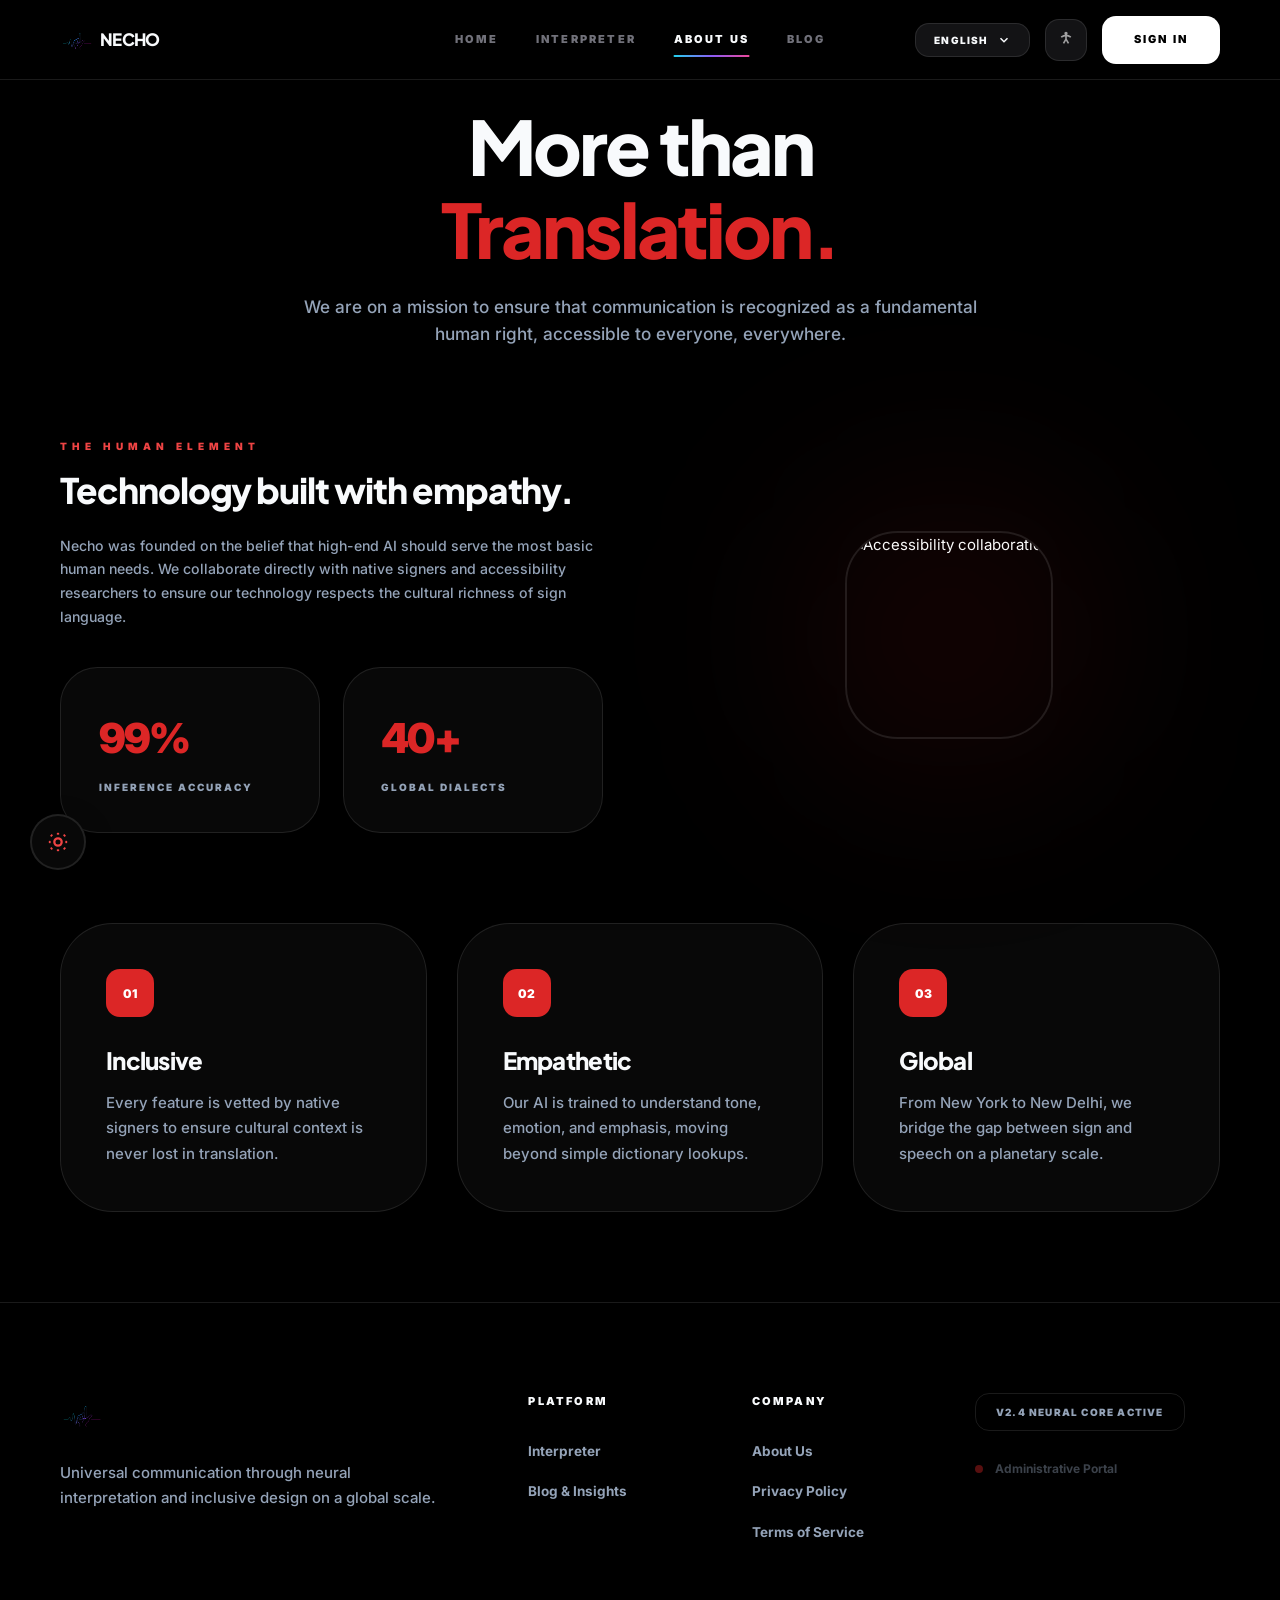
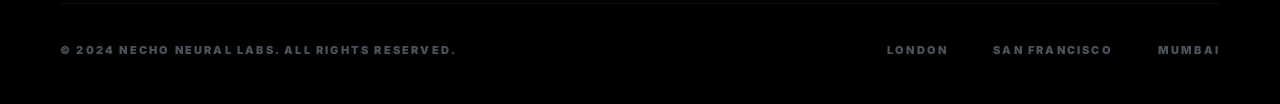
==== about.html @ 5aa34203 "Initial commit" ====
<!DOCTYPE html>
<html lang="en">
<head>
  <meta charset="UTF-8"/>
  <meta name="viewport" content="width=device-width,initial-scale=1.0"/>
  <title>About Us — Necho</title>
  <meta name="description" content="Necho is on a mission to ensure communication is a fundamental human right, accessible to everyone, everywhere."/>
  <link rel="stylesheet" href="style.css"/>
  <link rel="stylesheet" href="about.css"/>
</head>
<body data-page="about">

<!-- ===== NAV ===== -->
<nav id="nav">
  <div class="nav-inner">
    <a class="nav-logo" href="index.html"><img class="nav-logo-img" src="logo.svg" alt="Necho"/><span class="logo-name">NECHO</span></a>
    <div class="nav-links">
      <a class="nav-link"        data-page="home"        href="index.html">HOME</a>
      <a class="nav-link"        data-page="interpreter" href="interpreter.html">INTERPRETER</a>
      <a class="nav-link active" data-page="about"       href="about.html">ABOUT US</a>
      <a class="nav-link"        data-page="blog"        href="blog.html">BLOG</a>
    </div>
    <div class="nav-actions">
      <div class="lang-wrap">
        <div class="lang-btn"><span id="lang-label">ENGLISH</span><svg width="14" height="14" fill="none" stroke="currentColor" stroke-width="2.5" viewBox="0 0 24 24"><polyline points="6 9 12 15 18 9"/></svg></div>
        <select id="lang-select" class="lang-select" onchange="changeLanguage(this.value)"><option value="en">English</option><option value="hi">Hindi</option><option value="ta">Tamil</option><option value="te">Telugu</option><option value="kn">Kannada</option><option value="ml">Malayalam</option><option value="mr">Marathi</option><option value="gu">Gujarati</option></select>
      </div>
      <div class="acc-wrap">
        <button class="acc-toggle" onclick="toggleAccPanel()"><svg width="20" height="20" fill="none" stroke="currentColor" stroke-width="2" viewBox="0 0 24 24"><circle cx="12" cy="4" r="1"/><path d="M6.2 8.5a10 10 0 0 1 11.6 0M12 6v5m0 0l-3 5m3-5l3 5"/></svg></button>
        <div id="acc-panel" class="acc-panel">
          <div class="acc-panel-head"><span class="acc-panel-title">Inclusive Settings</span><button class="acc-x" onclick="toggleAccPanel()"><svg width="16" height="16" fill="none" stroke="currentColor" stroke-width="2" viewBox="0 0 24 24"><line x1="18" y1="6" x2="6" y2="18"/><line x1="6" y1="6" x2="18" y2="18"/></svg></button></div>
          <button id="acc-gray"     class="acc-opt" onclick="toggleAcc('gray')">Grayscale<div class="acc-dot"></div></button>
          <button id="acc-contrast" class="acc-opt" onclick="toggleAcc('contrast')">High Contrast<div class="acc-dot"></div></button>
          <button id="acc-motion"   class="acc-opt" onclick="toggleAcc('motion')">Reduced Motion<div class="acc-dot"></div></button>
          <button id="acc-lineh"    class="acc-opt" onclick="toggleAcc('lineh')">Relaxed Spacing<div class="acc-dot"></div></button>
          <button id="acc-wordsp"   class="acc-opt" onclick="toggleAcc('wordsp')">Word Spacing<div class="acc-dot"></div></button>
        </div>
      </div>
      <a id="nav-signin"  class="nav-auth" href="signin.html">SIGN IN</a>
      <button id="nav-signout" class="nav-auth" onclick="logout()" style="display:none">SIGN OUT</button>
      <button class="hamburger" onclick="toggleMob()"><svg width="24" height="24" fill="none" stroke="currentColor" stroke-width="2" viewBox="0 0 24 24"><line x1="3" y1="12" x2="21" y2="12"/><line x1="3" y1="6" x2="21" y2="6"/><line x1="3" y1="18" x2="21" y2="18"/></svg></button>
    </div>
  </div>
</nav>
<div id="mob-menu">
  <button class="mob-close" onclick="toggleMob()"><svg width="32" height="32" fill="none" stroke="white" stroke-width="2" viewBox="0 0 24 24"><line x1="18" y1="6" x2="6" y2="18"/><line x1="6" y1="6" x2="18" y2="18"/></svg></button>
  <a class="mob-link"        data-page="home"        href="index.html">HOME</a>
  <a class="mob-link"        data-page="interpreter" href="interpreter.html">INTERPRETER</a>
  <a class="mob-link active" data-page="about"       href="about.html">ABOUT US</a>
  <a class="mob-link"        data-page="blog"        href="blog.html">BLOG</a>
  <a id="mob-signin"  class="mob-auth" href="signin.html">SIGN IN</a>
  <button id="mob-signout" class="mob-auth" onclick="logout()" style="display:none">SIGN OUT</button>
</div>

<!-- ===== CONTENT ===== -->
<main class="about-main">

  <div class="about-hero fade-up">
    <h1>More than<br><span>Translation.</span></h1>
    <p>We are on a mission to ensure that communication is recognized as a fundamental human right, accessible to everyone, everywhere.</p>
  </div>

  <div class="about-split">
    <div class="about-split-text fade-up">
      <div class="section-label">The Human Element</div>
      <h2 class="about-h2">Technology built with empathy.</h2>
      <p class="about-p">Necho was founded on the belief that high-end AI should serve the most basic human needs. We collaborate directly with native signers and accessibility researchers to ensure our technology respects the cultural richness of sign language.</p>
      <div class="about-stats">
        <div class="about-stat"><div class="stat-num">99%</div><div class="stat-lbl">Inference Accuracy</div></div>
        <div class="about-stat"><div class="stat-num">40+</div><div class="stat-lbl">Global Dialects</div></div>
      </div>
    </div>
    <div class="about-img-wrap">
      <div class="about-img-glow"></div>
      <div class="about-img-inner">
        <img src="https://images.unsplash.com/photo-1576091160399-112ba8d25d1d?q=80&w=1470&auto=format&fit=crop" alt="Accessibility collaboration"/>
      </div>
    </div>
  </div>

  <div class="about-cards">
    <div class="about-card"><div class="card-num">01</div><h3 class="card-h">Inclusive</h3><p class="card-p">Every feature is vetted by native signers to ensure cultural context is never lost in translation.</p></div>
    <div class="about-card"><div class="card-num">02</div><h3 class="card-h">Empathetic</h3><p class="card-p">Our AI is trained to understand tone, emotion, and emphasis, moving beyond simple dictionary lookups.</p></div>
    <div class="about-card"><div class="card-num">03</div><h3 class="card-h">Global</h3><p class="card-p">From New York to New Delhi, we bridge the gap between sign and speech on a planetary scale.</p></div>
  </div>

</main>

<!-- ===== FOOTER ===== -->
<footer>
  <div class="footer-grid">
    <div><img src="logo.svg" alt="Necho" class="footer-logo-img"/><p class="footer-desc">Universal communication through neural interpretation and inclusive design on a global scale.</p></div>
    <div><div class="footer-col-h">Platform</div><div class="footer-lnks"><a class="footer-lnk" href="interpreter.html">Interpreter</a><a class="footer-lnk" href="blog.html">Blog & Insights</a></div></div>
    <div><div class="footer-col-h">Company</div><div class="footer-lnks"><a class="footer-lnk" href="about.html">About Us</a><a class="footer-lnk" href="privacy.html">Privacy Policy</a><a class="footer-lnk" href="terms.html">Terms of Service</a></div></div>
    <div style="display:flex;flex-direction:column;align-items:flex-start;gap:1rem;"><span class="footer-ver">v2.4 Neural Core Active</span><button id="footer-admin-btn" class="footer-admin" onclick="activateAdmin()"><div class="footer-admin-dot pulse"></div>Administrative Portal</button></div>
  </div>
  <div class="footer-bottom"><p>© 2024 NECHO NEURAL LABS. ALL RIGHTS RESERVED.</p><div class="footer-cities"><span>LONDON</span><span>SAN FRANCISCO</span><span>MUMBAI</span></div></div>
</footer>

<button id="theme-btn" onclick="toggleTheme()">
  <svg id="icon-sun" width="22" height="22" fill="none" stroke="currentColor" stroke-width="2.5" viewBox="0 0 24 24"><circle cx="12" cy="12" r="4"/><line x1="12" y1="2" x2="12" y2="4"/><line x1="12" y1="20" x2="12" y2="22"/><line x1="4.22" y1="4.22" x2="5.64" y2="5.64"/><line x1="18.36" y1="18.36" x2="19.78" y2="19.78"/><line x1="2" y1="12" x2="4" y2="12"/><line x1="20" y1="12" x2="22" y2="12"/><line x1="4.22" y1="19.78" x2="5.64" y2="18.36"/><line x1="18.36" y1="5.64" x2="19.78" y2="4.22"/></svg>
  <svg id="icon-moon" style="display:none" width="22" height="22" fill="none" stroke="currentColor" stroke-width="2.5" viewBox="0 0 24 24"><path d="M20.354 15.354A9 9 0 018.646 3.646 9.003 9.003 0 0012 21a9.003 9.003 0 008.354-5.646z"/></svg>
</button>
<script src="nav.js"></script>
</body>
</html>
---- style.css ----
/* ============================================================
   NECHO — Global Stylesheet
   ============================================================ */

@import url('https://fonts.googleapis.com/css2?family=Plus+Jakarta+Sans:wght@400;500;600;700;800;900&family=Inter:wght@400;500;600;700;800;900&display=swap');

/* ── Hide Google Translate toolbar (we use our own selector) ── */
.goog-te-banner-frame,
.goog-te-balloon-frame,
.goog-tooltip,
.goog-tooltip-card,
#goog-gt-tt,
.goog-te-menu-frame { display: none !important; }
.skiptranslate       { display: none !important; }
body                 { top: 0 !important; }

/* ===== CSS VARIABLES ===== */
:root {
  --bg:        #000000;
  --text:      #f8fafc;
  --surface:   #080808;
  --border:    rgba(255,255,255,0.1);
  --accent:    #e11d48;
  --muted:     #94a3b8;
  --inv-bg:    #ffffff;
  --inv-text:  #000000;
  --nav-bg:    #000000;
  --font-size: 15px;
}
html.light {
  --bg:       #ffffff;
  --text:     #0f172a;
  --surface:  #f8f9fa;
  --border:   rgba(0,0,0,0.1);
  --accent:   #be123c;
  --muted:    #64748b;
  --inv-bg:   #0f172a;
  --inv-text: #ffffff;
  --nav-bg:   #ffffff;
}
html.ts-lg  { --font-size: 18px; }
html.ts-xl  { --font-size: 20px; }
html { font-size: var(--font-size); }

/* ===== RESET ===== */
*, *::before, *::after { box-sizing: border-box; margin: 0; padding: 0; }
html { scroll-behavior: smooth; }
body {
  font-family: 'Inter', sans-serif;
  background-color: var(--bg);
  color: var(--text);
  -webkit-font-smoothing: antialiased;
  overflow-x: hidden;
  line-height: 1.6;
  transition: background-color 0.4s, color 0.4s;
}
h1,h2,h3,h4 { font-family: 'Plus Jakarta Sans', sans-serif; line-height: 1.15; }
button { cursor: pointer; background: none; border: none; font-family: inherit; }
input, textarea, select { font-family: inherit; }
img { display: block; max-width: 100%; }
a { text-decoration: none; color: inherit; }

/* ===== SCROLLBAR ===== */
::-webkit-scrollbar { width: 5px; }
::-webkit-scrollbar-thumb { background: var(--border); border-radius: 10px; }

/* ===== THEMED HELPERS ===== */
.t-bg      { background-color: var(--bg) !important; }
.t-surface { background-color: var(--surface) !important; }
.t-text    { color: var(--text) !important; }
.t-muted   { color: var(--muted) !important; }
.t-border  { border-color: var(--border) !important; }
.t-inv     { background-color: var(--inv-bg) !important; color: var(--inv-text) !important; }

/* ===== WAVES ===== */
.waves {
  position: absolute; bottom: -5px; left: 0;
  width: 100%; height: 160px;
  overflow: hidden; pointer-events: none; z-index: 1;
}
.wave {
  position: absolute; bottom: 0; left: 0;
  width: 4800px; height: 100%;
  background-repeat: repeat-x;
  background-position: 0 bottom;
  background-size: 1600px 100%;
  will-change: transform;
}
.wave-1 {
  background-image: url("data:image/svg+xml,%3Csvg xmlns='http://www.w3.org/2000/svg' viewBox='0 0 1600 200' preserveAspectRatio='none'%3E%3Cpath d='M0,100 C200,20 600,20 800,100 C1000,180 1400,180 1600,100 L1600,200 L0,200 Z' fill='%23e11d48' opacity='0.4'/%3E%3C/svg%3E");
  animation: waveScroll 30s linear infinite;
}
.wave-2 {
  background-image: url("data:image/svg+xml,%3Csvg xmlns='http://www.w3.org/2000/svg' viewBox='0 0 1600 200' preserveAspectRatio='none'%3E%3Cpath d='M0,100 C200,180 600,180 800,100 C1000,20 1400,20 1600,100 L1600,200 L0,200 Z' fill='%23e11d48' opacity='0.2'/%3E%3C/svg%3E");
  animation: waveScroll 45s linear infinite reverse;
  bottom: 4px;
}
@keyframes waveScroll {
  from { transform: translate3d(0,0,0); }
  to   { transform: translate3d(-1600px,0,0); }
}

/* ===== ANIMATIONS ===== */
.fade-up  { animation: fadeUp 0.8s cubic-bezier(0.16,1,0.3,1) both; }
.fade-in  { animation: fadeIn 0.3s ease both; }
@keyframes fadeUp  { from { opacity:0; transform:translateY(30px); } to { opacity:1; transform:translateY(0); } }
@keyframes fadeIn  { from { opacity:0; } to { opacity:1; } }
@keyframes pulse   { 0%,100%{opacity:1} 50%{opacity:0.4} }
@keyframes ping    { 0%{transform:scale(1);opacity:1} 75%,100%{transform:scale(2);opacity:0} }
.pulse { animation: pulse 1.5s infinite; }
.ping  { animation: ping  1.2s cubic-bezier(0,0,0.2,1) infinite; }

.reveal {
  opacity: 0.08; transform: scale(0.95);
  transition: opacity 1.2s cubic-bezier(0.16,1,0.3,1), transform 1.2s cubic-bezier(0.16,1,0.3,1);
}
.reveal.in-view { opacity: 1; transform: scale(1); }

/* ===== ACCESSIBILITY ===== */
html.a-gray     { filter: grayscale(100%); }
html.a-contrast { filter: contrast(150%); }
html.a-motion * { animation: none !important; transition: none !important; }
html.a-lineh  p, html.a-lineh  span, html.a-lineh  div { line-height: 2 !important; }
html.a-wordsp p, html.a-wordsp span, html.a-wordsp div { word-spacing: 0.2rem !important; }

/* ============================================================
   NAVBAR
   ============================================================ */
#nav {
  position: fixed; top:0; left:0; right:0; z-index: 100;
  height: 80px; padding: 0 4rem;
  background: var(--nav-bg);
  border-bottom: 1px solid var(--border);
  display: flex; align-items: center;
  transition: background 0.4s;
}
@media (max-width:1024px) { #nav { padding: 0 1.5rem; } }

.nav-inner {
  width:100%; display:flex;
  justify-content:space-between; align-items:center;
  position: relative;
}
.nav-logo {
  display:flex; align-items:center; gap:6px;
  cursor:pointer; z-index:10; text-decoration:none;
  transition: transform 0.3s;
}
.nav-logo:hover { transform: scale(1.03); }
.nav-logo-img {
  height: 34px;
  width: auto;
  display: block;
}
.logo-name {
  font-family:'Plus Jakarta Sans',sans-serif;
  font-weight:900; font-size:17px; letter-spacing:-0.04em; color:var(--text);
}
.nav-links {
  display:flex; align-items:center; gap:2.5rem;
  position:absolute; left:50%; transform:translateX(-50%);
}
@media (max-width:1024px) { .nav-links { display:none; } }
.nav-link {
  font-size:11px; font-weight:900; text-transform:uppercase; letter-spacing:0.2em;
  color:#71717a; transition:color 0.2s; position:relative; padding:8px 0;
  text-decoration:none;
}
.nav-link:hover { color:var(--text); }
.nav-link.active { color:var(--text); }
.nav-link.active::after {
  content:''; position:absolute; bottom:-1px; left:0; width:100%; height:2px;
  background:linear-gradient(to right,#22d3ee,#8b5cf6,#ec4899); border-radius:9999px;
}
.nav-actions { display:flex; align-items:center; gap:1rem; z-index:10; }

/* Language */
.lang-wrap { position:relative; display:none; }
@media (min-width:640px) { .lang-wrap { display:block; } }
.lang-btn {
  display:flex; align-items:center; gap:8px;
  padding:8px 18px; border:1px solid var(--border); border-radius:14px;
  background:rgba(39,39,42,0.5); color:var(--text);
  font-size:10px; font-weight:900; text-transform:uppercase; letter-spacing:0.12em;
  cursor:pointer; transition:background 0.2s; white-space:nowrap;
}
.lang-btn:hover { background:rgba(39,39,42,1); }
html.light .lang-btn { background:rgba(240,240,240,0.7); }
html.light .lang-btn:hover { background:rgba(220,220,220,1); }
.lang-select {
  position:absolute; inset:0; opacity:0; cursor:pointer; width:100%;
}

/* Accessibility button */
.acc-wrap { position:relative; }
.acc-toggle {
  padding:10px; border:1px solid var(--border); border-radius:14px;
  background:rgba(39,39,42,0.5); color:rgba(255,255,255,0.6);
  transition:all 0.2s; line-height:0;
}
.acc-toggle:hover { background:rgba(39,39,42,1); color:var(--text); }
html.light .acc-toggle { color:rgba(0,0,0,0.5); background:rgba(240,240,240,0.7); }
html.light .acc-toggle:hover { background:rgba(220,220,220,1); }

.acc-panel {
  position:absolute; right:0; top:calc(100% + 16px); width:320px;
  background:var(--surface); border:1px solid var(--border); border-radius:24px;
  box-shadow:0 25px 60px rgba(0,0,0,0.5); padding:24px; z-index:110;
  display:none; animation:fadeIn 0.2s ease;
}
.acc-panel.open { display:block; }
.acc-panel-head {
  display:flex; justify-content:space-between; align-items:center;
  padding-bottom:16px; border-bottom:1px solid var(--border); margin-bottom:16px;
}
.acc-panel-title { font-size:10px; font-weight:900; text-transform:uppercase; letter-spacing:0.12em; color:var(--text); }
.acc-x { color:var(--muted); line-height:0; }
.acc-x:hover { color:var(--text); }
.acc-opt {
  width:100%; display:flex; justify-content:space-between; align-items:center;
  padding:12px; border-radius:12px; border:1px solid var(--border); margin-bottom:8px;
  font-size:10px; font-weight:900; text-transform:uppercase; letter-spacing:0.12em;
  color:var(--muted); transition:all 0.2s;
}
.acc-opt:hover { border-color:var(--text); }
.acc-opt.on { border-color:#e11d48; color:var(--text); background:rgba(225,29,72,0.04); }
.acc-dot { width:16px; height:16px; border-radius:50%; border:1px solid var(--border); flex-shrink:0; transition:all 0.2s; }
.acc-opt.on .acc-dot { background:#e11d48; border-color:#e11d48; }

/* Sign in/out */
.nav-auth {
  display:none; align-items:center; justify-content:center;
  background:white; color:black;
  padding:0 32px; height:48px; border-radius:14px;
  font-size:11px; font-weight:900; text-transform:uppercase; letter-spacing:0.2em;
  transition:background 0.2s;
}
@media (min-width:640px) { .nav-auth { display:flex; } }
.nav-auth:hover { background:#e5e5e5; }

/* Hamburger */
.hamburger {
  display:flex; padding:10px;
  border:1px solid var(--border); border-radius:14px;
  background:rgba(39,39,42,0.5); color:var(--muted); line-height:0;
}
@media (min-width:1024px) { .hamburger { display:none; } }

/* ===== MOBILE MENU ===== */
#mob-menu {
  display:none; position:fixed; inset:0; z-index:200;
  background:#000; flex-direction:column;
  align-items:center; justify-content:center; padding:2rem;
}
#mob-menu.open { display:flex; }
.mob-close { position:absolute; top:2rem; right:2rem; color:#fff; line-height:0; }
.mob-link {
  font-size:1.35rem; font-weight:900; text-transform:uppercase; letter-spacing:0.2em;
  color:#71717a; margin:1.2rem 0; transition:color 0.2s;
}
.mob-link:hover, .mob-link.active { color:#fff; }
.mob-auth {
  width:100%; max-width:300px; margin-top:2.5rem;
  background:white; color:black; padding:1.25rem;
  border-radius:14px; font-size:12px; font-weight:900;
  text-transform:uppercase; letter-spacing:0.2em;
}

/* ===== THEME TOGGLE BUTTON ===== */
#theme-btn {
  position:fixed; bottom:2rem; left:2rem; z-index:150;
  width:56px; height:56px; border-radius:50%;
  background:var(--surface); border:2px solid var(--border);
  box-shadow:0 10px 30px rgba(0,0,0,0.3); backdrop-filter:blur(12px);
  display:flex; align-items:center; justify-content:center;
  transition:transform 0.2s; color:#ef4444; line-height:0;
}
#theme-btn:hover { transform: scale(1.1); }
#theme-btn:active { transform: scale(0.92); }

/* ============================================================
   FOOTER
   ============================================================ */
footer {
  background:var(--nav-bg); border-top:1px solid var(--border);
  padding:6rem 4rem 3rem;
}
@media (max-width:768px) { footer { padding:4rem 1.5rem 2rem; } }
.footer-grid {
  display:grid; grid-template-columns:5fr 2fr 2fr 3fr; gap:4rem;
  max-width:90rem; margin:0 auto 4rem;
}
@media (max-width:900px) { .footer-grid { grid-template-columns:1fr 1fr; } }
@media (max-width:640px) { .footer-grid { grid-template-columns:1fr; } }
.footer-brand { font-size:2.25rem; font-weight:900; letter-spacing:-0.04em; color:#dc2626; margin-bottom:1.5rem; }
.footer-logo-img { height:44px; width:auto; margin-bottom:1.5rem; display:block; }
.footer-desc  { color:var(--muted); font-size:1rem; font-weight:500; line-height:1.7; max-width:380px; }
.footer-col-h { font-size:11px; font-weight:900; text-transform:uppercase; letter-spacing:0.2em; color:var(--text); margin-bottom:2rem; }
.footer-lnks  { display:flex; flex-direction:column; gap:1.25rem; }
.footer-lnk   { font-size:0.9rem; font-weight:700; color:var(--muted); transition:color 0.2s; text-decoration:none; }
.footer-lnk:hover { color:#ef4444; }
.footer-ver   {
  display:inline-flex; padding:10px 20px;
  border:1px solid var(--border); border-radius:14px;
  font-size:10px; font-weight:900; text-transform:uppercase; letter-spacing:0.12em; color:var(--muted);
  margin-bottom:1rem;
}
.footer-admin {
  font-size:12px; font-weight:700; color:var(--muted); opacity:0.4;
  transition:opacity 0.2s; display:flex; align-items:center; gap:12px;
}
.footer-admin:hover { opacity:1; }
.footer-admin-dot { width:8px; height:8px; background:#dc2626; border-radius:50%; }
.footer-bottom {
  display:flex; flex-direction:column; gap:2rem; align-items:center;
  padding-top:2.5rem; border-top:1px solid var(--border);
  font-size:11px; font-weight:900; text-transform:uppercase;
  letter-spacing:0.2em; color:var(--muted); opacity:0.5;
  max-width:90rem; margin:0 auto;
}
@media (min-width:768px) { .footer-bottom { flex-direction:row; justify-content:space-between; } }
.footer-cities { display:flex; gap:3rem; }

/* ============================================================
   FORM ELEMENTS (shared across pages)
   ============================================================ */
.form-label {
  display:block; font-size:10px; font-weight:900;
  text-transform:uppercase; letter-spacing:0.12em; color:var(--muted); margin-bottom:8px;
}
.form-line {
  width:100%; background:transparent;
  border:none; border-bottom:2px solid var(--border);
  padding:12px 4px; color:var(--text);
  font-size:1.125rem; font-weight:700;
  outline:none; transition:border-color 0.2s;
}
.form-line:focus { border-color:#e11d48; }
.form-box {
  width:100%; background:var(--surface);
  border:1px solid var(--border); border-radius:12px;
  padding:12px 16px; color:var(--text);
  font-size:1rem; font-weight:700; outline:none;
  transition:border-color 0.2s;
}
.form-box:focus { border-color:#e11d48; }
.btn-red {
  display:inline-flex; align-items:center; justify-content:center;
  background:#dc2626; color:#fff; border-radius:16px;
  font-weight:900; text-transform:uppercase; letter-spacing:0.08em;
  transition:all 0.2s; box-shadow:0 10px 30px rgba(0,0,0,0.3);
}
.btn-red:hover { background:#b91c1c; transform:scale(1.03); }
.btn-red:active { transform:scale(0.97); }
.btn-inv {
  display:inline-flex; align-items:center; justify-content:center;
  background:var(--inv-bg); color:var(--inv-text); border-radius:16px;
  font-weight:900; text-transform:uppercase; letter-spacing:0.05em;
  transition:all 0.2s; box-shadow:0 10px 30px rgba(0,0,0,0.3);
}
.btn-inv:hover { opacity:0.9; }
.btn-inv:active { transform:scale(0.97); }
---- about.css ----
/* ============================================================
   NECHO — About Page Styles (about.css)
   ============================================================ */

.section-label {
  font-size: 10px; font-weight: 900; text-transform: uppercase;
  letter-spacing: 0.5em; color: #ef4444; margin-bottom: 1rem;
}

.about-main {
  padding: 7rem 4rem 6rem;
  min-height: 100vh;
  background: var(--bg);
}
@media (max-width: 768px) { .about-main { padding: 6rem 1.5rem 4rem; } }

/* ── Hero ── */
.about-hero {
  text-align: center; margin-bottom: 6rem;
}
.about-hero h1 {
  font-size: clamp(2.75rem, 6.5vw, 5rem);
  font-weight: 800; letter-spacing: -0.04em;
  color: var(--text); line-height: 1.1; margin-bottom: 1.5rem;
}
.about-hero h1 span { color: #dc2626; }
.about-hero p {
  font-size: clamp(1rem, 1.35vw, 1.35rem);
  color: var(--muted); max-width: 48rem; margin: 0 auto;
  font-weight: 500; line-height: 1.6;
}

/* ── Split Section ── */
.about-split {
  display: grid; grid-template-columns: 1fr;
  gap: 5rem; align-items: center;
  max-width: 90rem; margin: 0 auto 6rem;
}
@media (min-width: 1024px) { .about-split { grid-template-columns: 1fr 1fr; } }

.about-h2 {
  font-size: clamp(1.75rem, 2.75vw, 2.75rem);
  font-weight: 800; letter-spacing: -0.03em;
  color: var(--text); line-height: 1.2; margin-bottom: 1.5rem;
}
.about-p {
  font-size: clamp(0.9rem, 1.1vw, 1.125rem);
  color: var(--muted); font-weight: 500; line-height: 1.7;
}
.about-stats {
  display: grid; grid-template-columns: 1fr 1fr;
  gap: 1.5rem; margin-top: 2.5rem;
}
.about-stat {
  padding: 2.5rem; background: var(--surface);
  border-radius: 2.5rem; border: 1px solid var(--border);
}
@media (max-width: 480px) { .about-stat { padding: 1.5rem; border-radius: 1.5rem; } }
.stat-num {
  font-size: 2.75rem; font-weight: 900;
  color: #dc2626; letter-spacing: -0.04em; margin-bottom: 0.5rem;
}
@media (max-width: 480px) { .stat-num { font-size: 2rem; } }
.stat-lbl {
  font-size: 10px; font-weight: 900;
  text-transform: uppercase; letter-spacing: 0.2em; color: var(--muted);
}

/* ── Image ── */
.about-img-wrap {
  position: relative;
  max-width: 560px; margin: 0 auto;
}
.about-img-glow {
  position: absolute; inset: -40px;
  background: rgba(220,38,38,0.1);
  filter: blur(100px); border-radius: 50%;
}
.about-img-inner {
  position: relative; border-radius: 3.5rem;
  border: 2px solid var(--border); overflow: hidden;
  aspect-ratio: 1;
}
@media (max-width: 768px) { .about-img-inner { border-radius: 2rem; } }
.about-img-inner img {
  width: 100%; height: 100%; object-fit: cover;
  filter: grayscale(1); transition: filter 0.7s;
}
.about-img-inner img:hover { filter: grayscale(0); }

/* ── Cards ── */
.about-cards {
  display: grid; grid-template-columns: 1fr;
  gap: 2rem;
  max-width: 90rem; margin: 0 auto;
}
@media (min-width: 768px) { .about-cards { grid-template-columns: repeat(3, 1fr); } }

.about-card {
  padding: 3rem; background: var(--surface);
  border-radius: 3.5rem; border: 1px solid var(--border);
  transition: transform 0.3s;
  box-shadow: 0 4px 24px rgba(0,0,0,0.2);
}
@media (max-width: 768px) { .about-card { padding: 2rem; border-radius: 2rem; } }
.about-card:hover { transform: translateY(-4px); }

.card-num {
  width: 48px; height: 48px;
  background: #dc2626; color: white; border-radius: 14px;
  display: flex; align-items: center; justify-content: center;
  font-weight: 900; font-size: 12px; margin-bottom: 2rem;
}
.card-h {
  font-size: 1.6rem; font-weight: 800;
  color: var(--text); letter-spacing: -0.03em; margin-bottom: 1rem;
}
.card-p { color: var(--muted); font-weight: 500; line-height: 1.7; }
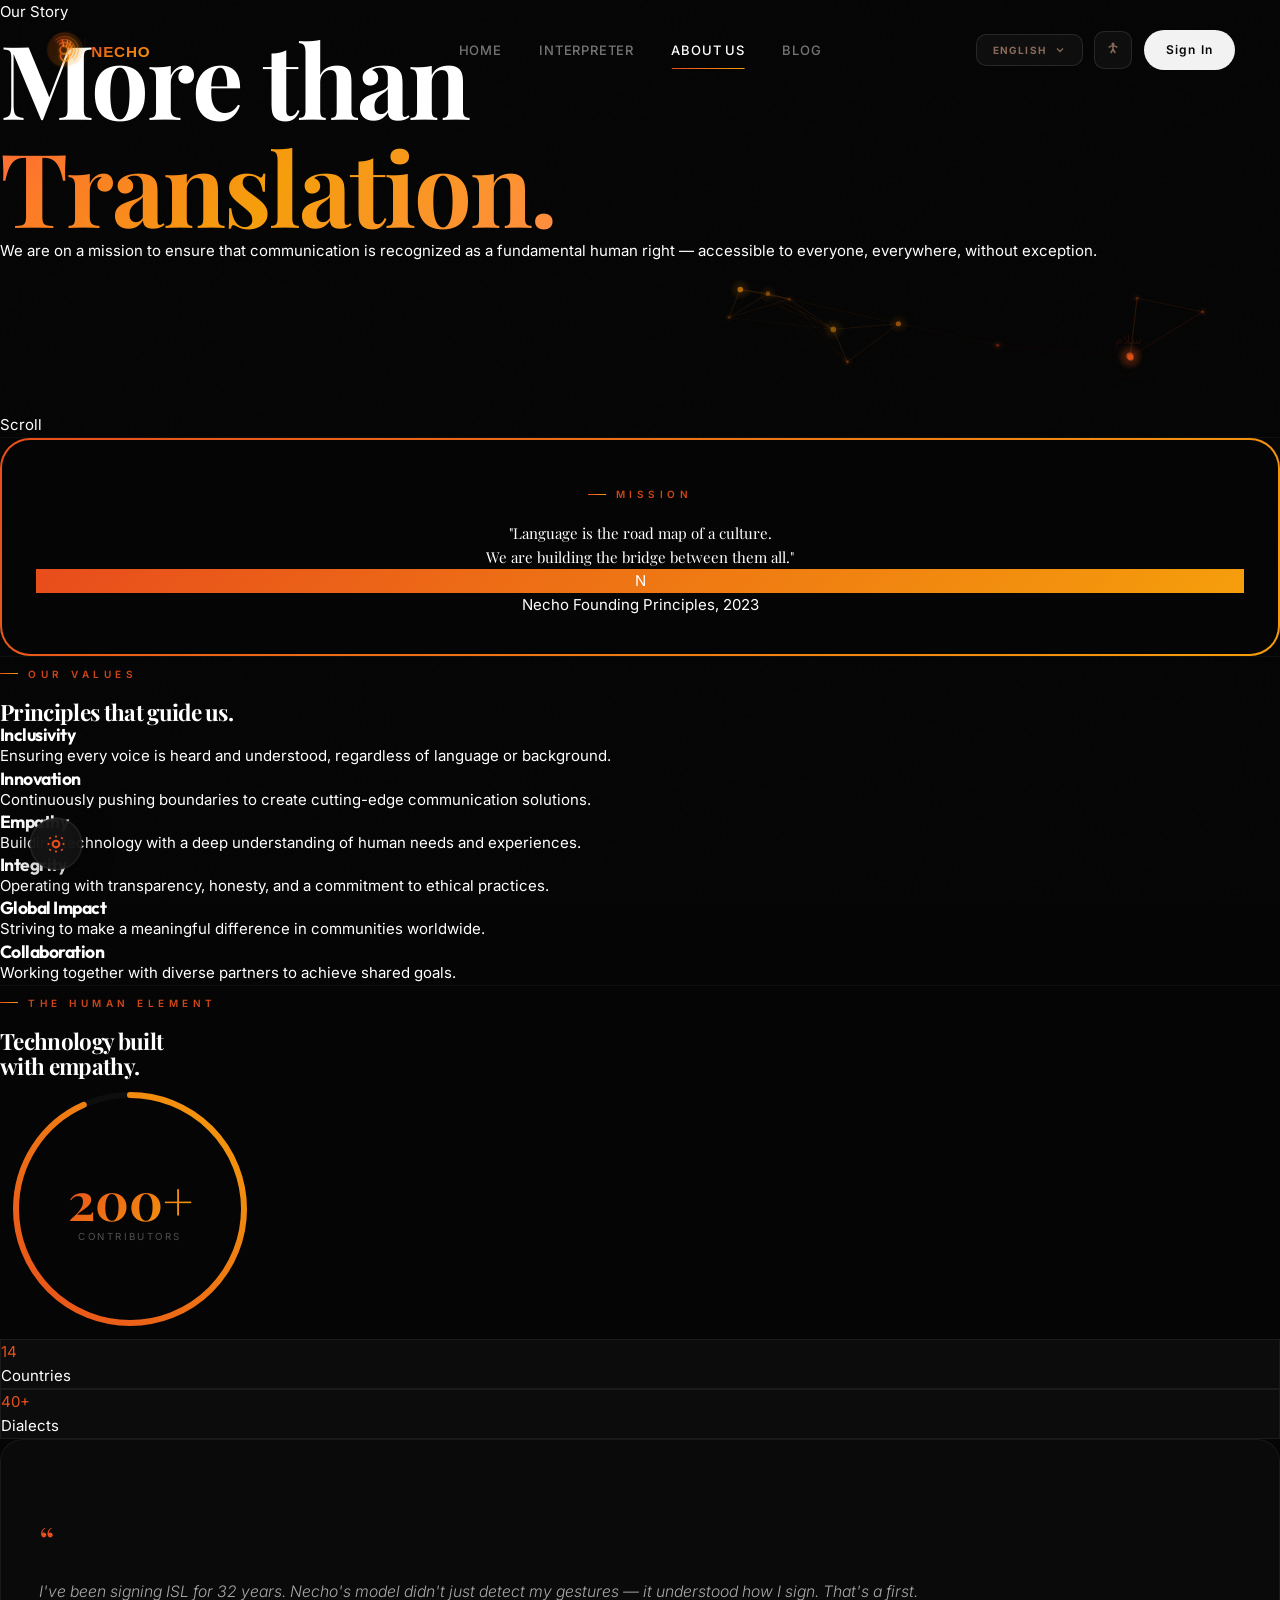
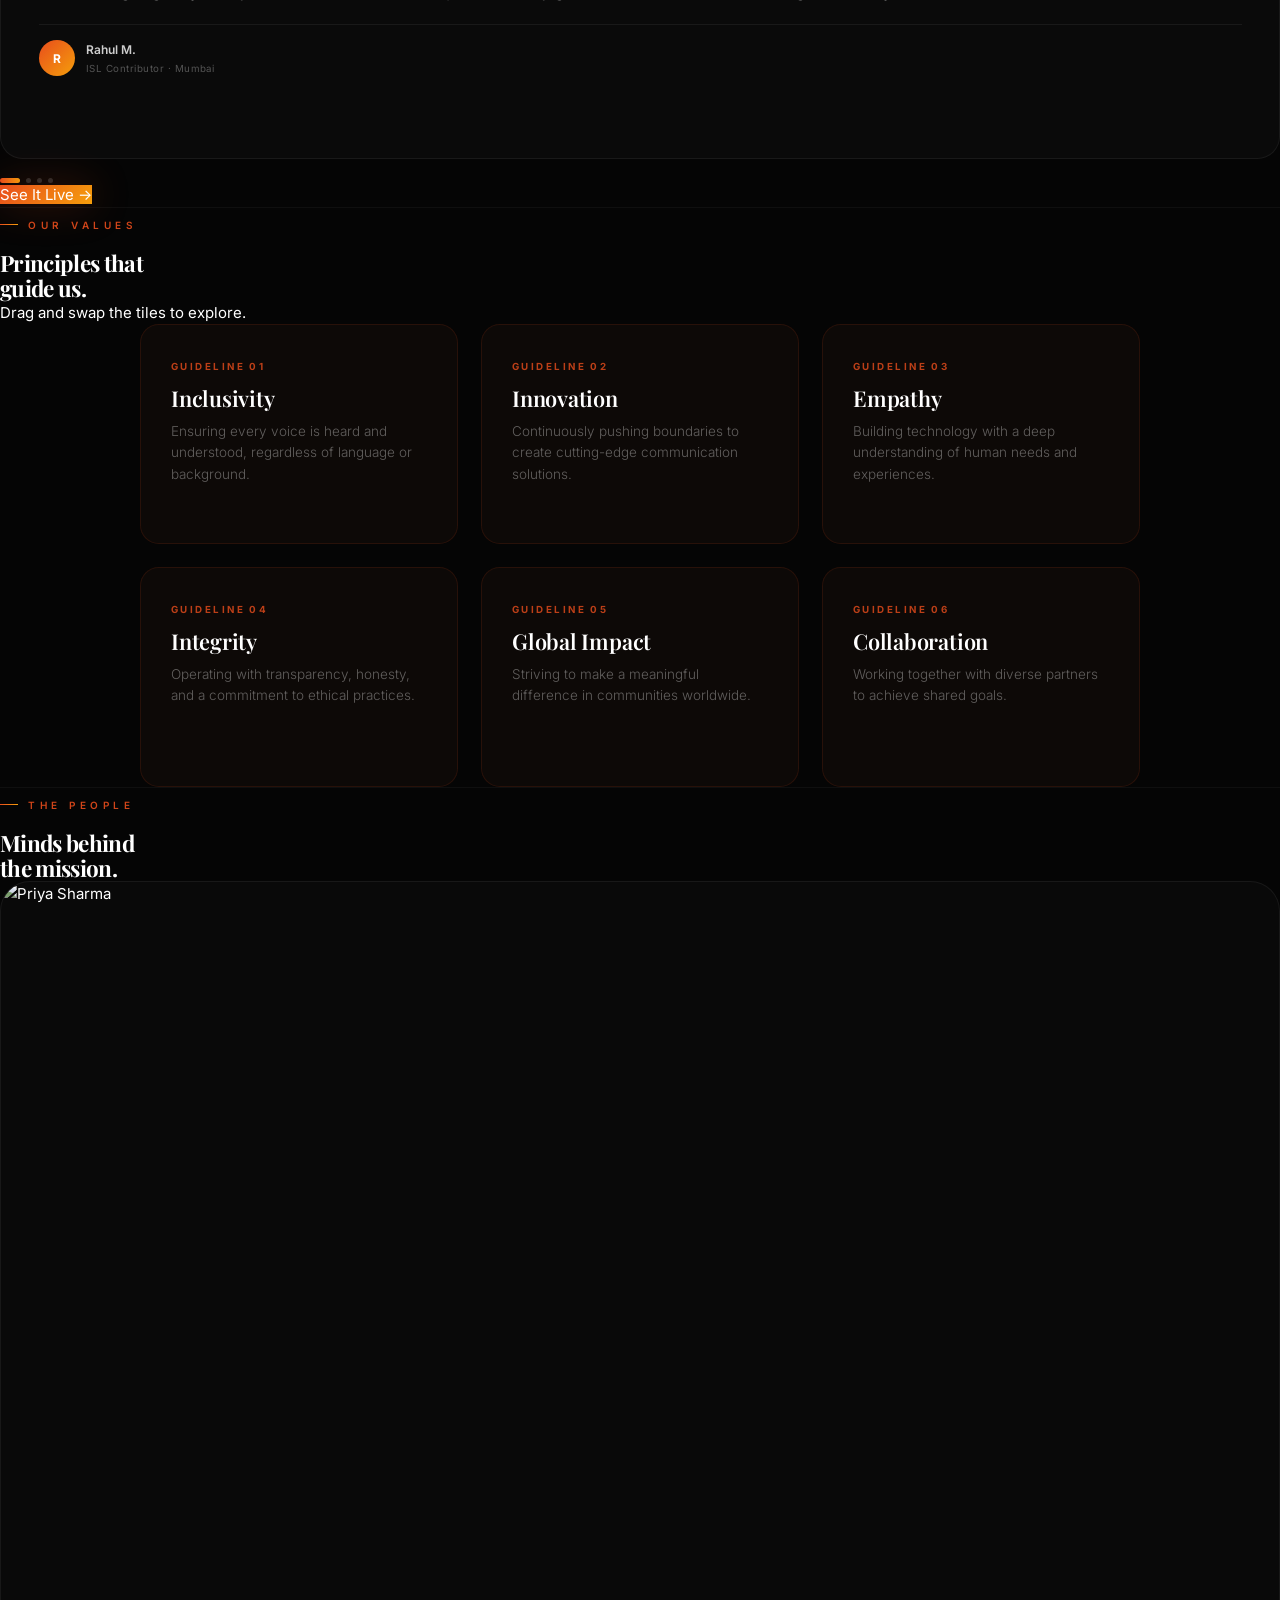
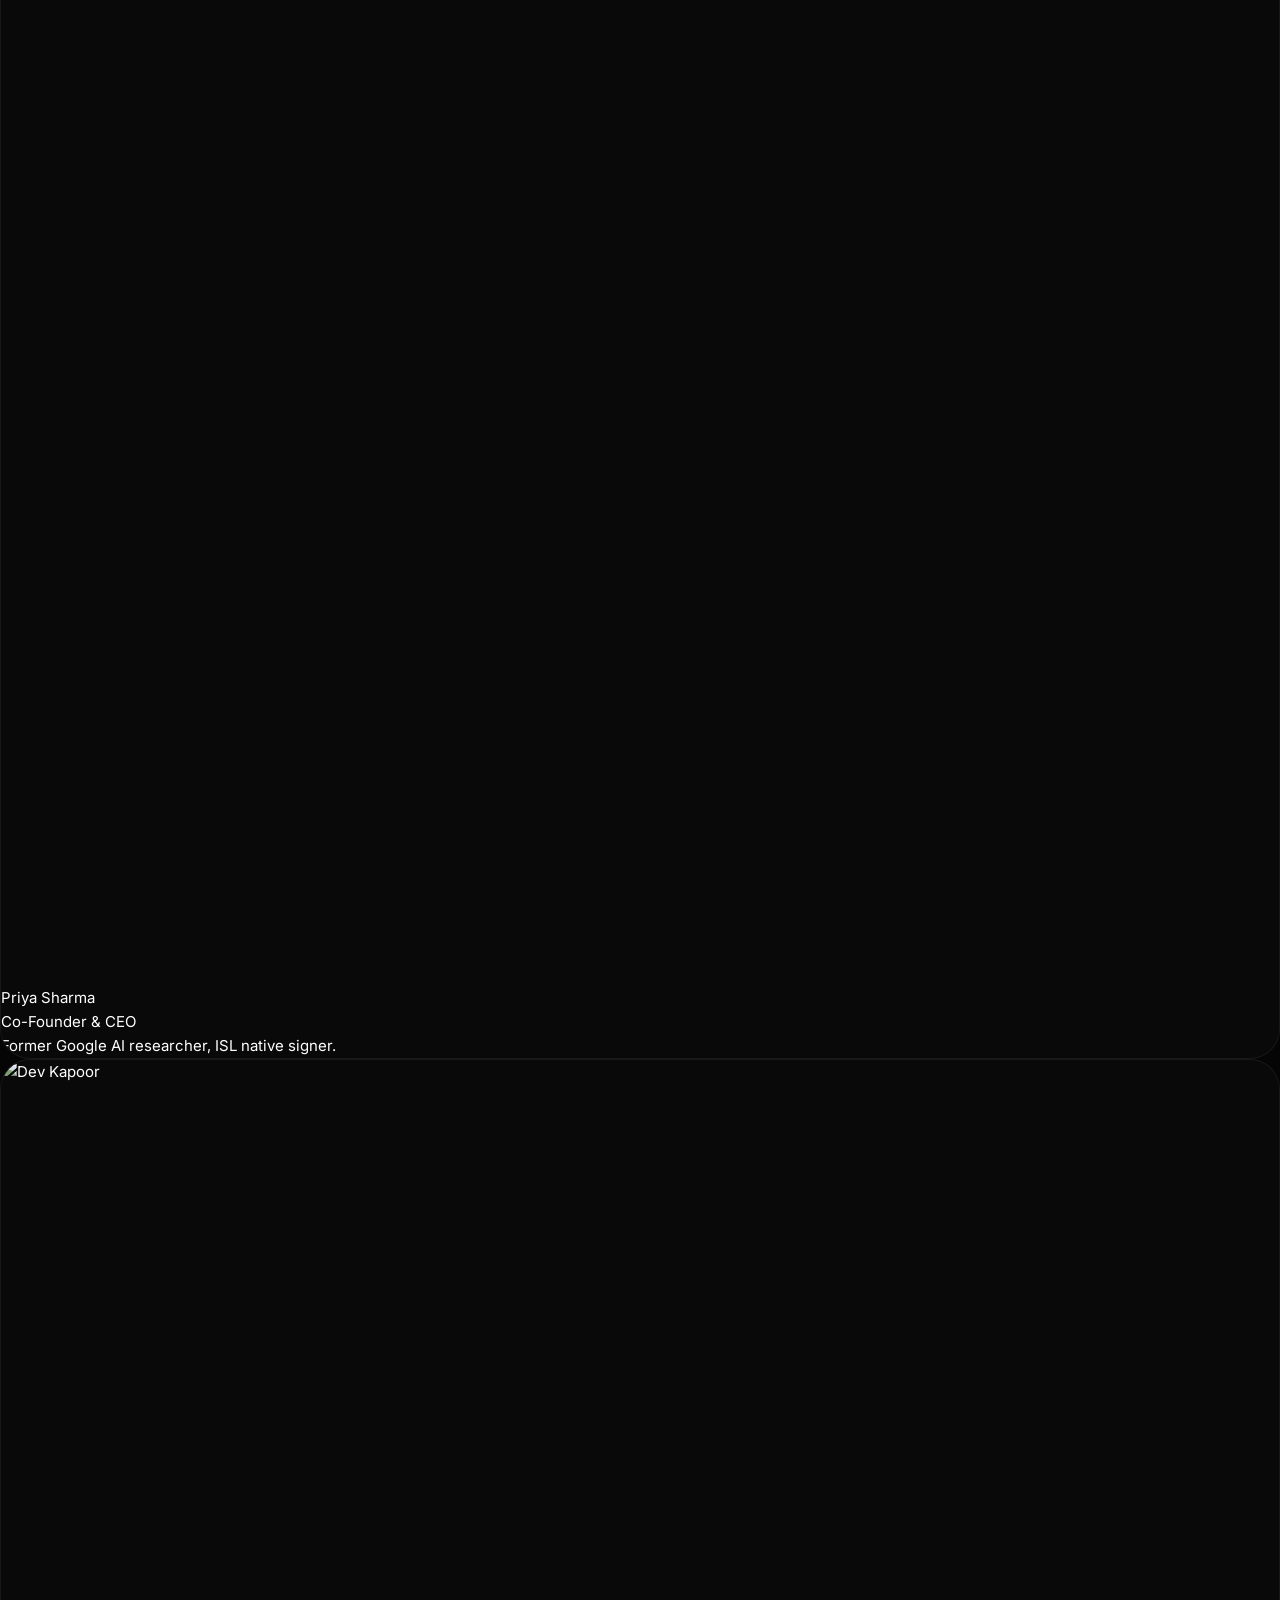
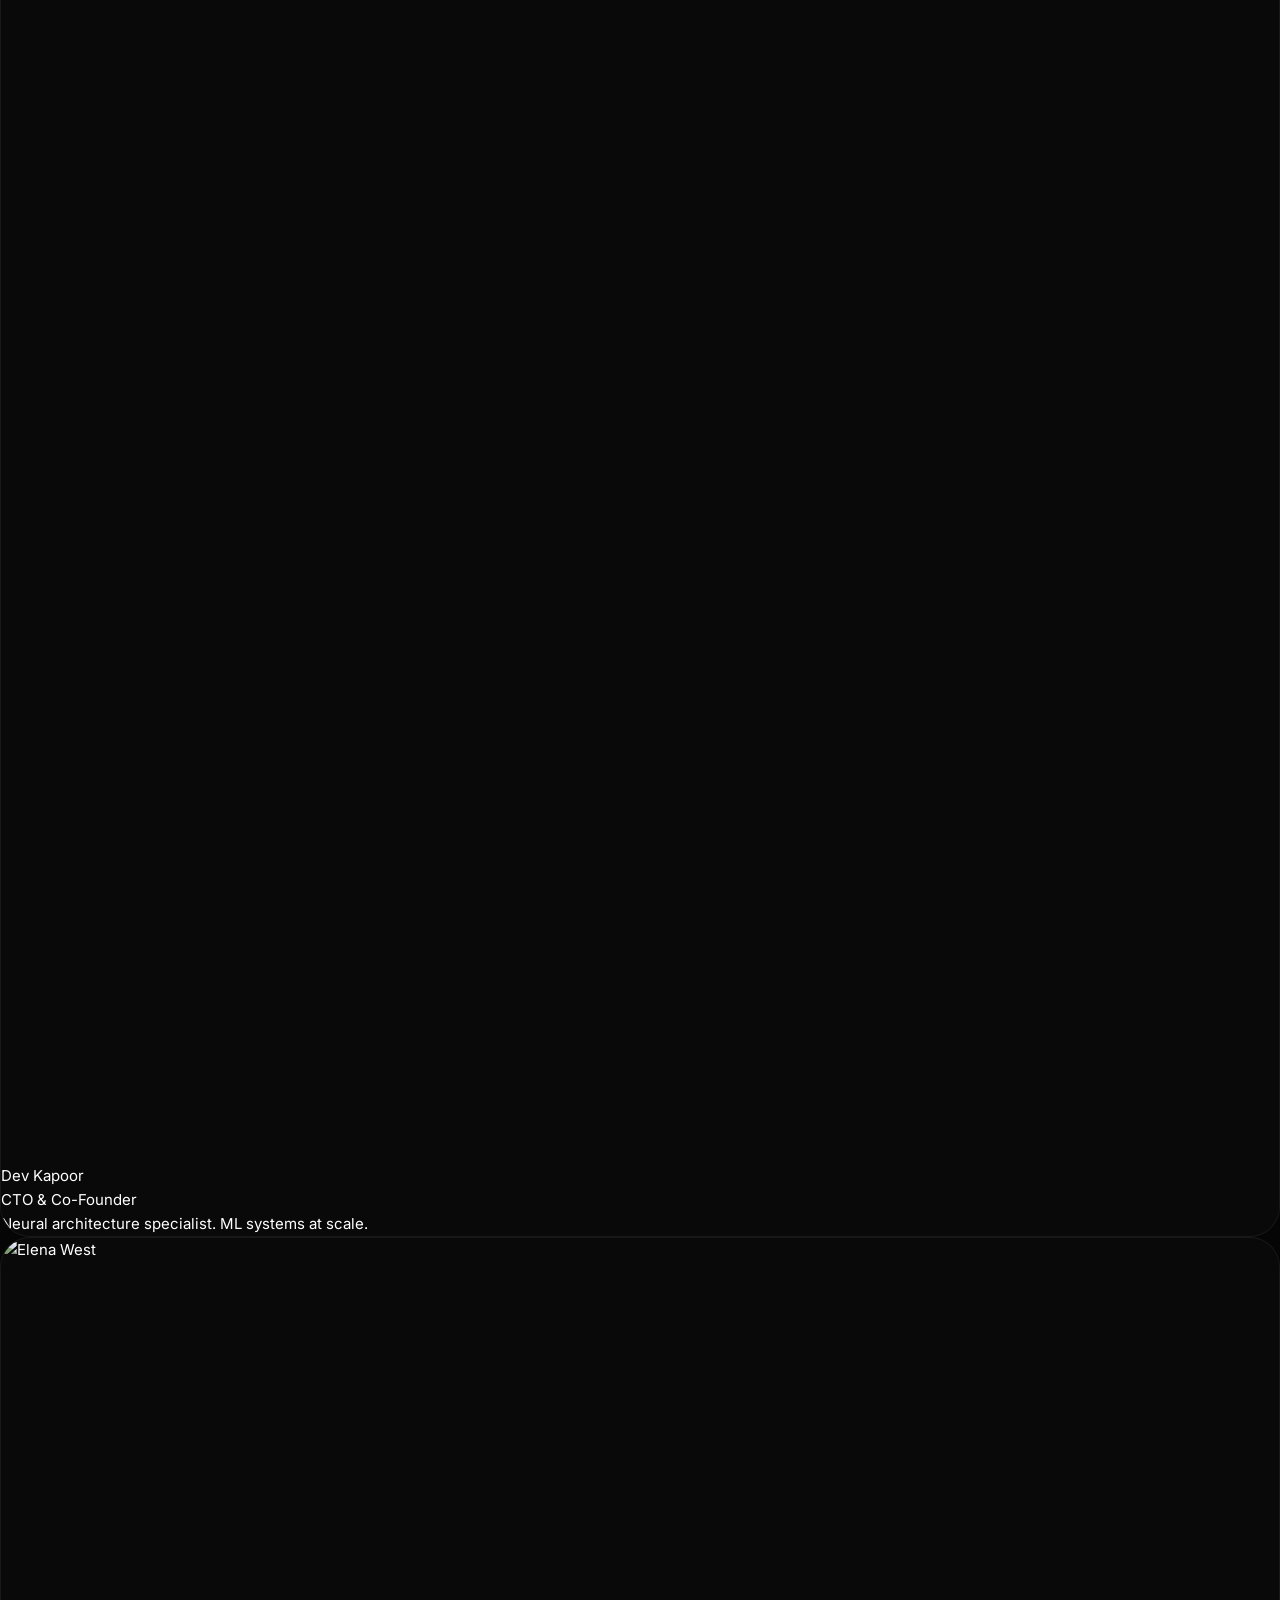
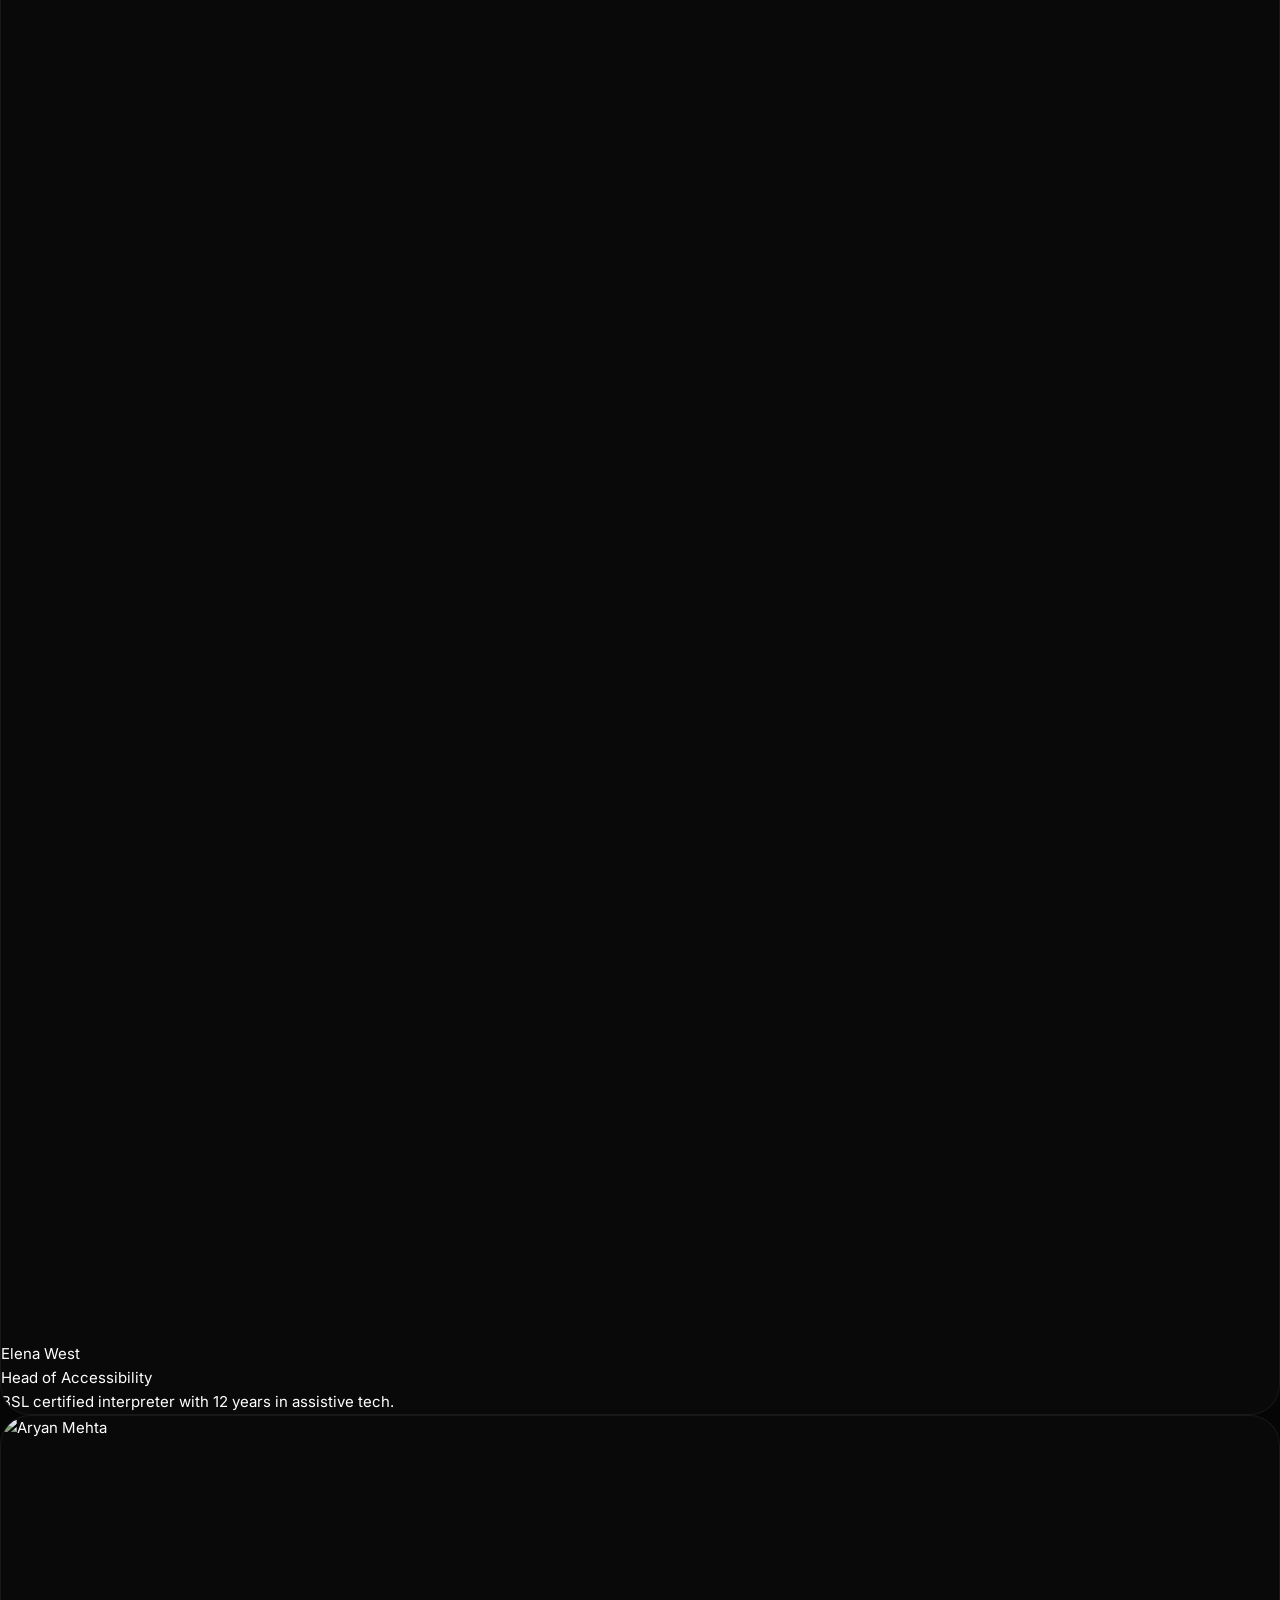
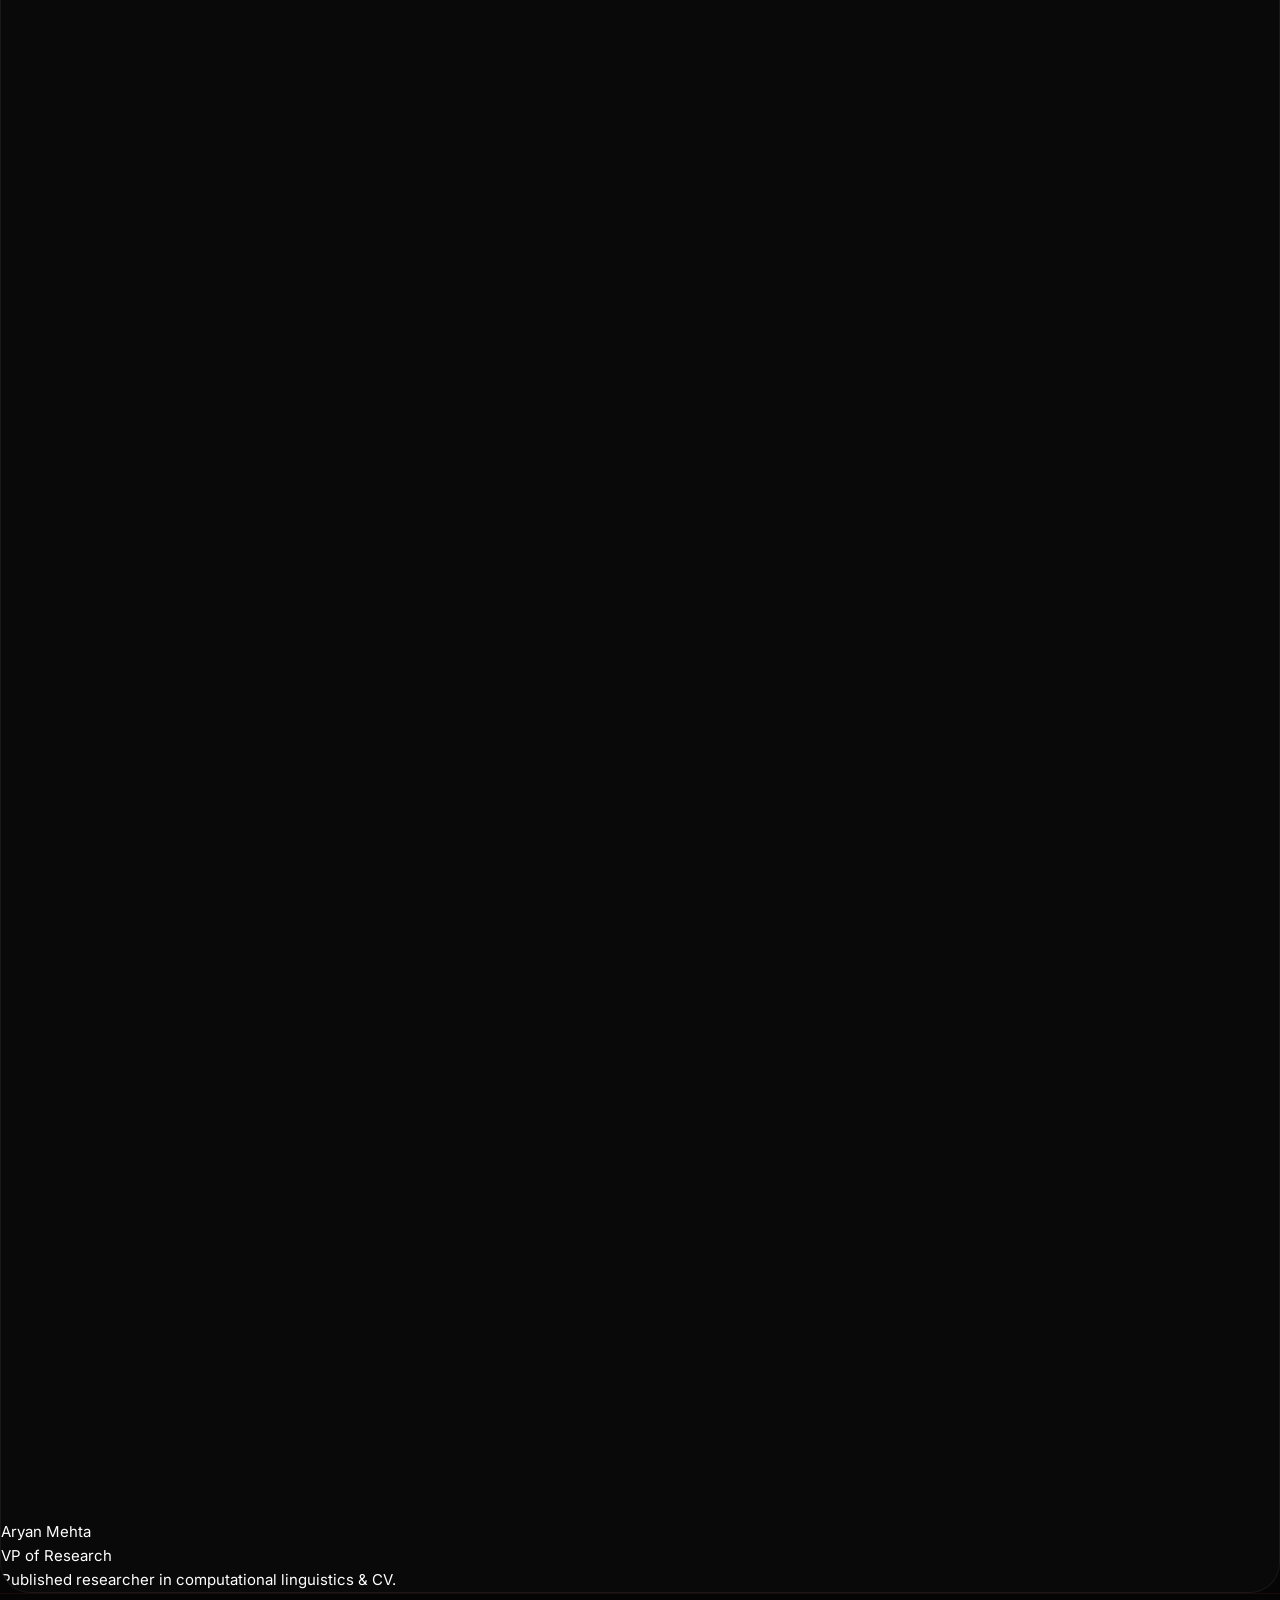
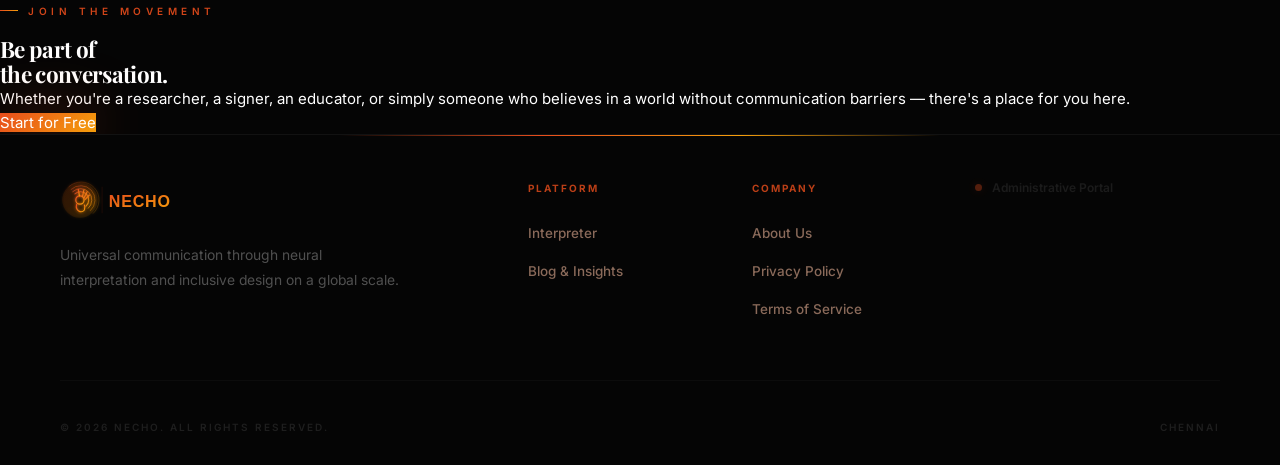
==== commit 349bc72a: "Initial commit — Necho with Firebase setup" ====
--- a/about.html
+++ b/about.html
@@ -1,106 +1,1966 @@
 <!DOCTYPE html>
-<html lang="en">
+<html lang="en" class="scroll-smooth">
+
 <head>
-  <meta charset="UTF-8"/>
-  <meta name="viewport" content="width=device-width,initial-scale=1.0"/>
+  <meta charset="UTF-8" />
+  <meta name="viewport" content="width=device-width,initial-scale=1.0" />
   <title>About Us — Necho</title>
-  <meta name="description" content="Necho is on a mission to ensure communication is a fundamental human right, accessible to everyone, everywhere."/>
-  <link rel="stylesheet" href="style.css"/>
-  <link rel="stylesheet" href="about.css"/>
+  <meta name="description"
+    content="Necho is on a mission to ensure communication is a fundamental human right, accessible to everyone, everywhere." />
+
+  <!-- Tailwind -->
+  <script src="https://cdn.tailwindcss.com"></script>
+  <!-- Iconify -->
+  <script src="https://code.iconify.design/iconify-icon/1.0.7/iconify-icon.min.js"></script>
+  <!-- Fonts -->
+  <link rel="preconnect" href="https://fonts.googleapis.com">
+  <link rel="preconnect" href="https://fonts.gstatic.com" crossorigin>
+  <link
+    href="https://fonts.googleapis.com/css2?family=Inter:wght@300;400;500;600&family=Playfair+Display:ital,wght@0,400;0,500;0,600;0,700;1,400&display=swap"
+    rel="stylesheet">
+
+  <link rel="stylesheet" href="style.css" />
+
+  <style>
+    :root {
+      --bg: #050505;
+      --surface: #0f0a08;
+      --border: rgba(255, 255, 255, 0.07);
+      --accent: #e84d1c;
+      --accent2: #f59e0b;
+      --text: #fff5f0;
+      --muted: #8a6a5a;
+      --nav-bg: transparent;
+    }
+
+    body {
+      font-family: 'Inter', sans-serif;
+      background: #050505;
+      color: white;
+      overflow-x: hidden;
+    }
+
+    .font-serif {
+      font-family: 'Playfair Display', serif;
+    }
+
+    /* noise */
+    .noise-overlay {
+      position: fixed;
+      inset: 0;
+      z-index: 5;
+      pointer-events: none;
+      opacity: 0.045;
+      mix-blend-mode: overlay;
+      background-image: url("https://grainy-gradients.vercel.app/noise.svg");
+    }
+
+    /* reveal */
+    .reveal {
+      opacity: 0;
+      transform: translate3d(0, 18px, 0);
+      will-change: opacity, transform;
+      transition: opacity 0.42s cubic-bezier(0.22, 1, 0.36, 1), transform 0.8s cubic-bezier(0.22, 1, 0.36, 1);
+    }
+
+    .reveal.active {
+      opacity: 1;
+      transform: translate3d(0, 0, 0);
+    }
+
+    /* ── Nav ── */
+    #nav {
+      background: transparent !important;
+      border-bottom: none !important;
+      backdrop-filter: none;
+      transition: background 0.5s, padding 0.4s;
+      padding: 2rem 3rem;
+      height: auto;
+    }
+
+    #nav.scrolled {
+      background: rgba(5, 5, 5, 0.9) !important;
+      backdrop-filter: blur(20px) !important;
+      border-bottom: 1px solid rgba(255, 255, 255, 0.05) !important;
+      padding: 1rem 3rem;
+    }
+
+    .nav-link {
+      color: rgba(255, 255, 255, 0.45);
+      letter-spacing: 0.06em;
+      font-size: 13px;
+      font-weight: 500;
+    }
+
+    .nav-link:hover {
+      color: white;
+    }
+
+    .nav-link.active {
+      color: white;
+    }
+
+    .nav-link.active::after {
+      background: linear-gradient(to right, #e84d1c, #f59e0b);
+    }
+
+    .logo-name {
+      font-family: 'Playfair Display', serif;
+      font-size: 20px;
+      font-weight: 700;
+      background: linear-gradient(135deg, #ff7043, #f59e0b);
+      -webkit-background-clip: text;
+      -webkit-text-fill-color: transparent;
+      background-clip: text;
+    }
+
+    .nav-auth {
+      background: rgba(255, 255, 255, 0.95) !important;
+      color: #050505 !important;
+      border-radius: 9999px !important;
+      font-size: 12px;
+      font-weight: 600;
+      letter-spacing: 0.1em;
+      padding: 0 22px;
+      height: 40px;
+    }
+
+    .nav-auth:hover {
+      background: white !important;
+      transform: scale(1.04) !important;
+    }
+
+    .hamburger {
+      background: rgba(255, 255, 255, 0.05);
+      border-color: rgba(255, 255, 255, 0.1);
+    }
+
+    .lang-btn {
+      background: rgba(255, 255, 255, 0.04);
+      border-color: rgba(255, 255, 255, 0.1);
+    }
+
+    .acc-toggle {
+      background: rgba(255, 255, 255, 0.04);
+      border-color: rgba(255, 255, 255, 0.1);
+    }
+
+    #mob-menu {
+      background: rgba(5, 5, 5, 0.97);
+      backdrop-filter: blur(32px);
+    }
+
+    .mob-link {
+      color: rgba(255, 255, 255, 0.45);
+      font-family: 'Inter', sans-serif;
+      font-size: 1.25rem;
+    }
+
+    .mob-link:hover,
+    .mob-link.active {
+      color: white;
+    }
+
+    .mob-auth {
+      background: rgba(255, 255, 255, 0.95);
+      color: #050505;
+    }
+
+    #theme-btn {
+      background: rgba(17, 17, 17, 0.9);
+      border-color: rgba(255, 255, 255, 0.08);
+      color: #e84d1c;
+    }
+
+    .acc-panel {
+      background: #111;
+      border-color: rgba(255, 255, 255, 0.08);
+    }
+
+    .acc-opt {
+      border-color: rgba(255, 255, 255, 0.07);
+      color: rgba(255, 255, 255, 0.4);
+    }
+
+    .acc-opt:hover {
+      border-color: rgba(232, 77, 28, 0.5);
+      color: white;
+    }
+
+    .acc-opt.on {
+      border-color: #e84d1c;
+      color: white;
+      background: rgba(232, 77, 28, 0.1);
+    }
+
+    .acc-dot {
+      border-color: rgba(255, 255, 255, 0.15);
+    }
+
+    .acc-opt.on .acc-dot {
+      background: #e84d1c;
+      border-color: #e84d1c;
+    }
+
+    /* ── Section label ── */
+    .section-label {
+      display: inline-flex;
+      align-items: center;
+      gap: 10px;
+      font-size: 10px;
+      font-weight: 600;
+      text-transform: uppercase;
+      letter-spacing: 0.45em;
+      color: rgba(232, 77, 28, 0.9);
+      margin-bottom: 1.25rem;
+    }
+
+    .section-label::before {
+      content: '';
+      display: inline-block;
+      width: 18px;
+      height: 1px;
+      background: linear-gradient(to right, #e84d1c, #f59e0b);
+    }
+
+    /* ── Footer ── */
+    footer {
+      background: #050505 !important;
+      border-color: rgba(255, 255, 255, 0.05) !important;
+      padding: 3rem 4rem 2rem;
+    }
+
+    .footer-col-h {
+      color: rgba(232, 77, 28, 0.8) !important;
+    }
+
+    .footer-lnk:hover {
+      color: white !important;
+    }
+
+    .footer-desc {
+      color: rgba(255, 255, 255, 0.3) !important;
+    }
+
+    .footer-ver {
+      color: rgba(232, 77, 28, 0.7) !important;
+      border-color: rgba(232, 77, 28, 0.2) !important;
+      background: rgba(232, 77, 28, 0.05) !important;
+    }
+
+    .footer-admin {
+      color: rgba(255, 255, 255, 0.25) !important;
+    }
+
+    .footer-admin-dot {
+      background: #e84d1c !important;
+    }
+
+    .footer-bottom {
+      color: rgba(255, 255, 255, 0.2) !important;
+      border-color: rgba(255, 255, 255, 0.05) !important;
+    }
+
+    /* ── About-specific ── */
+    .about-hero-line {
+      display: block;
+      overflow: hidden;
+    }
+
+    .value-card {
+      position: relative;
+      overflow: hidden;
+      background: rgba(255, 255, 255, 0.025);
+      border: 1px solid rgba(255, 255, 255, 0.06);
+      border-radius: 2rem;
+      padding: 2.5rem;
+      transition: border-color 0.5s ease, transform 0.5s ease;
+    }
+
+    .value-card:hover {
+      border-color: rgba(232, 77, 28, 0.35);
+      transform: translateY(-5px);
+    }
+
+    .value-card::before {
+      content: '';
+      position: absolute;
+      top: 0;
+      left: 0;
+      right: 0;
+      height: 1px;
+      background: linear-gradient(90deg, transparent, rgba(232, 77, 28, 0.5), transparent);
+      opacity: 0;
+      transition: opacity 0.5s;
+    }
+
+    .value-card:hover::before {
+      opacity: 1;
+    }
+
+    .team-card {
+      position: relative;
+      overflow: hidden;
+      background: rgba(255, 255, 255, 0.02);
+      border: 1px solid rgba(255, 255, 255, 0.06);
+      border-radius: 2rem;
+      transition: border-color 0.4s, transform 0.4s;
+    }
+
+    .team-card:hover {
+      border-color: rgba(232, 77, 28, 0.3);
+      transform: translateY(-4px);
+    }
+
+    .team-avatar {
+      width: 100%;
+      aspect-ratio: 1;
+      object-fit: cover;
+      object-position: top;
+      filter: grayscale(0.6) contrast(1.05);
+      transition: filter 0.6s;
+    }
+
+    .team-card:hover .team-avatar {
+      filter: grayscale(0) contrast(1);
+    }
+
+    .timeline-line {
+      position: absolute;
+      left: 50%;
+      top: 0;
+      bottom: 0;
+      width: 1px;
+      background: linear-gradient(to bottom, transparent, rgba(232, 77, 28, 0.4), transparent);
+      transform: translateX(-50%);
+    }
+
+    .timeline-dot {
+      width: 10px;
+      height: 10px;
+      border-radius: 50%;
+      background: #e84d1c;
+      box-shadow: 0 0 20px rgba(232, 77, 28, 0.6);
+      flex-shrink: 0;
+    }
+
+    .stat-orb {
+      font-family: 'Playfair Display', serif;
+      font-size: clamp(3rem, 7vw, 5.5rem);
+      font-weight: 700;
+      line-height: 1;
+      background: linear-gradient(135deg, #ff6b35, #f59e0b);
+      -webkit-background-clip: text;
+      -webkit-text-fill-color: transparent;
+      background-clip: text;
+    }
+
+    .mission-glow {
+      position: absolute;
+      inset: 0;
+      background: radial-gradient(ellipse 70% 60% at 50% 50%, rgba(232, 77, 28, 0.08) 0%, transparent 70%);
+      pointer-events: none;
+    }
+
+    @keyframes float-orb {
+
+      0%,
+      100% {
+        transform: translateY(0);
+      }
+
+      50% {
+        transform: translateY(-18px);
+      }
+    }
+
+    .float-orb {
+      animation: float-orb 8s ease-in-out infinite;
+    }
+  </style>
 </head>
+
 <body data-page="about">
-
-<!-- ===== NAV ===== -->
-<nav id="nav">
-  <div class="nav-inner">
-    <a class="nav-logo" href="index.html"><img class="nav-logo-img" src="logo.svg" alt="Necho"/><span class="logo-name">NECHO</span></a>
-    <div class="nav-links">
-      <a class="nav-link"        data-page="home"        href="index.html">HOME</a>
-      <a class="nav-link"        data-page="interpreter" href="interpreter.html">INTERPRETER</a>
-      <a class="nav-link active" data-page="about"       href="about.html">ABOUT US</a>
-      <a class="nav-link"        data-page="blog"        href="blog.html">BLOG</a>
+  <div class="noise-overlay"></div>
+
+  <!-- ===== NAV ===== -->
+  <nav id="nav">
+    <div class="nav-inner">
+      <a class="nav-logo" href="index.html">
+        <img class="nav-logo-img" src="logo.svg" alt="Necho" style="height:38px;" />
+      </a>
+      <div class="nav-links">
+        <a class="nav-link" data-page="home" href="index.html">Home</a>
+        <a class="nav-link" data-page="interpreter" href="interpreter.html">Interpreter</a>
+        <a class="nav-link active" data-page="about" href="about.html">About Us</a>
+        <a class="nav-link" data-page="blog" href="blog.html">Blog</a>
+      </div>
+      <div class="nav-actions">
+        <div class="lang-wrap">
+          <div class="lang-btn"><span id="lang-label">ENGLISH</span>
+            <svg width="12" height="12" fill="none" stroke="currentColor" stroke-width="2.5" viewBox="0 0 24 24">
+              <polyline points="6 9 12 15 18 9" />
+            </svg>
+          </div>
+          <select id="lang-select" class="lang-select" onchange="changeLanguage(this.value)">
+            <option value="en">English</option>
+            <option value="hi">Hindi</option>
+            <option value="ta">Tamil</option>
+            <option value="te">Telugu</option>
+            <option value="kn">Kannada</option>
+            <option value="ml">Malayalam</option>
+            <option value="mr">Marathi</option>
+            <option value="gu">Gujarati</option>
+          </select>
+        </div>
+        <div class="acc-wrap">
+          <button class="acc-toggle" onclick="toggleAccPanel()" aria-label="Accessibility">
+            <svg width="18" height="18" fill="none" stroke="currentColor" stroke-width="2" viewBox="0 0 24 24">
+              <circle cx="12" cy="4" r="1" />
+              <path d="M6.2 8.5a10 10 0 0 1 11.6 0M12 6v5m0 0l-3 5m3-5l3 5" />
+            </svg>
+          </button>
+          <div id="acc-panel" class="acc-panel">
+            <div class="acc-panel-head"><span class="acc-panel-title">Inclusive Settings</span>
+              <button class="acc-x" onclick="toggleAccPanel()"><svg width="16" height="16" fill="none"
+                  stroke="currentColor" stroke-width="2" viewBox="0 0 24 24">
+                  <line x1="18" y1="6" x2="6" y2="18" />
+                  <line x1="6" y1="6" x2="18" y2="18" />
+                </svg></button>
+            </div>
+            <button id="acc-gray" class="acc-opt" onclick="toggleAcc('gray')">Grayscale<div class="acc-dot"></div>
+            </button>
+            <button id="acc-contrast" class="acc-opt" onclick="toggleAcc('contrast')">High Contrast<div class="acc-dot">
+              </div></button>
+            <button id="acc-motion" class="acc-opt" onclick="toggleAcc('motion')">Reduced Motion<div class="acc-dot">
+              </div></button>
+            <button id="acc-lineh" class="acc-opt" onclick="toggleAcc('lineh')">Relaxed Spacing<div class="acc-dot">
+              </div></button>
+            <button id="acc-wordsp" class="acc-opt" onclick="toggleAcc('wordsp')">Word Spacing<div class="acc-dot">
+              </div></button>
+          </div>
+        </div>
+        <a id="nav-signin" class="nav-auth" href="signin.html">Sign In</a>
+        <button id="nav-signout" class="nav-auth" onclick="logout()" style="display:none">Sign Out</button>
+        <button class="hamburger" onclick="toggleMob()">
+          <svg width="22" height="22" fill="none" stroke="currentColor" stroke-width="2" viewBox="0 0 24 24">
+            <line x1="3" y1="12" x2="21" y2="12" />
+            <line x1="3" y1="6" x2="21" y2="6" />
+            <line x1="3" y1="18" x2="21" y2="18" />
+          </svg>
+        </button>
+      </div>
     </div>
-    <div class="nav-actions">
-      <div class="lang-wrap">
-        <div class="lang-btn"><span id="lang-label">ENGLISH</span><svg width="14" height="14" fill="none" stroke="currentColor" stroke-width="2.5" viewBox="0 0 24 24"><polyline points="6 9 12 15 18 9"/></svg></div>
-        <select id="lang-select" class="lang-select" onchange="changeLanguage(this.value)"><option value="en">English</option><option value="hi">Hindi</option><option value="ta">Tamil</option><option value="te">Telugu</option><option value="kn">Kannada</option><option value="ml">Malayalam</option><option value="mr">Marathi</option><option value="gu">Gujarati</option></select>
+  </nav>
+
+  <!-- Mobile menu -->
+  <div id="mob-menu">
+    <button class="mob-close" onclick="toggleMob()"><svg width="30" height="30" fill="none" stroke="white"
+        stroke-width="2" viewBox="0 0 24 24">
+        <line x1="18" y1="6" x2="6" y2="18" />
+        <line x1="6" y1="6" x2="18" y2="18" />
+      </svg></button>
+    <a class="mob-link" data-page="home" href="index.html">Home</a>
+    <a class="mob-link" data-page="interpreter" href="interpreter.html">Interpreter</a>
+    <a class="mob-link active" data-page="about" href="about.html">About Us</a>
+    <a class="mob-link" data-page="blog" href="blog.html">Blog</a>
+    <a id="mob-signin" class="mob-auth" href="signin.html">Sign In</a>
+    <button id="mob-signout" class="mob-auth" onclick="logout()" style="display:none">Sign Out</button>
+  </div>
+
+  <main>
+
+    <!-- ══ HERO ══════════════════════════════════════════════════ -->
+    <section class="relative min-h-[75vh] flex items-end pb-16 pt-28 overflow-hidden bg-[#050505]">
+      <!-- Background image atmosphere -->
+      <div class="absolute inset-0 z-0 pointer-events-none">
+        <div class="absolute inset-0 opacity-30 mix-blend-screen">
+          <img src="https://framerusercontent.com/images/9zvwRJAavKKacVyhFCwHyXW1U.png?width=1536&height=1024" alt=""
+            class="w-full h-full object-cover opacity-60">
+        </div>
+        <div class="absolute inset-0 bg-gradient-to-t from-[#050505] via-[#050505]/80 to-transparent z-10"></div>
       </div>
-      <div class="acc-wrap">
-        <button class="acc-toggle" onclick="toggleAccPanel()"><svg width="20" height="20" fill="none" stroke="currentColor" stroke-width="2" viewBox="0 0 24 24"><circle cx="12" cy="4" r="1"/><path d="M6.2 8.5a10 10 0 0 1 11.6 0M12 6v5m0 0l-3 5m3-5l3 5"/></svg></button>
-        <div id="acc-panel" class="acc-panel">
-          <div class="acc-panel-head"><span class="acc-panel-title">Inclusive Settings</span><button class="acc-x" onclick="toggleAccPanel()"><svg width="16" height="16" fill="none" stroke="currentColor" stroke-width="2" viewBox="0 0 24 24"><line x1="18" y1="6" x2="6" y2="18"/><line x1="6" y1="6" x2="18" y2="18"/></svg></button></div>
-          <button id="acc-gray"     class="acc-opt" onclick="toggleAcc('gray')">Grayscale<div class="acc-dot"></div></button>
-          <button id="acc-contrast" class="acc-opt" onclick="toggleAcc('contrast')">High Contrast<div class="acc-dot"></div></button>
-          <button id="acc-motion"   class="acc-opt" onclick="toggleAcc('motion')">Reduced Motion<div class="acc-dot"></div></button>
-          <button id="acc-lineh"    class="acc-opt" onclick="toggleAcc('lineh')">Relaxed Spacing<div class="acc-dot"></div></button>
-          <button id="acc-wordsp"   class="acc-opt" onclick="toggleAcc('wordsp')">Word Spacing<div class="acc-dot"></div></button>
+
+      <!-- Floating glow orb -->
+      <div class="absolute top-1/3 right-1/4 w-[500px] h-[500px] rounded-full pointer-events-none float-orb"
+        style="background: radial-gradient(circle, rgba(232,77,28,0.12) 0%, transparent 70%); filter: blur(40px);">
+      </div>
+
+      <div class="container mx-auto px-6 relative z-20">
+        <div class="max-w-5xl">
+          <div class="reveal">
+            <div
+              class="inline-flex items-center gap-3 px-5 py-2 rounded-full border border-orange-900/30 bg-orange-950/20 text-[10px] font-semibold uppercase tracking-[0.4em] text-orange-300 mb-8">
+              <span class="w-1.5 h-1.5 rounded-full bg-orange-400 animate-pulse"></span>
+              Our Story
+            </div>
+          </div>
+
+          <!-- DynamicText heading — clean single-element ticker -->
+          <style>
+            .dyn-h1 {
+              font-family: 'Playfair Display', serif;
+              font-size: clamp(3.5rem, 8vw, 7rem);
+              line-height: 1.05;
+              letter-spacing: -0.02em;
+            }
+
+            /* Clip window — exactly one line tall, hides the entering/exiting word */
+            .dyn-clip {
+              display: inline-block;
+              overflow: hidden;
+              vertical-align: bottom;
+              /* Height = 1 line of the current font. We'll set it via JS on load */
+              line-height: 1.05;
+            }
+
+            /* The single word that slides */
+            .dyn-ticker {
+              display: block;
+              background: linear-gradient(135deg, #ff6b35, #f59e0b, #ff8c42);
+              -webkit-background-clip: text;
+              -webkit-text-fill-color: transparent;
+              background-clip: text;
+              white-space: nowrap;
+              /* Transition used for SMOOTH slides — overridden per phase by JS */
+              will-change: transform, opacity;
+            }
+          </style>
+
+          <h1 class="dyn-h1 reveal" style="transition-delay: 80ms;">
+            <span class="text-white/90">More than</span><br />
+            <span class="italic font-light">
+              <span class="dyn-clip" id="dyn-clip">
+                <span class="dyn-ticker" id="dyn-ticker">Translation.</span>
+              </span>
+            </span>
+          </h1>
+
+          <script>
+            (function () {
+              const words = [
+                'Connection.', 'Culture.', 'Identity.', 'Voice.',
+                'Translation.'
+              ];
+
+              const HOLD_MS = 260;   // how long each word is visible
+              const ENTER_MS = 220;   // slide-in duration
+              const EXIT_MS = 160;   // slide-out duration
+
+              const clip = document.getElementById('dyn-clip');
+              const ticker = document.getElementById('dyn-ticker');
+
+              let idx = 0;
+
+              /* Phase 1 — position the incoming word BELOW the clip without transition */
+              function enter(word) {
+                ticker.style.transition = 'none';
+                ticker.style.transform = 'translateY(105%)';
+                ticker.style.opacity = '0';
+                ticker.textContent = word;
+
+                /* Force a reflow so the browser registers the "from" state */
+                void ticker.offsetHeight;
+
+                /* Phase 2 — slide up into view */
+                ticker.style.transition = `transform ${ENTER_MS}ms cubic-bezier(0.22,1,0.36,1),`
+                  + `opacity   ${ENTER_MS}ms ease-out`;
+                ticker.style.transform = 'translateY(0)';
+                ticker.style.opacity = '1';
+
+                const isFinal = idx === words.length - 1;
+
+                if (!isFinal) {
+                  /* Phase 3 — hold, then exit upward */
+                  setTimeout(() => exit(), ENTER_MS + HOLD_MS);
+                } else {
+                  /* Final word settled — trigger the constellation */
+                  setTimeout(() => {
+                    if (window.startConstellation) window.startConstellation();
+                  }, ENTER_MS + 120);
+                }
+              }
+
+              function exit() {
+                ticker.style.transition = `transform ${EXIT_MS}ms cubic-bezier(0.4,0,1,1),`
+                  + `opacity   ${EXIT_MS}ms ease-in`;
+                ticker.style.transform = 'translateY(-105%)';
+                ticker.style.opacity = '0';
+
+                /* After exit finishes, advance and enter the next word */
+                setTimeout(() => {
+                  idx++;
+                  enter(words[idx]);
+                }, EXIT_MS);
+              }
+
+              /* Kick off after the reveal animation settles (~900ms) */
+              setTimeout(() => enter(words[0]), 900);
+            })();
+          </script>
+
+          <p class="reveal text-lg md:text-xl text-white/40 max-w-2xl font-light leading-relaxed mt-8"
+            style="transition-delay: 180ms;">
+            We are on a mission to ensure that communication is recognized as a fundamental human right — accessible to
+            everyone, everywhere, without exception.
+          </p>
         </div>
       </div>
-      <a id="nav-signin"  class="nav-auth" href="signin.html">SIGN IN</a>
-      <button id="nav-signout" class="nav-auth" onclick="logout()" style="display:none">SIGN OUT</button>
-      <button class="hamburger" onclick="toggleMob()"><svg width="24" height="24" fill="none" stroke="currentColor" stroke-width="2" viewBox="0 0 24 24"><line x1="3" y1="12" x2="21" y2="12"/><line x1="3" y1="6" x2="21" y2="6"/><line x1="3" y1="18" x2="21" y2="18"/></svg></button>
+      <!-- ── Language Constellation Canvas ────────────────────── -->
+      <canvas id="lang-constellation" class="absolute inset-0 z-10 pointer-events-none"
+        style="width:100%;height:100%;opacity:0;transition:opacity 1.4s cubic-bezier(0.22,1,0.36,1);"></canvas>
+      <style>
+        #lang-constellation {
+          display: block;
+          /* Fade left edge — keeps constellation off the text */
+          -webkit-mask-image: linear-gradient(to right, transparent 0%, transparent 42%, rgba(0, 0, 0, 0.4) 50%, black 62%);
+          mask-image: linear-gradient(to right, transparent 0%, transparent 42%, rgba(0, 0, 0, 0.4) 50%, black 62%);
+        }
+      </style>
+      <script>
+        (function () {
+          var canvas = document.getElementById('lang-constellation');
+          var ctx = canvas.getContext('2d');
+
+          /* ── Language script samples — one word each ── */
+          var scripts = [
+            { text: '\u0633\u0644\u0627\u0645', lang: 'Arabic' },  // salam
+            { text: '\u3053\u3093\u306b\u3061\u306f', lang: 'Japanese' },  // konnichiwa
+            { text: '\u0bb5\u0ba3\u0b95\u0bcd\u0b95\u0bae\u0bcd', lang: 'Tamil' },  // vanakkam
+            { text: '\u043f\u0440\u0438\u0432\u0435\u0442', lang: 'Cyrillic' },  // privet
+            { text: '\u0928\u092e\u0938\u094d\u0924\u0947', lang: 'Hindi' },  // namaste
+            { text: '\u0b28\u0b2e\u0b38\u0b4d\u0b15\u0b3e\u0b30', lang: 'Odia' },  // namaskara
+            { text: '\u0a28\u0a2e\u0a38\u0a15\u0a3e\u0a30', lang: 'Punjabi' },  // numskara
+            { text: '\u0d28\u0d2e\u0d38\u0d4d\u0d15\u0d3e\u0d30\u0d02', lang: 'Malayalam' },
+            { text: '\u4f60\u597d', lang: 'Chinese' },  // ni hao
+            { text: '\u08af\u0631\u0648\u062f', lang: 'Kurdish' },  // dirud
+          ];
+
+          /* ── Node definitions ── */
+          var nodes = [];
+          var NUM_NODES = 9;
+
+          function resize() {
+            canvas.width = canvas.offsetWidth * devicePixelRatio;
+            canvas.height = canvas.offsetHeight * devicePixelRatio;
+            ctx.scale(devicePixelRatio, devicePixelRatio);
+            initNodes();
+          }
+
+          function initNodes() {
+            var W = canvas.offsetWidth;
+            var H = canvas.offsetHeight;
+
+            /* ── Distribute nodes broadly across the right half ── */
+            var LB = W * 0.52;   /* Clear the text on the left */
+            var RB = W * 0.94;   /* Stop before edge */
+            var T = H * 0.15;   /* Clear the nav */
+            var Bo = H * 0.85;   /* Clear the scroll indicator */
+
+            nodes = [];
+            /* Use more nodes for a fuller look, but keep them spread out */
+            var COUNT = 12;
+            for (var i = 0; i < COUNT; i++) {
+              nodes.push({
+                /* Spread nodes evenly across the defined zone */
+                x: LB + Math.random() * (RB - LB),
+                y: T + Math.random() * (Bo - T),
+                vx: (Math.random() - 0.5) * 0.18,
+                vy: (Math.random() - 0.5) * 0.18,
+                r: 2.2 + Math.random() * 2,
+                alpha: 0.4 + Math.random() * 0.5,
+                pulseT: Math.random() * Math.PI * 2,
+                labelAlpha: 0,
+                labelTarget: 0,
+                textIdx: i % scripts.length,
+                showLabel: false,
+                leftBound: LB,
+                rightBound: RB,
+                topBound: T,
+                botBound: Bo
+              });
+            }
+          }
+
+
+          /* ── Connection threshold ── */
+          var CONN_DIST = 200;
+
+          var ORANGE = [232, 77, 28];
+          var AMBER = [245, 158, 11];
+
+          function lerpColor(a, b, t) {
+            return [
+              a[0] + (b[0] - a[0]) * t | 0,
+              a[1] + (b[1] - a[1]) * t | 0,
+              a[2] + (b[2] - a[2]) * t | 0,
+            ];
+          }
+
+          var lastTime = 0;
+          function frame(ts) {
+            requestAnimationFrame(frame);
+            var dt = Math.min((ts - lastTime) / 1000, 0.05); // cap at 50ms
+            lastTime = ts;
+
+            var W = canvas.offsetWidth;
+            var H = canvas.offsetHeight;
+
+            ctx.clearRect(0, 0, W, H);
+
+            /* ── Move nodes ── */
+            nodes.forEach(function (n) {
+              n.x += n.vx;
+              n.y += n.vy;
+              // Soft-bounce — global zone walls
+              var lb = n.leftBound || W * 0.52;
+              var rb = n.rightBound || W * 0.94;
+              var tb = n.topBound || H * 0.15;
+              var bb = n.botBound || H * 0.85;
+
+              if (n.x < lb) { n.vx += 0.015; }
+              if (n.x > rb) { n.vx -= 0.015; }
+              if (n.y < tb) { n.vy += 0.012; }
+              if (n.y > bb) { n.vy -= 0.012; }
+              // Clamp speed
+              n.vx = Math.max(-0.5, Math.min(0.5, n.vx));
+              n.vy = Math.max(-0.5, Math.min(0.5, n.vy));
+              n.pulseT += 0.018;
+
+              if (n.showLabel) { n.labelTarget = 1; }
+              n.labelAlpha += (n.labelTarget - n.labelAlpha) * 0.04;
+            });
+
+
+            /* ── Draw connections ── */
+            for (var i = 0; i < nodes.length; i++) {
+              for (var j = i + 1; j < nodes.length; j++) {
+                var a = nodes[i], b = nodes[j];
+                var dx = b.x - a.x, dy = b.y - a.y;
+                var dist = Math.sqrt(dx * dx + dy * dy);
+                if (dist < CONN_DIST) {
+                  var strength = 1 - dist / CONN_DIST;
+                  var t = (i / nodes.length);
+                  var col = lerpColor(ORANGE, AMBER, t);
+                  ctx.beginPath();
+                  ctx.moveTo(a.x, a.y);
+                  ctx.lineTo(b.x, b.y);
+                  ctx.strokeStyle = 'rgba(' + col[0] + ',' + col[1] + ',' + col[2] + ',' + (strength * 0.18).toFixed(3) + ')';
+                  ctx.lineWidth = strength * 1.2;
+                  ctx.stroke();
+                }
+              }
+            }
+
+            /* ── Draw nodes + labels ── */
+            nodes.forEach(function (n, i) {
+              var pulse = 0.7 + 0.3 * Math.sin(n.pulseT);
+              var t = i / nodes.length;
+              var col = lerpColor(ORANGE, AMBER, t);
+              var colStr = 'rgb(' + col[0] + ',' + col[1] + ',' + col[2] + ')';
+
+              /* Outer glow ring */
+              var glowR = n.r * 4 * pulse;
+              var grd = ctx.createRadialGradient(n.x, n.y, 0, n.x, n.y, glowR);
+              grd.addColorStop(0, 'rgba(' + col[0] + ',' + col[1] + ',' + col[2] + ',' + (0.22 * pulse).toFixed(3) + ')');
+              grd.addColorStop(1, 'rgba(' + col[0] + ',' + col[1] + ',' + col[2] + ',0)');
+              ctx.beginPath();
+              ctx.arc(n.x, n.y, glowR, 0, Math.PI * 2);
+              ctx.fillStyle = grd;
+              ctx.fill();
+
+              /* Core dot */
+              ctx.beginPath();
+              ctx.arc(n.x, n.y, n.r * pulse, 0, Math.PI * 2);
+              ctx.fillStyle = colStr;
+              ctx.globalAlpha = n.alpha * pulse;
+              ctx.fill();
+              ctx.globalAlpha = 1;
+
+              /* Script label */
+              if (n.labelAlpha > 0.01) {
+                var script = scripts[n.textIdx];
+                ctx.save();
+                ctx.globalAlpha = n.labelAlpha * 0.72;
+                ctx.font = '13px sans-serif';
+                ctx.fillStyle = colStr;
+                ctx.textAlign = 'center';
+                ctx.fillText(script.text, n.x, n.y - n.r * 3 - 4);
+                /* tiny lang name below */
+                ctx.font = '8px sans-serif';
+                ctx.fillStyle = 'rgba(' + col[0] + ',' + col[1] + ',' + col[2] + ',0.45)';
+                ctx.fillText(script.lang, n.x, n.y + n.r * 3 + 11);
+                ctx.restore();
+              }
+            });
+          }
+
+          /* ── Init: run rAF silently; reveal triggered externally ── */
+          new ResizeObserver(resize).observe(canvas);
+          resize();
+          requestAnimationFrame(frame);
+
+          /* Global hook called by the ticker when "Translation." settles */
+          window.startConstellation = function () {
+            /* Fade the canvas in */
+            canvas.style.opacity = '1';
+            /* Stagger the label reveals from this moment */
+            nodes.forEach(function (n, i) {
+              n.showLabel = false;
+              n.labelAlpha = 0;
+              n.labelTarget = 0;
+              setTimeout(function () { n.showLabel = true; }, i * 480);
+            });
+          };
+        })();
+
+      </script>
+
+
+      <!-- Scroll indicator -->
+      <div class="absolute bottom-10 left-1/2 -translate-x-1/2 flex flex-col items-center gap-2 z-20">
+        <span class="text-[9px] uppercase tracking-[0.4em] text-white/20 font-medium">Scroll</span>
+        <div class="w-px h-12 bg-gradient-to-b from-transparent via-orange-600/40 to-transparent animate-pulse"></div>
+      </div>
+    </section>
+
+    <!-- ══ MISSION STATEMENT ════════════════════════════════════ -->
+    <section id="about-mission" class="py-10 relative overflow-hidden bg-[#050505]"
+      style="border-top:1px solid rgba(255,255,255,0.04);">
+
+      <!-- WebGL Bayer-dithering canvas (full section bg) -->
+      <canvas id="dither-canvas" style="
+        position:absolute; inset:0;
+        width:100%; height:100%;
+        display:block;
+        opacity:0.45;
+        mix-blend-mode:screen;
+        pointer-events:none;
+        z-index:0;
+      "></canvas>
+
+      <script>
+        (function () {
+          const canvas = document.getElementById('dither-canvas');
+          const gl = canvas.getContext('webgl', { alpha: true, premultipliedAlpha: false });
+          if (!gl) return;
+
+          /* ── Shaders ─────────────────────────────────────── */
+          const VS = `
+            attribute vec2 a_pos;
+            void main() { gl_Position = vec4(a_pos, 0.0, 1.0); }
+          `;
+
+          const FS = `
+            precision mediump float;
+            uniform float u_time;
+            uniform float u_speed;
+            uniform vec2  u_res;
+
+            /* 4×4 Bayer threshold matrix (normalised to 0-1) */
+            float bayer4[16];
+            void initBayer() {
+              bayer4[0]  =  0.0/16.0; bayer4[1]  =  8.0/16.0;
+              bayer4[2]  =  2.0/16.0; bayer4[3]  = 10.0/16.0;
+              bayer4[4]  = 12.0/16.0; bayer4[5]  =  4.0/16.0;
+              bayer4[6]  = 14.0/16.0; bayer4[7]  =  6.0/16.0;
+              bayer4[8]  =  3.0/16.0; bayer4[9]  = 11.0/16.0;
+              bayer4[10] =  1.0/16.0; bayer4[11] =  9.0/16.0;
+              bayer4[12] = 15.0/16.0; bayer4[13] =  7.0/16.0;
+              bayer4[14] = 13.0/16.0; bayer4[15] =  5.0/16.0;
+            }
+
+            /* Hash noise — two-pass smooth */
+            float hash(vec2 p) {
+              p = fract(p * vec2(234.34, 435.345));
+              p += dot(p, p + 34.23);
+              return fract(p.x * p.y);
+            }
+            float noise(vec2 p) {
+              vec2 i = floor(p), f = fract(p);
+              vec2 u = f * f * (3.0 - 2.0 * f);
+              return mix(
+                mix(hash(i), hash(i+vec2(1,0)), u.x),
+                mix(hash(i+vec2(0,1)), hash(i+vec2(1,1)), u.x),
+                u.y
+              );
+            }
+
+            /* Layered warp noise — matches paper-design "warp" shape */
+            float warpNoise(vec2 p, float t) {
+              vec2 q = vec2(
+                noise(p + vec2(0.0, 0.0) + t * 0.12),
+                noise(p + vec2(5.2, 1.3) + t * 0.10)
+              );
+              vec2 r = vec2(
+                noise(p + 4.0 * q + vec2(1.7, 9.2) + t * 0.08),
+                noise(p + 4.0 * q + vec2(8.3, 2.8) + t * 0.06)
+              );
+              return noise(p + 4.0 * r + t * 0.05);
+            }
+
+            void main() {
+              initBayer();
+
+              /* UV in 0-1, corrected for aspect */
+              vec2 uv = gl_FragCoord.xy / u_res;
+              float aspect = u_res.x / u_res.y;
+              vec2 p = vec2(uv.x * aspect, uv.y);
+
+              float t = u_time * u_speed;
+
+              /* Sample warp field at a coarse scale */
+              float n = warpNoise(p * 2.2, t);
+
+              /* Bayer threshold lookup — 4×4 tile */
+              int bx = int(mod(gl_FragCoord.x, 4.0));
+              int by = int(mod(gl_FragCoord.y, 4.0));
+              float threshold = bayer4[by * 4 + bx];
+
+              /* Dithered step */
+              float d = step(threshold, n);
+
+              /* Orange #EC4E02 */
+              vec3 col = vec3(0.925, 0.306, 0.008) * d;
+              gl_FragColor = vec4(col, d * 0.9);
+            }
+          `;
+
+          /* ── Compile & link ───────────────────────────────── */
+          function compile(type, src) {
+            const s = gl.createShader(type);
+            gl.shaderSource(s, src); gl.compileShader(s);
+            return s;
+          }
+          const prog = gl.createProgram();
+          gl.attachShader(prog, compile(gl.VERTEX_SHADER, VS));
+          gl.attachShader(prog, compile(gl.FRAGMENT_SHADER, FS));
+          gl.linkProgram(prog); gl.useProgram(prog);
+
+          /* Full-screen quad */
+          const buf = gl.createBuffer();
+          gl.bindBuffer(gl.ARRAY_BUFFER, buf);
+          gl.bufferData(gl.ARRAY_BUFFER,
+            new Float32Array([-1, -1, 1, -1, -1, 1, 1, 1]), gl.STATIC_DRAW);
+          const aPos = gl.getAttribLocation(prog, 'a_pos');
+          gl.enableVertexAttribArray(aPos);
+          gl.vertexAttribPointer(aPos, 2, gl.FLOAT, false, 0, 0);
+
+          const uTime = gl.getUniformLocation(prog, 'u_time');
+          const uSpeed = gl.getUniformLocation(prog, 'u_speed');
+          const uRes = gl.getUniformLocation(prog, 'u_res');
+
+          gl.enable(gl.BLEND);
+          gl.blendFunc(gl.ONE, gl.ONE_MINUS_SRC_ALPHA);
+
+          /* ── Hover speed ──────────────────────────────────── */
+          const section = document.getElementById('about-mission');
+          let targetSpeed = 0.2, currentSpeed = 0.2;
+          section.addEventListener('mouseenter', () => targetSpeed = 0.6);
+          section.addEventListener('mouseleave', () => targetSpeed = 0.2);
+
+          /* ── Resize ───────────────────────────────────────── */
+          function resize() {
+            const rect = canvas.getBoundingClientRect();
+            canvas.width = rect.width * devicePixelRatio;
+            canvas.height = rect.height * devicePixelRatio;
+            gl.viewport(0, 0, canvas.width, canvas.height);
+          }
+          new ResizeObserver(resize).observe(canvas);
+          resize();
+
+          /* ── Render loop ────────────────────────────────────── */
+          let start = null;
+          function frame(ts) {
+            if (!start) start = ts;
+            const t = (ts - start) / 1000;
+
+            /* Smoothly lerp speed */
+            currentSpeed += (targetSpeed - currentSpeed) * 0.04;
+
+            gl.clear(gl.COLOR_BUFFER_BIT);
+            gl.uniform1f(uTime, t);
+            gl.uniform1f(uSpeed, currentSpeed);
+            gl.uniform2f(uRes, canvas.width, canvas.height);
+            gl.drawArrays(gl.TRIANGLE_STRIP, 0, 4);
+            requestAnimationFrame(frame);
+          }
+          requestAnimationFrame(frame);
+        })();
+      </script>
+
+      <!-- Gradient-border inner card -->
+      <div class="container mx-auto px-6" style="position:relative;z-index:1;">
+        <div class="max-w-4xl mx-auto reveal" style="
+          padding: 2px;
+          border-radius: 2rem;
+          background: linear-gradient(135deg, #e84d1c 0%, #f59e0b 50%, #e84d1c 100%);
+          background-size: 200% 200%;
+          animation: gradBorderSpin 6s linear infinite;
+        ">
+          <div style="
+            border-radius: calc(2rem - 2px);
+            background: #050505;
+            padding: 2.5rem 2.25rem;
+            text-align: center;
+          ">
+            <style>
+              @keyframes gradBorderSpin {
+                0% {
+                  background-position: 0% 50%;
+                }
+
+                50% {
+                  background-position: 100% 50%;
+                }
+
+                100% {
+                  background-position: 0% 50%;
+                }
+              }
+            </style>
+            <div class="section-label justify-center mb-6">Mission</div>
+            <blockquote class="font-serif text-3xl md:text-5xl text-white/85 leading-snug" style="quotes: none;">
+              "Language is the road map of a culture.<br class="hidden md:block" />
+              <span class="italic font-light text-white/50">We are building the bridge between them all."</span>
+            </blockquote>
+            <div class="flex items-center justify-center gap-3 mt-10">
+              <div class="w-8 h-8 rounded-full flex items-center justify-center text-xs font-bold text-white"
+                style="background: linear-gradient(135deg,#e84d1c,#f59e0b);">N</div>
+              <span class="text-white/35 text-sm font-medium tracking-widest uppercase">Necho Founding Principles,
+                2023</span>
+            </div>
+          </div>
+        </div>
+      </div>
+    </section>
+
+    <!-- ══ VALUES ══════════════════════════════════════════════ -->
+    <section id="about-values" class="py-20 bg-[#060300]"
+      style="border-top: 1px solid rgba(255,255,255,0.04); scroll-margin-top: 80px;">
+      <div class="container mx-auto px-6">
+        <div class="reveal text-center mb-12">
+          <div class="section-label justify-center mb-4">Our Values</div>
+          <h2 class="font-serif text-4xl md:text-5xl text-white/90">Principles that <span
+              class="italic font-light">guide us.</span></h2>
+        </div>
+        <div class="grid grid-cols-1 md:grid-cols-2 lg:grid-cols-3 gap-8 max-w-6xl mx-auto">
+          <div class="reveal flex flex-col items-center text-center p-8 bg-white/5 rounded-xl border border-white/10">
+            <div class="text-5xl mb-4" style="
+              background: linear-gradient(135deg, #e84d1c, #f59e0b);
+              -webkit-background-clip: text;
+              -webkit-text-fill-color: transparent;
+              background-clip: text;
+            ">
+              <i class="fa-solid fa-handshake"></i>
+            </div>
+            <h3 class="text-xl font-semibold text-white/90 mb-2">Inclusivity</h3>
+            <p class="text-white/60 text-sm leading-relaxed">
+              Ensuring every voice is heard and understood, regardless of language or background.
+            </p>
+          </div>
+          <div class="reveal flex flex-col items-center text-center p-8 bg-white/5 rounded-xl border border-white/10"
+            style="transition-delay:80ms">
+            <div class="text-5xl mb-4" style="
+              background: linear-gradient(135deg, #e84d1c, #f59e0b);
+              -webkit-background-clip: text;
+              -webkit-text-fill-color: transparent;
+              background-clip: text;
+            ">
+              <i class="fa-solid fa-lightbulb"></i>
+            </div>
+            <h3 class="text-xl font-semibold text-white/90 mb-2">Innovation</h3>
+            <p class="text-white/60 text-sm leading-relaxed">
+              Continuously pushing boundaries to create cutting-edge communication solutions.
+            </p>
+          </div>
+          <div class="reveal flex flex-col items-center text-center p-8 bg-white/5 rounded-xl border border-white/10"
+            style="transition-delay:160ms">
+            <div class="text-5xl mb-4" style="
+              background: linear-gradient(135deg, #e84d1c, #f59e0b);
+              -webkit-background-clip: text;
+              -webkit-text-fill-color: transparent;
+              background-clip: text;
+            ">
+              <i class="fa-solid fa-heart"></i>
+            </div>
+            <h3 class="text-xl font-semibold text-white/90 mb-2">Empathy</h3>
+            <p class="text-white/60 text-sm leading-relaxed">
+              Building technology with a deep understanding of human needs and experiences.
+            </p>
+          </div>
+          <div class="reveal flex flex-col items-center text-center p-8 bg-white/5 rounded-xl border border-white/10"
+            style="transition-delay:240ms">
+            <div class="text-5xl mb-4" style="
+              background: linear-gradient(135deg, #e84d1c, #f59e0b);
+              -webkit-background-clip: text;
+              -webkit-text-fill-color: transparent;
+              background-clip: text;
+            ">
+              <i class="fa-solid fa-shield-halved"></i>
+            </div>
+            <h3 class="text-xl font-semibold text-white/90 mb-2">Integrity</h3>
+            <p class="text-white/60 text-sm leading-relaxed">
+              Operating with transparency, honesty, and a commitment to ethical practices.
+            </p>
+          </div>
+          <div class="reveal flex flex-col items-center text-center p-8 bg-white/5 rounded-xl border border-white/10"
+            style="transition-delay:320ms">
+            <div class="text-5xl mb-4" style="
+              background: linear-gradient(135deg, #e84d1c, #f59e0b);
+              -webkit-background-clip: text;
+              -webkit-text-fill-color: transparent;
+              background-clip: text;
+            ">
+              <i class="fa-solid fa-globe"></i>
+            </div>
+            <h3 class="text-xl font-semibold text-white/90 mb-2">Global Impact</h3>
+            <p class="text-white/60 text-sm leading-relaxed">
+              Striving to make a meaningful difference in communities worldwide.
+            </p>
+          </div>
+          <div class="reveal flex flex-col items-center text-center p-8 bg-white/5 rounded-xl border border-white/10"
+            style="transition-delay:400ms">
+            <div class="text-5xl mb-4" style="
+              background: linear-gradient(135deg, #e84d1c, #f59e0b);
+              -webkit-background-clip: text;
+              -webkit-text-fill-color: transparent;
+              background-clip: text;
+            ">
+              <i class="fa-solid fa-users"></i>
+            </div>
+            <h3 class="text-xl font-semibold text-white/90 mb-2">Collaboration</h3>
+            <p class="text-white/60 text-sm leading-relaxed">
+              Working together with diverse partners to achieve shared goals.
+            </p>
+          </div>
+        </div>
+      </div>
+    </section>
+
+    <!-- ══ HUMAN ELEMENT — Contributor Voices ══════════════════ -->
+    <section class="py-20 bg-[#050505] relative overflow-hidden" style="border-top: 1px solid rgba(255,255,255,0.04);">
+
+      <!-- Ambient glow -->
+      <div class="absolute inset-0 pointer-events-none"
+        style="background: radial-gradient(ellipse 70% 60% at 60% 50%, rgba(232,77,28,0.07) 0%, transparent 70%);">
+      </div>
+
+      <style>
+        /* ── Contributor ring ── */
+        .contrib-ring-wrap {
+          position: relative;
+          width: 260px;
+          height: 260px;
+          flex-shrink: 0;
+        }
+
+        .contrib-ring-svg {
+          position: absolute;
+          inset: 0;
+          width: 100%;
+          height: 100%;
+        }
+
+        .contrib-ring-track {
+          fill: none;
+          stroke: rgba(255, 255, 255, 0.04);
+          stroke-width: 6;
+        }
+
+        .contrib-ring-fill {
+          fill: none;
+          stroke: url(#rg);
+          stroke-width: 6;
+          stroke-linecap: round;
+          stroke-dasharray: 720;
+          stroke-dashoffset: 720;
+          transition: stroke-dashoffset 2.4s cubic-bezier(0.22, 1, 0.36, 1);
+        }
+
+        .contrib-ring-fill.run {
+          stroke-dashoffset: 52;
+        }
+
+        /* 720 * (1 - 0.928) — for 200/216 filled */
+        .contrib-center {
+          position: absolute;
+          inset: 0;
+          display: flex;
+          flex-direction: column;
+          align-items: center;
+          justify-content: center;
+        }
+
+        .contrib-num {
+          font-family: 'Playfair Display', serif;
+          font-size: 3.5rem;
+          font-weight: 700;
+          line-height: 1;
+          background: linear-gradient(135deg, #e84d1c, #f59e0b);
+          -webkit-background-clip: text;
+          -webkit-text-fill-color: transparent;
+          background-clip: text;
+        }
+
+        .contrib-label {
+          font-size: 0.65rem;
+          letter-spacing: 0.25em;
+          text-transform: uppercase;
+          color: rgba(255, 255, 255, 0.3);
+          margin-top: 4px;
+        }
+
+        /* ── Voices ticker ── */
+        .voices-wrap {
+          position: relative;
+          overflow: hidden;
+          flex: 1;
+          min-height: 320px;
+        }
+
+        .voice-card {
+          position: absolute;
+          inset: 0;
+          display: flex;
+          flex-direction: column;
+          justify-content: center;
+          gap: 1.25rem;
+          padding: 2.5rem;
+          background: rgba(255, 255, 255, 0.025);
+          border: 1px solid rgba(255, 255, 255, 0.06);
+          border-radius: 1.5rem;
+          opacity: 0;
+          transform: translateX(40px);
+          transition: opacity 0.65s cubic-bezier(0.22, 1, 0.36, 1), transform 0.65s cubic-bezier(0.22, 1, 0.36, 1);
+          pointer-events: none;
+        }
+
+        .voice-card.active {
+          opacity: 1;
+          transform: translateX(0);
+          pointer-events: auto;
+        }
+
+        .voice-card.exit {
+          opacity: 0;
+          transform: translateX(-40px);
+        }
+
+        .voice-q {
+          font-family: 'Playfair Display', serif;
+          font-size: 2.5rem;
+          line-height: 1;
+          background: linear-gradient(135deg, #e84d1c, #f59e0b);
+          -webkit-background-clip: text;
+          -webkit-text-fill-color: transparent;
+          background-clip: text;
+        }
+
+        .voice-text {
+          font-size: 1.05rem;
+          font-style: italic;
+          font-weight: 300;
+          line-height: 1.75;
+          color: rgba(255, 255, 255, 0.65);
+        }
+
+        .voice-who {
+          display: flex;
+          align-items: center;
+          gap: 0.75rem;
+          padding-top: 1rem;
+          border-top: 1px solid rgba(255, 255, 255, 0.06);
+        }
+
+        .voice-avatar {
+          width: 36px;
+          height: 36px;
+          border-radius: 50%;
+          flex-shrink: 0;
+          background: linear-gradient(135deg, #e84d1c, #f59e0b);
+          display: flex;
+          align-items: center;
+          justify-content: center;
+          font-size: 12px;
+          font-weight: 700;
+          color: white;
+        }
+
+        .voice-name {
+          font-size: 0.8rem;
+          font-weight: 600;
+          color: rgba(255, 255, 255, 0.8);
+        }
+
+        .voice-role {
+          font-size: 0.65rem;
+          color: rgba(255, 255, 255, 0.3);
+          margin-top: 2px;
+          letter-spacing: 0.05em;
+        }
+
+        /* Progress dots */
+        .voice-dots {
+          display: flex;
+          gap: 6px;
+          margin-top: 1.25rem;
+        }
+
+        .voice-dot {
+          width: 5px;
+          height: 5px;
+          border-radius: 9999px;
+          background: rgba(255, 255, 255, 0.15);
+          transition: width 0.35s cubic-bezier(0.22, 1, 0.36, 1), background 0.35s;
+        }
+
+        .voice-dot.on {
+          width: 20px;
+          background: linear-gradient(to right, #e84d1c, #f59e0b);
+        }
+      </style>
+
+      <div class="container mx-auto px-6 relative z-10">
+
+        <!-- Header -->
+        <div class="reveal text-center mb-16">
+          <div class="section-label justify-center mb-4">The Human Element</div>
+          <h2 class="font-serif text-4xl md:text-6xl text-white/90">Technology built<br /><span
+              class="italic font-light">with empathy.</span></h2>
+        </div>
+
+        <!-- Split: ring + voices -->
+        <div class="max-w-5xl mx-auto flex flex-col lg:flex-row items-center gap-16">
+
+          <!-- Left: Contributor ring + mini-stats -->
+          <div class="flex flex-col items-center gap-8 reveal">
+
+            <!-- Animated donut ring -->
+            <div class="contrib-ring-wrap" id="contrib-ring-wrap">
+              <svg class="contrib-ring-svg" viewBox="0 0 260 260">
+                <defs>
+                  <linearGradient id="rg" x1="0" y1="0" x2="1" y2="1">
+                    <stop offset="0%" stop-color="#e84d1c" />
+                    <stop offset="100%" stop-color="#f59e0b" />
+                  </linearGradient>
+                </defs>
+                <circle class="contrib-ring-track" cx="130" cy="130" r="114" />
+                <circle class="contrib-ring-fill" id="contrib-ring-fill" cx="130" cy="130" r="114"
+                  transform="rotate(-90 130 130)" />
+              </svg>
+              <div class="contrib-center">
+                <span class="contrib-num" id="contrib-count">0</span>
+                <span class="contrib-label">Contributors</span>
+              </div>
+            </div>
+
+            <!-- Mini stats below ring -->
+            <div class="grid grid-cols-2 gap-4 w-full max-w-[260px]">
+              <div class="text-center p-4 rounded-2xl"
+                style="background:rgba(255,255,255,0.03);border:1px solid rgba(255,255,255,0.06);">
+                <div class="text-2xl font-bold"
+                  style="background:linear-gradient(135deg,#e84d1c,#f59e0b);-webkit-background-clip:text;-webkit-text-fill-color:transparent;background-clip:text;">
+                  14</div>
+                <div class="text-[10px] text-white/30 uppercase tracking-widest mt-1">Countries</div>
+              </div>
+              <div class="text-center p-4 rounded-2xl"
+                style="background:rgba(255,255,255,0.03);border:1px solid rgba(255,255,255,0.06);">
+                <div class="text-2xl font-bold"
+                  style="background:linear-gradient(135deg,#e84d1c,#f59e0b);-webkit-background-clip:text;-webkit-text-fill-color:transparent;background-clip:text;">
+                  40+</div>
+                <div class="text-[10px] text-white/30 uppercase tracking-widest mt-1">Dialects</div>
+              </div>
+            </div>
+          </div>
+
+          <!-- Right: Rotating contributor voices -->
+          <div class="flex-1 reveal" style="transition-delay:160ms">
+            <div class="voices-wrap" id="voices-wrap">
+
+              <div class="voice-card active">
+                <span class="voice-q">&ldquo;</span>
+                <p class="voice-text">I've been signing ISL for 32 years. Necho's model didn't just detect my gestures —
+                  it understood <em>how</em> I sign. That's a first.</p>
+                <div class="voice-who">
+                  <div class="voice-avatar">R</div>
+                  <div>
+                    <p class="voice-name">Rahul M.</p>
+                    <p class="voice-role">ISL Contributor · Mumbai</p>
+                  </div>
+                </div>
+              </div>
+
+              <div class="voice-card">
+                <span class="voice-q">&ldquo;</span>
+                <p class="voice-text">Working with the Necho team was different. They flew to Chennai, sat with us for
+                  three weeks, and listened before they ever wrote a single line of code.</p>
+                <div class="voice-who">
+                  <div class="voice-avatar">P</div>
+                  <div>
+                    <p class="voice-name">Preethi V.</p>
+                    <p class="voice-role">Tamil Sign Contributor · Chennai</p>
+                  </div>
+                </div>
+              </div>
+
+              <div class="voice-card">
+                <span class="voice-q">&ldquo;</span>
+                <p class="voice-text">Most AI systems flatten BSL into American norms. Necho didn't. They preserved the
+                  spatial grammar that makes BSL <em>ours</em>.</p>
+                <div class="voice-who">
+                  <div class="voice-avatar">E</div>
+                  <div>
+                    <p class="voice-name">Eleanor K.</p>
+                    <p class="voice-role">BSL Interpreter · London</p>
+                  </div>
+                </div>
+              </div>
+
+              <div class="voice-card">
+                <span class="voice-q">&ldquo;</span>
+                <p class="voice-text">I contributed 800 hours of gesture data. Knowing it powers real conversations for
+                  real people — that's not a small thing. That's everything.</p>
+                <div class="voice-who">
+                  <div class="voice-avatar">A</div>
+                  <div>
+                    <p class="voice-name">Aaria S.</p>
+                    <p class="voice-role">ASL Dataset Contributor · San Francisco</p>
+                  </div>
+                </div>
+              </div>
+
+            </div>
+
+            <!-- Dots + CTA -->
+            <div class="flex items-center justify-between mt-6 flex-wrap gap-4">
+              <div class="voice-dots" id="voice-dots"></div>
+              <a href="interpreter.html"
+                class="inline-flex items-center gap-2 px-6 py-2.5 rounded-full text-sm font-semibold text-white"
+                style="background:linear-gradient(135deg,#e84d1c,#f59e0b);box-shadow:0 0 40px rgba(232,77,28,0.25);">
+                See It Live <span>→</span>
+              </a>
+            </div>
+          </div>
+        </div>
+      </div>
+
+      <script>
+        (function () {
+          /* ── Contributor count-up ── */
+          var countEl = document.getElementById('contrib-count');
+          var ringEl = document.getElementById('contrib-ring-fill');
+          var wrap = document.getElementById('contrib-ring-wrap');
+          var ran = false;
+          var ro = new IntersectionObserver(function (entries) {
+            if (entries[0].isIntersecting && !ran) {
+              ran = true;
+              ringEl.classList.add('run');
+              var start = 0, end = 200, dur = 2000, t0 = null;
+              function step(ts) {
+                if (!t0) t0 = ts;
+                var p = Math.min((ts - t0) / dur, 1);
+                var eased = 1 - Math.pow(1 - p, 3);
+                countEl.textContent = Math.round(eased * end) + '+';
+                if (p < 1) requestAnimationFrame(step);
+              }
+              requestAnimationFrame(step);
+            }
+          }, { threshold: 0.4 });
+          ro.observe(wrap);
+
+          /* ── Voice carousel ── */
+          var cards = document.querySelectorAll('#voices-wrap .voice-card');
+          var dotsEl = document.getElementById('voice-dots');
+          var cur = 0;
+          cards.forEach(function (_, i) {
+            var d = document.createElement('div');
+            d.className = 'voice-dot' + (i === 0 ? ' on' : '');
+            dotsEl.appendChild(d);
+          });
+          function showVoice(idx) {
+            cards[cur].classList.remove('active'); cards[cur].classList.add('exit');
+            var prev = cur;
+            setTimeout(function () { cards[prev].classList.remove('exit'); }, 650);
+            cur = idx;
+            cards[cur].classList.add('active');
+            dotsEl.querySelectorAll('.voice-dot').forEach(function (d, i) { d.classList.toggle('on', i === cur); });
+          }
+          setInterval(function () { showVoice((cur + 1) % cards.length); }, 5000);
+        })();
+      </script>
+    </section>
+
+    <!-- ══ VALUES ─ Fresh animated tilt-cards ══════════════════ -->
+    <section class="py-20 relative overflow-hidden bg-[#050505]" style="border-top:1px solid rgba(255,255,255,0.04);">
+
+      <!-- Moving grain texture orbs -->
+      <div class="absolute -top-40 -left-40 w-96 h-96 rounded-full pointer-events-none"
+        style="background:radial-gradient(circle,rgba(232,77,28,0.08),transparent 70%);filter:blur(60px);"></div>
+      <div class="absolute -bottom-40 -right-40 w-96 h-96 rounded-full pointer-events-none"
+        style="background:radial-gradient(circle,rgba(245,158,11,0.08),transparent 70%);filter:blur(60px);"></div>
+
+      <style>
+        /* ────────────────────────────────────────────────
+           NECHO GLOW CARDS — Magnetic Edge Physics
+           Adapted from user React concept to Vanilla + Drag
+        ──────────────────────────────────────────────── */
+        @property --pointer-deg {
+          syntax: "<angle>";
+          initial-value: 0deg;
+          inherits: false;
+        }
+
+        .val-card {
+          position: relative;
+          border-radius: 1.25rem;
+          padding: 2.25rem 2rem;
+          background: #0d0907;
+          border: 1px solid rgba(232, 77, 28, 0.12);
+          cursor: grab;
+          isolation: isolate;
+          user-select: none;
+          touch-action: none;
+          transition: border-color 0.3s, box-shadow 0.3s, background 0.4s;
+          /* Refined luxury variables */
+          --pointer-x: 50%;
+          --pointer-y: 50%;
+          --pointer-d: 0;
+          --color-sens: 50;
+          --glow-sens: 25;
+          --card-bg: #0d0907;
+          will-change: transform;
+          min-height: 220px;
+          display: flex;
+          flex-direction: column;
+          justify-content: flex-start;
+        }
+
+        .val-card:active {
+          cursor: grabbing;
+        }
+
+        .val-card::before {
+          content: '';
+          position: absolute;
+          inset: -1px;
+          border-radius: inherit;
+          z-index: -1;
+          background:
+            linear-gradient(var(--card-bg) 0 100%) padding-box,
+            radial-gradient(at 80% 55%, #e84d1c 0px, transparent 50%) border-box,
+            radial-gradient(at 20% 30%, #f59e0b 0px, transparent 50%) border-box,
+            #1a1a1a border-box;
+          mask-image: conic-gradient(from var(--pointer-deg) at center, black 15%, transparent 35%, transparent 65%, black 85%);
+          -webkit-mask-image: conic-gradient(from var(--pointer-deg) at center, black 15%, transparent 35%, transparent 65%, black 85%);
+          opacity: calc((var(--pointer-d) - var(--color-sens)) / (100 - var(--color-sens)));
+          transition: opacity 0.4s ease;
+        }
+
+        .val-card-bg-mesh {
+          position: absolute;
+          inset: 0;
+          border-radius: inherit;
+          z-index: -1;
+          background: radial-gradient(at var(--pointer-x) var(--pointer-y), rgba(232, 77, 28, 0.08) 0px, transparent 60%);
+          opacity: calc((var(--pointer-d) - var(--glow-sens)) / (100 - var(--glow-sens)));
+          transition: opacity 0.3s;
+        }
+
+        .val-card-content {
+          position: relative;
+          z-index: 10;
+          pointer-events: none;
+        }
+
+        .val-tag {
+          font-size: 0.65rem;
+          letter-spacing: 0.25em;
+          color: #e84d1c;
+          text-transform: uppercase;
+          font-weight: 700;
+          margin-bottom: 0.75rem;
+          opacity: 0.8;
+        }
+
+        .val-title {
+          font-family: 'Playfair Display', serif;
+          font-size: 1.45rem;
+          color: #fff;
+          margin-bottom: 0.75rem;
+          font-weight: 600;
+          letter-spacing: -0.01em;
+        }
+
+        .val-body {
+          font-size: 0.9rem;
+          color: rgba(255, 255, 255, 0.35);
+          line-height: 1.6;
+          font-weight: 300;
+        }
+
+        .val-grid {
+          display: grid;
+          grid-template-columns: repeat(auto-fit, minmax(280px, 1fr));
+          gap: 1.5rem;
+          max-width: 1000px;
+          margin: 0 auto;
+          position: relative;
+        }
+      </style>
+
+      <div class="container mx-auto px-6 relative z-10">
+
+        <!-- Header -->
+        <div class="reveal text-center mb-16">
+          <div class="section-label justify-center mb-4">Our Values</div>
+          <h2 class="font-serif text-4xl md:text-6xl text-white/90">Principles that<br /><span
+              class="italic font-light">guide us.</span></h2>
+          <p class="text-white/30 mt-6 text-sm">Drag and swap the tiles to explore.</p>
+        </div>
+
+        <div class="val-grid" id="val-drag-area">
+          <div class="val-grid" id="val-drag-area">
+            <!-- Card 1 -->
+            <div class="val-card reveal">
+              <div class="val-card-bg-mesh"></div>
+              <div class="val-card-content">
+                <div class="val-tag">Guideline 01</div>
+                <h3 class="val-title">Inclusivity</h3>
+                <p class="val-body">Ensuring every voice is heard and understood, regardless of language or background.
+                </p>
+              </div>
+            </div>
+
+            <!-- Card 2 -->
+            <div class="val-card reveal" style="transition-delay:50ms">
+              <div class="val-card-bg-mesh"></div>
+              <div class="val-card-content">
+                <div class="val-tag">Guideline 02</div>
+                <h3 class="val-title">Innovation</h3>
+                <p class="val-body">Continuously pushing boundaries to create cutting-edge communication solutions.</p>
+              </div>
+            </div>
+
+            <!-- Card 3 -->
+            <div class="val-card reveal" style="transition-delay:100ms">
+              <div class="val-card-bg-mesh"></div>
+              <div class="val-card-content">
+                <div class="val-tag">Guideline 03</div>
+                <h3 class="val-title">Empathy</h3>
+                <p class="val-body">Building technology with a deep understanding of human needs and experiences.</p>
+              </div>
+            </div>
+
+            <!-- Card 4 -->
+            <div class="val-card reveal" style="transition-delay:150ms">
+              <div class="val-card-bg-mesh"></div>
+              <div class="val-card-content">
+                <div class="val-tag">Guideline 04</div>
+                <h3 class="val-title">Integrity</h3>
+                <p class="val-body">Operating with transparency, honesty, and a commitment to ethical practices.</p>
+              </div>
+            </div>
+
+            <!-- Card 5 -->
+            <div class="val-card reveal" style="transition-delay:200ms">
+              <div class="val-card-bg-mesh"></div>
+              <div class="val-card-content">
+                <div class="val-tag">Guideline 05</div>
+                <h3 class="val-title">Global Impact</h3>
+                <p class="val-body">Striving to make a meaningful difference in communities worldwide.</p>
+              </div>
+            </div>
+
+            <!-- Card 6 -->
+            <div class="val-card reveal" style="transition-delay:250ms">
+              <div class="val-card-bg-mesh"></div>
+              <div class="val-card-content">
+                <div class="val-tag">Guideline 06</div>
+                <h3 class="val-title">Collaboration</h3>
+                <p class="val-body">Working together with diverse partners to achieve shared goals.</p>
+              </div>
+            </div>
+          </div>
+        </div>
+      </div>
+
+      <script>
+        (function () {
+          const cards = document.querySelectorAll('.val-card');
+
+          cards.forEach(card => {
+            let isDragging = false;
+            let startX, startY;
+            let currentX = 0, currentY = 0;
+            let targetX = 0, targetY = 0;
+
+            const updatePointerProps = (e) => {
+              const rect = card.getBoundingClientRect();
+              const x = e.clientX - rect.left;
+              const y = e.clientY - rect.top;
+              const px = (x / rect.width) * 100;
+              const py = (y / rect.height) * 100;
+
+              const cx = rect.width / 2;
+              const cy = rect.height / 2;
+              const dx = x - cx;
+              const dy = y - cy;
+
+              // Angle
+              let angle = Math.atan2(dy, dx) * (180 / Math.PI) + 90;
+              if (angle < 0) angle += 360;
+
+              // Closeness to edge
+              const kx = cx / Math.abs(dx || 0.1);
+              const ky = cy / Math.abs(dy || 0.1);
+              const edge = Math.min(1, 1 / Math.min(kx, ky));
+
+              card.style.setProperty('--pointer-x', px + '%');
+              card.style.setProperty('--pointer-y', py + '%');
+              card.style.setProperty('--pointer-deg', angle + 'deg');
+              card.style.setProperty('--pointer-d', (edge * 100));
+            };
+
+            const handlePhysics = () => {
+              if (isDragging) {
+                currentX += (targetX - currentX) * 0.18;
+                currentY += (targetY - currentY) * 0.18;
+              } else {
+                currentX *= 0.88;
+                currentY *= 0.88;
+              }
+              card.style.transform = `translate3d(${currentX}px, ${currentY}px, 0)`;
+              requestAnimationFrame(handlePhysics);
+            };
+
+            card.addEventListener('pointermove', updatePointerProps);
+
+            // Intro animation "scan"
+            const playIntro = () => {
+              const startAngle = 110;
+              const endAngle = 470;
+              const duration = 1600;
+              const startTime = performance.now();
+
+              const animate = (now) => {
+                const elapsed = now - startTime;
+                const progress = Math.min(elapsed / duration, 1);
+                const eased = 1 - Math.pow(1 - progress, 3);
+
+                const angle = startAngle + eased * (endAngle - startAngle);
+                const peak = 1 - Math.abs(progress - 0.5) * 2;
+
+                if (!isDragging) {
+                  card.style.setProperty('--pointer-deg', angle + 'deg');
+                  card.style.setProperty('--pointer-d', Math.max(0, peak * 85));
+                }
+
+                if (progress < 1) requestAnimationFrame(animate);
+              };
+              requestAnimationFrame(animate);
+            };
+            setTimeout(playIntro, 800 + (parseInt(card.style.transitionDelay) || 0));
+
+            card.addEventListener('pointerdown', (e) => {
+              isDragging = true;
+              startX = e.clientX - currentX;
+              startY = e.clientY - currentY;
+              card.setPointerCapture(e.pointerId);
+            });
+
+            window.addEventListener('pointermove', (e) => {
+              if (!isDragging) return;
+              targetX = e.clientX - startX;
+              targetY = e.clientY - startY;
+              targetX = Math.max(-120, Math.min(120, targetX));
+              targetY = Math.max(-120, Math.min(120, targetY));
+            });
+
+            window.addEventListener('pointerup', () => {
+              isDragging = false;
+            });
+
+            requestAnimationFrame(handlePhysics);
+          });
+        })();
+      </script>
+    </section>
+
+    <!-- ══ TEAM ══════════════════════════════════════════════════ -->
+    <section class="py-20 bg-[#050505]" style="border-top: 1px solid rgba(255,255,255,0.04);">
+      <div class="container mx-auto px-6">
+        <div class="reveal text-center mb-10">
+          <div class="section-label justify-center mb-4">The People</div>
+          <h2 class="font-serif text-4xl md:text-6xl text-white/90">
+            Minds behind<br /><span class="italic font-light">the mission.</span>
+          </h2>
+        </div>
+
+        <div class="grid grid-cols-1 sm:grid-cols-2 lg:grid-cols-4 gap-6 max-w-6xl mx-auto">
+          <!-- Member 1 -->
+          <div class="team-card reveal">
+            <div class="overflow-hidden" style="aspect-ratio: 3/4; border-radius: 2rem 2rem 0 0;">
+              <img class="team-avatar w-full h-full"
+                src="https://images.unsplash.com/photo-1494790108377-be9c29b29330?q=80&w=400&auto=format&fit=crop&crop=face"
+                alt="Priya Sharma" />
+            </div>
+            <div class="p-5">
+              <p class="text-white/85 font-semibold text-sm">Priya Sharma</p>
+              <p class="text-orange-500/70 text-xs tracking-wider uppercase mt-0.5">Co-Founder & CEO</p>
+              <p class="text-white/30 text-xs font-light mt-3 leading-relaxed">Former Google AI researcher, ISL native
+                signer.</p>
+            </div>
+          </div>
+
+          <!-- Member 2 -->
+          <div class="team-card reveal" style="transition-delay:80ms">
+            <div class="overflow-hidden" style="aspect-ratio: 3/4; border-radius: 2rem 2rem 0 0;">
+              <img class="team-avatar w-full h-full"
+                src="https://images.unsplash.com/photo-1507003211169-0a1dd7228f2d?q=80&w=400&auto=format&fit=crop&crop=face"
+                alt="Dev Kapoor" />
+            </div>
+            <div class="p-5">
+              <p class="text-white/85 font-semibold text-sm">Dev Kapoor</p>
+              <p class="text-orange-500/70 text-xs tracking-wider uppercase mt-0.5">CTO & Co-Founder</p>
+              <p class="text-white/30 text-xs font-light mt-3 leading-relaxed">Neural architecture specialist. ML
+                systems at scale.</p>
+            </div>
+          </div>
+
+          <!-- Member 3 -->
+          <div class="team-card reveal" style="transition-delay:160ms">
+            <div class="overflow-hidden" style="aspect-ratio: 3/4; border-radius: 2rem 2rem 0 0;">
+              <img class="team-avatar w-full h-full"
+                src="https://images.unsplash.com/photo-1573496359142-b8d87734a5a2?q=80&w=400&auto=format&fit=crop&crop=face"
+                alt="Elena West" />
+            </div>
+            <div class="p-5">
+              <p class="text-white/85 font-semibold text-sm">Elena West</p>
+              <p class="text-orange-500/70 text-xs tracking-wider uppercase mt-0.5">Head of Accessibility</p>
+              <p class="text-white/30 text-xs font-light mt-3 leading-relaxed">BSL certified interpreter with 12 years
+                in assistive tech.</p>
+            </div>
+          </div>
+
+          <!-- Member 4 -->
+          <div class="team-card reveal" style="transition-delay:240ms">
+            <div class="overflow-hidden" style="aspect-ratio: 3/4; border-radius: 2rem 2rem 0 0;">
+              <img class="team-avatar w-full h-full"
+                src="https://images.unsplash.com/photo-1500648767791-00dcc994a43e?q=80&w=400&auto=format&fit=crop&crop=face"
+                alt="Aryan Mehta" />
+            </div>
+            <div class="p-5">
+              <p class="text-white/85 font-semibold text-sm">Aryan Mehta</p>
+              <p class="text-orange-500/70 text-xs tracking-wider uppercase mt-0.5">VP of Research</p>
+              <p class="text-white/30 text-xs font-light mt-3 leading-relaxed">Published researcher in computational
+                linguistics & CV.</p>
+            </div>
+          </div>
+        </div>
+      </div>
+    </section>
+
+    <!-- ══ CTA ═══════════════════════════════════════════════════ -->
+    <section class="py-20 relative overflow-hidden bg-[#050505]" style="border-top: 1px solid rgba(232,77,28,0.1);">
+      <div class="absolute inset-0 pointer-events-none"
+        style="background: radial-gradient(ellipse 60% 60% at 50% 50%, rgba(232,77,28,0.1) 0%, transparent 70%);"></div>
+      <div class="container mx-auto px-6 relative z-10 text-center">
+        <div class="max-w-3xl mx-auto reveal">
+          <div class="section-label justify-center mb-6">Join the Movement</div>
+          <h2 class="font-serif text-5xl md:text-7xl text-white/90 leading-tight mb-8">
+            Be part of<br /><span class="italic font-light">the conversation.</span>
+          </h2>
+          <p class="text-white/35 font-light leading-relaxed max-w-xl mx-auto mb-12">
+            Whether you're a researcher, a signer, an educator, or simply someone who believes in a world without
+            communication barriers — there's a place for you here.
+          </p>
+          <a href="signup.html"
+            class="inline-flex items-center gap-3 px-10 py-4 rounded-full font-semibold text-sm tracking-wide text-white"
+            style="background: linear-gradient(135deg,#e84d1c,#f59e0b); box-shadow: 0 0 60px rgba(232,77,28,0.4);">
+            Start for Free
+            <iconify-icon icon="lucide:arrow-right"></iconify-icon>
+          </a>
+        </div>
+      </div>
+    </section>
+
+  </main>
+
+  <!-- ===== FOOTER ===== -->
+  <footer>
+    <!--
+    <div class="overflow-hidden mb-12 -mx-4 select-none pointer-events-none">
+       <h2 class="text-[12vw] leading-[0.85] tracking-tighter text-white/[0.04] font-bold whitespace-nowrap">NECHO.</h2>
     </div>
-  </div>
-</nav>
-<div id="mob-menu">
-  <button class="mob-close" onclick="toggleMob()"><svg width="32" height="32" fill="none" stroke="white" stroke-width="2" viewBox="0 0 24 24"><line x1="18" y1="6" x2="6" y2="18"/><line x1="6" y1="6" x2="18" y2="18"/></svg></button>
-  <a class="mob-link"        data-page="home"        href="index.html">HOME</a>
-  <a class="mob-link"        data-page="interpreter" href="interpreter.html">INTERPRETER</a>
-  <a class="mob-link active" data-page="about"       href="about.html">ABOUT US</a>
-  <a class="mob-link"        data-page="blog"        href="blog.html">BLOG</a>
-  <a id="mob-signin"  class="mob-auth" href="signin.html">SIGN IN</a>
-  <button id="mob-signout" class="mob-auth" onclick="logout()" style="display:none">SIGN OUT</button>
-</div>
-
-<!-- ===== CONTENT ===== -->
-<main class="about-main">
-
-  <div class="about-hero fade-up">
-    <h1>More than<br><span>Translation.</span></h1>
-    <p>We are on a mission to ensure that communication is recognized as a fundamental human right, accessible to everyone, everywhere.</p>
-  </div>
-
-  <div class="about-split">
-    <div class="about-split-text fade-up">
-      <div class="section-label">The Human Element</div>
-      <h2 class="about-h2">Technology built with empathy.</h2>
-      <p class="about-p">Necho was founded on the belief that high-end AI should serve the most basic human needs. We collaborate directly with native signers and accessibility researchers to ensure our technology respects the cultural richness of sign language.</p>
-      <div class="about-stats">
-        <div class="about-stat"><div class="stat-num">99%</div><div class="stat-lbl">Inference Accuracy</div></div>
-        <div class="about-stat"><div class="stat-num">40+</div><div class="stat-lbl">Global Dialects</div></div>
+    -->
+    <div class="footer-grid">
+      <div><img src="logo.svg" alt="Necho" class="footer-logo-img" />
+        <p class="footer-desc">Universal communication through neural interpretation and inclusive design on a global
+          scale.</p>
+      </div>
+      <div>
+        <div class="footer-col-h">Platform</div>
+        <div class="footer-lnks"><a class="footer-lnk" href="interpreter.html">Interpreter</a><a class="footer-lnk"
+            href="blog.html">Blog &amp; Insights</a></div>
+      </div>
+      <div>
+        <div class="footer-col-h">Company</div>
+        <div class="footer-lnks"><a class="footer-lnk" href="about.html">About Us</a><a class="footer-lnk"
+            href="privacy.html">Privacy Policy</a><a class="footer-lnk" href="terms.html">Terms of Service</a></div>
+      </div>
+      <div style="display:flex;flex-direction:column;align-items:flex-start;gap:1rem;">
+        <button id="footer-admin-btn" class="footer-admin" onclick="activateAdmin()">
+          <div class="footer-admin-dot pulse"></div>Administrative Portal
+        </button>
       </div>
     </div>
-    <div class="about-img-wrap">
-      <div class="about-img-glow"></div>
-      <div class="about-img-inner">
-        <img src="https://images.unsplash.com/photo-1576091160399-112ba8d25d1d?q=80&w=1470&auto=format&fit=crop" alt="Accessibility collaboration"/>
-      </div>
+    <div class="footer-bottom">
+      <p>© 2026 NECHO. ALL RIGHTS RESERVED.</p>
+      <div class="footer-cities"><span>CHENNAI</span></div>
     </div>
-  </div>
-
-  <div class="about-cards">
-    <div class="about-card"><div class="card-num">01</div><h3 class="card-h">Inclusive</h3><p class="card-p">Every feature is vetted by native signers to ensure cultural context is never lost in translation.</p></div>
-    <div class="about-card"><div class="card-num">02</div><h3 class="card-h">Empathetic</h3><p class="card-p">Our AI is trained to understand tone, emotion, and emphasis, moving beyond simple dictionary lookups.</p></div>
-    <div class="about-card"><div class="card-num">03</div><h3 class="card-h">Global</h3><p class="card-p">From New York to New Delhi, we bridge the gap between sign and speech on a planetary scale.</p></div>
-  </div>
-
-</main>
-
-<!-- ===== FOOTER ===== -->
-<footer>
-  <div class="footer-grid">
-    <div><img src="logo.svg" alt="Necho" class="footer-logo-img"/><p class="footer-desc">Universal communication through neural interpretation and inclusive design on a global scale.</p></div>
-    <div><div class="footer-col-h">Platform</div><div class="footer-lnks"><a class="footer-lnk" href="interpreter.html">Interpreter</a><a class="footer-lnk" href="blog.html">Blog & Insights</a></div></div>
-    <div><div class="footer-col-h">Company</div><div class="footer-lnks"><a class="footer-lnk" href="about.html">About Us</a><a class="footer-lnk" href="privacy.html">Privacy Policy</a><a class="footer-lnk" href="terms.html">Terms of Service</a></div></div>
-    <div style="display:flex;flex-direction:column;align-items:flex-start;gap:1rem;"><span class="footer-ver">v2.4 Neural Core Active</span><button id="footer-admin-btn" class="footer-admin" onclick="activateAdmin()"><div class="footer-admin-dot pulse"></div>Administrative Portal</button></div>
-  </div>
-  <div class="footer-bottom"><p>© 2024 NECHO NEURAL LABS. ALL RIGHTS RESERVED.</p><div class="footer-cities"><span>LONDON</span><span>SAN FRANCISCO</span><span>MUMBAI</span></div></div>
-</footer>
-
-<button id="theme-btn" onclick="toggleTheme()">
-  <svg id="icon-sun" width="22" height="22" fill="none" stroke="currentColor" stroke-width="2.5" viewBox="0 0 24 24"><circle cx="12" cy="12" r="4"/><line x1="12" y1="2" x2="12" y2="4"/><line x1="12" y1="20" x2="12" y2="22"/><line x1="4.22" y1="4.22" x2="5.64" y2="5.64"/><line x1="18.36" y1="18.36" x2="19.78" y2="19.78"/><line x1="2" y1="12" x2="4" y2="12"/><line x1="20" y1="12" x2="22" y2="12"/><line x1="4.22" y1="19.78" x2="5.64" y2="18.36"/><line x1="18.36" y1="5.64" x2="19.78" y2="4.22"/></svg>
-  <svg id="icon-moon" style="display:none" width="22" height="22" fill="none" stroke="currentColor" stroke-width="2.5" viewBox="0 0 24 24"><path d="M20.354 15.354A9 9 0 018.646 3.646 9.003 9.003 0 0012 21a9.003 9.003 0 008.354-5.646z"/></svg>
-</button>
-<script src="nav.js"></script>
+  </footer>
+
+  <!-- Theme btn -->
+  <button id="theme-btn" onclick="toggleTheme()" aria-label="Toggle theme">
+    <svg id="icon-sun" width="20" height="20" fill="none" stroke="currentColor" stroke-width="2.5" viewBox="0 0 24 24">
+      <circle cx="12" cy="12" r="4" />
+      <line x1="12" y1="2" x2="12" y2="4" />
+      <line x1="12" y1="20" x2="12" y2="22" />
+      <line x1="4.22" y1="4.22" x2="5.64" y2="5.64" />
+      <line x1="18.36" y1="18.36" x2="19.78" y2="19.78" />
+      <line x1="2" y1="12" x2="4" y2="12" />
+      <line x1="20" y1="12" x2="22" y2="12" />
+      <line x1="4.22" y1="19.78" x2="5.64" y2="18.36" />
+      <line x1="18.36" y1="5.64" x2="19.78" y2="4.22" />
+    </svg>
+    <svg id="icon-moon" style="display:none" width="20" height="20" fill="none" stroke="currentColor" stroke-width="2.5"
+      viewBox="0 0 24 24">
+      <path d="M20.354 15.354A9 9 0 018.646 3.646 9.003 9.003 0 0012 21a9.003 9.003 0 008.354-5.646z" />
+    </svg>
+  </button>
+
+  <script src="nav.js"></script>
+  <script>
+    // Reveal observer
+    const ro = new IntersectionObserver((entries) => {
+      entries.forEach(e => { if (e.isIntersecting) { e.target.classList.add('active'); ro.unobserve(e.target); } });
+    }, { threshold: 0.04, rootMargin: '0px' });
+    document.querySelectorAll('.reveal').forEach(el => ro.observe(el));
+
+    // Navbar scroll
+    const navEl = document.getElementById('nav');
+    let ticking = false;
+    window.addEventListener('scroll', () => {
+      if (!ticking) {
+        requestAnimationFrame(() => {
+          navEl.classList.toggle('scrolled', window.scrollY > 60);
+          ticking = false;
+        });
+        ticking = true;
+      }
+    }, { passive: true });
+  </script>
 </body>
-</html>
+
+</html>
--- a/style.css
+++ b/style.css
@@ -1,362 +1,1190 @@
 /* ============================================================
-   NECHO — Global Stylesheet
+   NECHO — Global Stylesheet (Premium Redesign)
    ============================================================ */
 
-@import url('https://fonts.googleapis.com/css2?family=Plus+Jakarta+Sans:wght@400;500;600;700;800;900&family=Inter:wght@400;500;600;700;800;900&display=swap');
-
-/* ── Hide Google Translate toolbar (we use our own selector) ── */
+@import url('https://fonts.googleapis.com/css2?family=Outfit:wght@300;400;500;600;700;800;900&family=DM+Sans:ital,wght@0,300;0,400;0,500;0,600;0,700;1,400&display=swap');
+
+/* ── Hide Google Translate toolbar ── */
 .goog-te-banner-frame,
 .goog-te-balloon-frame,
 .goog-tooltip,
 .goog-tooltip-card,
 #goog-gt-tt,
-.goog-te-menu-frame { display: none !important; }
-.skiptranslate       { display: none !important; }
-body                 { top: 0 !important; }
+.goog-te-menu-frame {
+  display: none !important;
+}
+
+.skiptranslate {
+  display: none !important;
+}
+
+body {
+  top: 0 !important;
+}
 
 /* ===== CSS VARIABLES ===== */
 :root {
-  --bg:        #000000;
-  --text:      #f8fafc;
-  --surface:   #080808;
-  --border:    rgba(255,255,255,0.1);
-  --accent:    #e11d48;
-  --muted:     #94a3b8;
-  --inv-bg:    #ffffff;
-  --inv-text:  #000000;
-  --nav-bg:    #000000;
+  /* Core palette — Necho Red/Orange/Black */
+  --bg: #050505;
+  --bg-2: rgba(5, 5, 5, 0.92);
+  --text: #fff5f0;
+  --surface: #0f0a08;
+  --surface-2: #1a1008;
+  --border: rgba(255, 255, 255, 0.07);
+  --border-2: rgba(232, 77, 28, 0.18);
+
+  /* Accent palette — red/orange */
+  --accent: #e84d1c;
+  --accent-2: #f59e0b;
+  --accent-3: #ff8c42;
+  --glow: rgba(232, 77, 28, 0.35);
+  --glow-2: rgba(245, 158, 11, 0.2);
+
+  --muted: #8a6a5a;
+  --inv-bg: #ffffff;
+  --inv-text: #000000;
+  --nav-bg: rgba(5, 5, 5, 0.85);
   --font-size: 15px;
 }
+
 html.light {
-  --bg:       #ffffff;
-  --text:     #0f172a;
-  --surface:  #f8f9fa;
-  --border:   rgba(0,0,0,0.1);
-  --accent:   #be123c;
-  --muted:    #64748b;
-  --inv-bg:   #0f172a;
-  --inv-text: #ffffff;
-  --nav-bg:   #ffffff;
-}
-html.ts-lg  { --font-size: 18px; }
-html.ts-xl  { --font-size: 20px; }
-html { font-size: var(--font-size); }
+  /* ── True warm light mode ── */
+  --bg: #fdf8f3;
+  --bg-2: rgba(253, 248, 243, 0.96);
+  --text: #1a0f08;
+  --surface: #fff4ec;
+  --surface-2: #ffede0;
+  --border: rgba(30, 15, 5, 0.09);
+  --border-2: rgba(232, 77, 28, 0.22);
+  --accent: #d43d10;
+  --accent-2: #e08900;
+  --accent-3: #f07020;
+  --glow: rgba(212, 61, 16, 0.18);
+  --glow-2: rgba(224, 137, 0, 0.12);
+  --muted: #7a5a45;
+  --nav-bg: rgba(255, 248, 242, 0.88);
+}
+
+html.ts-lg {
+  --font-size: 18px;
+}
+
+html.ts-xl {
+  --font-size: 20px;
+}
+
+html {
+  font-size: var(--font-size);
+}
 
 /* ===== RESET ===== */
-*, *::before, *::after { box-sizing: border-box; margin: 0; padding: 0; }
-html { scroll-behavior: smooth; }
+*,
+*::before,
+*::after {
+  box-sizing: border-box;
+  margin: 0;
+  padding: 0;
+}
+
+html {
+  scroll-behavior: smooth;
+}
+
 body {
-  font-family: 'Inter', sans-serif;
+  font-family: 'DM Sans', sans-serif;
   background-color: var(--bg);
   color: var(--text);
   -webkit-font-smoothing: antialiased;
+  -moz-osx-font-smoothing: grayscale;
   overflow-x: hidden;
   line-height: 1.6;
   transition: background-color 0.4s, color 0.4s;
 }
-h1,h2,h3,h4 { font-family: 'Plus Jakarta Sans', sans-serif; line-height: 1.15; }
-button { cursor: pointer; background: none; border: none; font-family: inherit; }
-input, textarea, select { font-family: inherit; }
-img { display: block; max-width: 100%; }
-a { text-decoration: none; color: inherit; }
+
+h1,
+h2,
+h3,
+h4 {
+  font-family: 'Outfit', sans-serif;
+  line-height: 1.1;
+  letter-spacing: -0.03em;
+}
+
+button {
+  cursor: pointer;
+  background: none;
+  border: none;
+  font-family: inherit;
+}
+
+input,
+textarea,
+select {
+  font-family: inherit;
+}
+
+img {
+  display: block;
+  max-width: 100%;
+}
+
+a {
+  text-decoration: none;
+  color: inherit;
+}
 
 /* ===== SCROLLBAR ===== */
-::-webkit-scrollbar { width: 5px; }
-::-webkit-scrollbar-thumb { background: var(--border); border-radius: 10px; }
+::-webkit-scrollbar {
+  width: 4px;
+}
+
+::-webkit-scrollbar-thumb {
+  background: var(--border-2);
+  border-radius: 10px;
+}
 
 /* ===== THEMED HELPERS ===== */
-.t-bg      { background-color: var(--bg) !important; }
-.t-surface { background-color: var(--surface) !important; }
-.t-text    { color: var(--text) !important; }
-.t-muted   { color: var(--muted) !important; }
-.t-border  { border-color: var(--border) !important; }
-.t-inv     { background-color: var(--inv-bg) !important; color: var(--inv-text) !important; }
-
-/* ===== WAVES ===== */
+.t-bg {
+  background-color: var(--bg) !important;
+}
+
+.t-surface {
+  background-color: var(--surface) !important;
+}
+
+.t-text {
+  color: var(--text) !important;
+}
+
+.t-muted {
+  color: var(--muted) !important;
+}
+
+.t-border {
+  border-color: var(--border) !important;
+}
+
+.t-inv {
+  background-color: var(--inv-bg) !important;
+  color: var(--inv-text) !important;
+}
+
+/* ===== NOISE TEXTURE OVERLAY (global) ===== */
+body::before {
+  content: '';
+  position: fixed;
+  inset: 0;
+  background-image: url("data:image/svg+xml,%3Csvg viewBox='0 0 256 256' xmlns='http://www.w3.org/2000/svg'%3E%3Cfilter id='noise'%3E%3CfeTurbulence type='fractalNoise' baseFrequency='0.9' numOctaves='4' stitchTiles='stitch'/%3E%3C/filter%3E%3Crect width='100%25' height='100%25' filter='url(%23noise)' opacity='0.03'/%3E%3C/svg%3E");
+  pointer-events: none;
+  z-index: 0;
+  opacity: 0.4;
+}
+
+/* ===== WAVES (kept for hero/cta) ===== */
 .waves {
-  position: absolute; bottom: -5px; left: 0;
-  width: 100%; height: 160px;
-  overflow: hidden; pointer-events: none; z-index: 1;
-}
+  position: absolute;
+  bottom: -5px;
+  left: 0;
+  width: 100%;
+  height: 180px;
+  overflow: hidden;
+  pointer-events: none;
+  z-index: 1;
+}
+
 .wave {
-  position: absolute; bottom: 0; left: 0;
-  width: 4800px; height: 100%;
+  position: absolute;
+  bottom: 0;
+  left: 0;
+  width: 4800px;
+  height: 100%;
   background-repeat: repeat-x;
   background-position: 0 bottom;
   background-size: 1600px 100%;
   will-change: transform;
 }
+
 .wave-1 {
-  background-image: url("data:image/svg+xml,%3Csvg xmlns='http://www.w3.org/2000/svg' viewBox='0 0 1600 200' preserveAspectRatio='none'%3E%3Cpath d='M0,100 C200,20 600,20 800,100 C1000,180 1400,180 1600,100 L1600,200 L0,200 Z' fill='%23e11d48' opacity='0.4'/%3E%3C/svg%3E");
+  background-image: url("data:image/svg+xml,%3Csvg xmlns='http://www.w3.org/2000/svg' viewBox='0 0 1600 200' preserveAspectRatio='none'%3E%3Cpath d='M0,100 C200,20 600,20 800,100 C1000,180 1400,180 1600,100 L1600,200 L0,200 Z' fill='%237c3aed' opacity='0.25'/%3E%3C/svg%3E");
   animation: waveScroll 30s linear infinite;
 }
+
 .wave-2 {
-  background-image: url("data:image/svg+xml,%3Csvg xmlns='http://www.w3.org/2000/svg' viewBox='0 0 1600 200' preserveAspectRatio='none'%3E%3Cpath d='M0,100 C200,180 600,180 800,100 C1000,20 1400,20 1600,100 L1600,200 L0,200 Z' fill='%23e11d48' opacity='0.2'/%3E%3C/svg%3E");
+  background-image: url("data:image/svg+xml,%3Csvg xmlns='http://www.w3.org/2000/svg' viewBox='0 0 1600 200' preserveAspectRatio='none'%3E%3Cpath d='M0,100 C200,180 600,180 800,100 C1000,20 1400,20 1600,100 L1600,200 L0,200 Z' fill='%2306b6d4' opacity='0.15'/%3E%3C/svg%3E");
   animation: waveScroll 45s linear infinite reverse;
   bottom: 4px;
 }
+
 @keyframes waveScroll {
-  from { transform: translate3d(0,0,0); }
-  to   { transform: translate3d(-1600px,0,0); }
+  from {
+    transform: translate3d(0, 0, 0);
+  }
+
+  to {
+    transform: translate3d(-1600px, 0, 0);
+  }
 }
 
 /* ===== ANIMATIONS ===== */
-.fade-up  { animation: fadeUp 0.8s cubic-bezier(0.16,1,0.3,1) both; }
-.fade-in  { animation: fadeIn 0.3s ease both; }
-@keyframes fadeUp  { from { opacity:0; transform:translateY(30px); } to { opacity:1; transform:translateY(0); } }
-@keyframes fadeIn  { from { opacity:0; } to { opacity:1; } }
-@keyframes pulse   { 0%,100%{opacity:1} 50%{opacity:0.4} }
-@keyframes ping    { 0%{transform:scale(1);opacity:1} 75%,100%{transform:scale(2);opacity:0} }
-.pulse { animation: pulse 1.5s infinite; }
-.ping  { animation: ping  1.2s cubic-bezier(0,0,0.2,1) infinite; }
+.fade-up {
+  animation: fadeUp 0.9s cubic-bezier(0.16, 1, 0.3, 1) both;
+}
+
+.fade-in {
+  animation: fadeIn 0.3s ease both;
+}
+
+@keyframes fadeUp {
+  from {
+    opacity: 0;
+    transform: translateY(40px);
+  }
+
+  to {
+    opacity: 1;
+    transform: translateY(0);
+  }
+}
+
+@keyframes fadeIn {
+  from {
+    opacity: 0;
+  }
+
+  to {
+    opacity: 1;
+  }
+}
+
+@keyframes pulse {
+
+  0%,
+  100% {
+    opacity: 1
+  }
+
+  50% {
+    opacity: 0.3
+  }
+}
+
+@keyframes ping {
+  0% {
+    transform: scale(1);
+    opacity: 1
+  }
+
+  75%,
+  100% {
+    transform: scale(2.2);
+    opacity: 0
+  }
+}
+
+@keyframes shimmer {
+  from {
+    background-position: -200% center;
+  }
+
+  to {
+    background-position: 200% center;
+  }
+}
+
+@keyframes float {
+
+  0%,
+  100% {
+    transform: translateY(0)
+  }
+
+  50% {
+    transform: translateY(-12px)
+  }
+}
+
+.pulse {
+  animation: pulse 2s infinite;
+}
+
+.ping {
+  animation: ping 1.4s cubic-bezier(0, 0, 0.2, 1) infinite;
+}
 
 .reveal {
-  opacity: 0.08; transform: scale(0.95);
-  transition: opacity 1.2s cubic-bezier(0.16,1,0.3,1), transform 1.2s cubic-bezier(0.16,1,0.3,1);
-}
-.reveal.in-view { opacity: 1; transform: scale(1); }
+  opacity: 0.04;
+  transform: translateY(24px) scale(0.97);
+  transition: opacity 1s cubic-bezier(0.16, 1, 0.3, 1), transform 1s cubic-bezier(0.16, 1, 0.3, 1);
+}
+
+.reveal.in-view {
+  opacity: 1;
+  transform: translateY(0) scale(1);
+}
 
 /* ===== ACCESSIBILITY ===== */
-html.a-gray     { filter: grayscale(100%); }
-html.a-contrast { filter: contrast(150%); }
-html.a-motion * { animation: none !important; transition: none !important; }
-html.a-lineh  p, html.a-lineh  span, html.a-lineh  div { line-height: 2 !important; }
-html.a-wordsp p, html.a-wordsp span, html.a-wordsp div { word-spacing: 0.2rem !important; }
+html.a-gray {
+  filter: grayscale(100%);
+}
+
+html.a-contrast {
+  filter: contrast(160%);
+}
+
+html.a-motion * {
+  animation: none !important;
+  transition: none !important;
+}
+
+html.a-lineh p,
+html.a-lineh span,
+html.a-lineh div {
+  line-height: 2 !important;
+}
+
+html.a-wordsp p,
+html.a-wordsp span,
+html.a-wordsp div {
+  word-spacing: 0.2rem !important;
+}
 
 /* ============================================================
-   NAVBAR
+   NAVBAR — glass morphism floating nav
    ============================================================ */
 #nav {
-  position: fixed; top:0; left:0; right:0; z-index: 100;
-  height: 80px; padding: 0 4rem;
+  position: fixed;
+  top: 0;
+  left: 0;
+  right: 0;
+  z-index: 100;
+  height: 72px;
+  padding: 0 3rem;
   background: var(--nav-bg);
   border-bottom: 1px solid var(--border);
-  display: flex; align-items: center;
-  transition: background 0.4s;
-}
-@media (max-width:1024px) { #nav { padding: 0 1.5rem; } }
+  backdrop-filter: blur(24px) saturate(180%);
+  -webkit-backdrop-filter: blur(24px) saturate(180%);
+  display: flex;
+  align-items: center;
+  transition: background 0.4s, border-color 0.4s;
+}
+
+@media (max-width:1024px) {
+  #nav {
+    padding: 0 1.25rem;
+  }
+}
 
 .nav-inner {
-  width:100%; display:flex;
-  justify-content:space-between; align-items:center;
+  width: 100%;
+  display: flex;
+  justify-content: space-between;
+  align-items: center;
   position: relative;
 }
+
 .nav-logo {
-  display:flex; align-items:center; gap:6px;
-  cursor:pointer; z-index:10; text-decoration:none;
-  transition: transform 0.3s;
-}
-.nav-logo:hover { transform: scale(1.03); }
+  display: flex;
+  align-items: center;
+  gap: 8px;
+  cursor: pointer;
+  z-index: 10;
+  text-decoration: none;
+  transition: opacity 0.25s;
+}
+
+.nav-logo:hover {
+  opacity: 0.8;
+}
+
 .nav-logo-img {
-  height: 34px;
+  height: 32px;
   width: auto;
   display: block;
 }
+
 .logo-name {
-  font-family:'Plus Jakarta Sans',sans-serif;
-  font-weight:900; font-size:17px; letter-spacing:-0.04em; color:var(--text);
-}
+  font-family: 'Playfair Display', 'Outfit', serif;
+  font-weight: 700;
+  font-size: 18px;
+  letter-spacing: 0.04em;
+  background: linear-gradient(135deg, #ff7043, #f59e0b);
+  -webkit-background-clip: text;
+  -webkit-text-fill-color: transparent;
+  background-clip: text;
+}
+
 .nav-links {
-  display:flex; align-items:center; gap:2.5rem;
-  position:absolute; left:50%; transform:translateX(-50%);
-}
-@media (max-width:1024px) { .nav-links { display:none; } }
+  display: flex;
+  align-items: center;
+  gap: 2.5rem;
+  position: absolute;
+  left: 50%;
+  transform: translateX(-50%);
+}
+
+@media (max-width:1024px) {
+  .nav-links {
+    display: none;
+  }
+}
+
 .nav-link {
-  font-size:11px; font-weight:900; text-transform:uppercase; letter-spacing:0.2em;
-  color:#71717a; transition:color 0.2s; position:relative; padding:8px 0;
-  text-decoration:none;
-}
-.nav-link:hover { color:var(--text); }
-.nav-link.active { color:var(--text); }
+  font-size: 11px;
+  font-weight: 600;
+  text-transform: uppercase;
+  letter-spacing: 0.18em;
+  color: var(--muted);
+  transition: color 0.2s;
+  position: relative;
+  padding: 8px 0;
+  text-decoration: none;
+}
+
+.nav-link:hover {
+  color: var(--text);
+}
+
+.nav-link.active {
+  color: var(--text);
+}
+
 .nav-link.active::after {
-  content:''; position:absolute; bottom:-1px; left:0; width:100%; height:2px;
-  background:linear-gradient(to right,#22d3ee,#8b5cf6,#ec4899); border-radius:9999px;
-}
-.nav-actions { display:flex; align-items:center; gap:1rem; z-index:10; }
+  content: '';
+  position: absolute;
+  bottom: -1px;
+  left: 0;
+  width: 100%;
+  height: 1.5px;
+  background: linear-gradient(to right, var(--accent), var(--accent-2));
+  border-radius: 9999px;
+}
+
+.nav-actions {
+  display: flex;
+  align-items: center;
+  gap: 0.75rem;
+  z-index: 10;
+}
 
 /* Language */
-.lang-wrap { position:relative; display:none; }
-@media (min-width:640px) { .lang-wrap { display:block; } }
+.lang-wrap {
+  position: relative;
+  display: none;
+}
+
+@media (min-width:640px) {
+  .lang-wrap {
+    display: block;
+  }
+}
+
 .lang-btn {
-  display:flex; align-items:center; gap:8px;
-  padding:8px 18px; border:1px solid var(--border); border-radius:14px;
-  background:rgba(39,39,42,0.5); color:var(--text);
-  font-size:10px; font-weight:900; text-transform:uppercase; letter-spacing:0.12em;
-  cursor:pointer; transition:background 0.2s; white-space:nowrap;
-}
-.lang-btn:hover { background:rgba(39,39,42,1); }
-html.light .lang-btn { background:rgba(240,240,240,0.7); }
-html.light .lang-btn:hover { background:rgba(220,220,220,1); }
+  display: flex;
+  align-items: center;
+  gap: 8px;
+  padding: 7px 16px;
+  border: 1px solid rgba(255, 255, 255, 0.08);
+  border-radius: 10px;
+  background: rgba(255, 255, 255, 0.04);
+  color: var(--muted);
+  font-size: 10px;
+  font-weight: 700;
+  text-transform: uppercase;
+  letter-spacing: 0.12em;
+  cursor: pointer;
+  transition: all 0.2s;
+  white-space: nowrap;
+}
+
+.lang-btn:hover {
+  background: rgba(232, 77, 28, 0.1);
+  color: var(--text);
+  border-color: rgba(232, 77, 28, 0.4);
+}
+
 .lang-select {
-  position:absolute; inset:0; opacity:0; cursor:pointer; width:100%;
+  position: absolute;
+  inset: 0;
+  opacity: 0;
+  cursor: pointer;
+  width: 100%;
 }
 
 /* Accessibility button */
-.acc-wrap { position:relative; }
+.acc-wrap {
+  position: relative;
+}
+
 .acc-toggle {
-  padding:10px; border:1px solid var(--border); border-radius:14px;
-  background:rgba(39,39,42,0.5); color:rgba(255,255,255,0.6);
-  transition:all 0.2s; line-height:0;
-}
-.acc-toggle:hover { background:rgba(39,39,42,1); color:var(--text); }
-html.light .acc-toggle { color:rgba(0,0,0,0.5); background:rgba(240,240,240,0.7); }
-html.light .acc-toggle:hover { background:rgba(220,220,220,1); }
+  padding: 9px;
+  border: 1px solid rgba(255, 255, 255, 0.08);
+  border-radius: 10px;
+  background: rgba(255, 255, 255, 0.04);
+  color: var(--muted);
+  transition: all 0.2s;
+  line-height: 0;
+}
+
+.acc-toggle:hover {
+  background: rgba(232, 77, 28, 0.12);
+  color: var(--text);
+  border-color: rgba(232, 77, 28, 0.4);
+}
 
 .acc-panel {
-  position:absolute; right:0; top:calc(100% + 16px); width:320px;
-  background:var(--surface); border:1px solid var(--border); border-radius:24px;
-  box-shadow:0 25px 60px rgba(0,0,0,0.5); padding:24px; z-index:110;
-  display:none; animation:fadeIn 0.2s ease;
-}
-.acc-panel.open { display:block; }
+  position: absolute;
+  right: 0;
+  top: calc(100% + 14px);
+  width: 300px;
+  background: var(--surface);
+  border: 1px solid var(--border-2);
+  border-radius: 20px;
+  box-shadow: 0 24px 64px rgba(0, 0, 0, 0.6), 0 0 0 1px var(--border);
+  backdrop-filter: blur(20px);
+  padding: 20px;
+  z-index: 110;
+  display: none;
+  animation: fadeIn 0.18s ease;
+}
+
+.acc-panel.open {
+  display: block;
+}
+
 .acc-panel-head {
-  display:flex; justify-content:space-between; align-items:center;
-  padding-bottom:16px; border-bottom:1px solid var(--border); margin-bottom:16px;
-}
-.acc-panel-title { font-size:10px; font-weight:900; text-transform:uppercase; letter-spacing:0.12em; color:var(--text); }
-.acc-x { color:var(--muted); line-height:0; }
-.acc-x:hover { color:var(--text); }
+  display: flex;
+  justify-content: space-between;
+  align-items: center;
+  padding-bottom: 14px;
+  border-bottom: 1px solid var(--border);
+  margin-bottom: 14px;
+}
+
+.acc-panel-title {
+  font-size: 10px;
+  font-weight: 700;
+  text-transform: uppercase;
+  letter-spacing: 0.15em;
+  color: var(--text);
+}
+
+.acc-x {
+  color: var(--muted);
+  line-height: 0;
+  transition: color 0.2s;
+}
+
+.acc-x:hover {
+  color: var(--text);
+}
+
 .acc-opt {
-  width:100%; display:flex; justify-content:space-between; align-items:center;
-  padding:12px; border-radius:12px; border:1px solid var(--border); margin-bottom:8px;
-  font-size:10px; font-weight:900; text-transform:uppercase; letter-spacing:0.12em;
-  color:var(--muted); transition:all 0.2s;
-}
-.acc-opt:hover { border-color:var(--text); }
-.acc-opt.on { border-color:#e11d48; color:var(--text); background:rgba(225,29,72,0.04); }
-.acc-dot { width:16px; height:16px; border-radius:50%; border:1px solid var(--border); flex-shrink:0; transition:all 0.2s; }
-.acc-opt.on .acc-dot { background:#e11d48; border-color:#e11d48; }
+  width: 100%;
+  display: flex;
+  justify-content: space-between;
+  align-items: center;
+  padding: 11px 14px;
+  border-radius: 10px;
+  border: 1px solid var(--border);
+  margin-bottom: 7px;
+  font-size: 10px;
+  font-weight: 700;
+  text-transform: uppercase;
+  letter-spacing: 0.1em;
+  color: var(--muted);
+  transition: all 0.2s;
+}
+
+.acc-opt:hover {
+  border-color: rgba(232, 77, 28, 0.5);
+  color: var(--text);
+}
+
+.acc-opt.on {
+  border-color: var(--accent);
+  color: var(--text);
+  background: rgba(232, 77, 28, 0.08);
+}
+
+.acc-dot {
+  width: 14px;
+  height: 14px;
+  border-radius: 50%;
+  border: 1px solid rgba(255, 255, 255, 0.15);
+  flex-shrink: 0;
+  transition: all 0.25s;
+}
+
+.acc-opt.on .acc-dot {
+  background: var(--accent);
+  border-color: var(--accent);
+  box-shadow: 0 0 10px var(--glow);
+}
 
 /* Sign in/out */
 .nav-auth {
-  display:none; align-items:center; justify-content:center;
-  background:white; color:black;
-  padding:0 32px; height:48px; border-radius:14px;
-  font-size:11px; font-weight:900; text-transform:uppercase; letter-spacing:0.2em;
-  transition:background 0.2s;
-}
-@media (min-width:640px) { .nav-auth { display:flex; } }
-.nav-auth:hover { background:#e5e5e5; }
+  display: none;
+  align-items: center;
+  justify-content: center;
+  background: rgba(255, 255, 255, 0.95);
+  color: #050505;
+  padding: 0 22px;
+  height: 40px;
+  border-radius: 9999px;
+  font-size: 11px;
+  font-weight: 700;
+  letter-spacing: 0.12em;
+  transition: all 0.25s;
+  box-shadow: none;
+}
+
+@media (min-width:640px) {
+  .nav-auth {
+    display: flex;
+  }
+}
+
+.nav-auth:hover {
+  opacity: 0.88;
+  transform: translateY(-1px);
+  box-shadow: 0 8px 28px var(--glow);
+}
 
 /* Hamburger */
 .hamburger {
-  display:flex; padding:10px;
-  border:1px solid var(--border); border-radius:14px;
-  background:rgba(39,39,42,0.5); color:var(--muted); line-height:0;
-}
-@media (min-width:1024px) { .hamburger { display:none; } }
+  display: flex;
+  padding: 9px;
+  border: 1px solid rgba(255, 255, 255, 0.08);
+  border-radius: 10px;
+  background: rgba(255, 255, 255, 0.04);
+  color: var(--muted);
+  line-height: 0;
+  transition: all 0.2s;
+}
+
+.hamburger:hover {
+  background: rgba(232, 77, 28, 0.1);
+  color: var(--text);
+}
+
+@media (min-width:1024px) {
+  .hamburger {
+    display: none;
+  }
+}
 
 /* ===== MOBILE MENU ===== */
 #mob-menu {
-  display:none; position:fixed; inset:0; z-index:200;
-  background:#000; flex-direction:column;
-  align-items:center; justify-content:center; padding:2rem;
-}
-#mob-menu.open { display:flex; }
-.mob-close { position:absolute; top:2rem; right:2rem; color:#fff; line-height:0; }
+  display: none;
+  position: fixed;
+  inset: 0;
+  z-index: 200;
+  background: rgba(4, 4, 10, 0.97);
+  backdrop-filter: blur(32px);
+  flex-direction: column;
+  align-items: center;
+  justify-content: center;
+  padding: 2rem;
+}
+
+#mob-menu.open {
+  display: flex;
+  animation: fadeIn 0.2s ease;
+}
+
+.mob-close {
+  position: absolute;
+  top: 1.75rem;
+  right: 1.75rem;
+  color: var(--muted);
+  line-height: 0;
+  transition: color 0.2s;
+}
+
+.mob-close:hover {
+  color: var(--text);
+}
+
 .mob-link {
-  font-size:1.35rem; font-weight:900; text-transform:uppercase; letter-spacing:0.2em;
-  color:#71717a; margin:1.2rem 0; transition:color 0.2s;
-}
-.mob-link:hover, .mob-link.active { color:#fff; }
+  font-size: 1.5rem;
+  font-weight: 700;
+  text-transform: uppercase;
+  letter-spacing: 0.15em;
+  color: var(--muted);
+  margin: 1rem 0;
+  transition: color 0.2s;
+}
+
+.mob-link:hover,
+.mob-link.active {
+  color: var(--text);
+}
+
 .mob-auth {
-  width:100%; max-width:300px; margin-top:2.5rem;
-  background:white; color:black; padding:1.25rem;
-  border-radius:14px; font-size:12px; font-weight:900;
-  text-transform:uppercase; letter-spacing:0.2em;
+  width: 100%;
+  max-width: 280px;
+  margin-top: 2.5rem;
+  background: rgba(255, 255, 255, 0.95);
+  color: #050505;
+  padding: 1.1rem;
+  border-radius: 9999px;
+  font-size: 12px;
+  font-weight: 700;
+  letter-spacing: 0.18em;
+  box-shadow: none;
 }
 
 /* ===== THEME TOGGLE BUTTON ===== */
 #theme-btn {
-  position:fixed; bottom:2rem; left:2rem; z-index:150;
-  width:56px; height:56px; border-radius:50%;
-  background:var(--surface); border:2px solid var(--border);
-  box-shadow:0 10px 30px rgba(0,0,0,0.3); backdrop-filter:blur(12px);
-  display:flex; align-items:center; justify-content:center;
-  transition:transform 0.2s; color:#ef4444; line-height:0;
-}
-#theme-btn:hover { transform: scale(1.1); }
-#theme-btn:active { transform: scale(0.92); }
+  position: fixed;
+  bottom: 2rem;
+  left: 2rem;
+  z-index: 150;
+  width: 52px;
+  height: 52px;
+  border-radius: 50%;
+  background: var(--surface-2);
+  border: 1px solid var(--border-2);
+  box-shadow: 0 8px 32px rgba(0, 0, 0, 0.4), 0 0 0 1px var(--border);
+  backdrop-filter: blur(16px);
+  display: flex;
+  align-items: center;
+  justify-content: center;
+  transition: transform 0.25s, box-shadow 0.25s;
+  color: var(--accent-3);
+  line-height: 0;
+}
+
+#theme-btn:hover {
+  transform: scale(1.1);
+  box-shadow: 0 12px 40px rgba(0, 0, 0, 0.5), 0 0 20px var(--glow);
+}
+
+#theme-btn:active {
+  transform: scale(0.92);
+}
 
 /* ============================================================
-   FOOTER
+   FOOTER — premium dark
    ============================================================ */
 footer {
-  background:var(--nav-bg); border-top:1px solid var(--border);
-  padding:6rem 4rem 3rem;
-}
-@media (max-width:768px) { footer { padding:4rem 1.5rem 2rem; } }
+  background: var(--surface);
+  border-top: 1px solid var(--border);
+  padding: 6rem 4rem 3rem;
+  position: relative;
+  overflow: hidden;
+}
+
+footer::before {
+  content: '';
+  position: absolute;
+  top: 0;
+  left: 50%;
+  transform: translateX(-50%);
+  width: 600px;
+  height: 1px;
+  background: linear-gradient(to right, transparent, var(--accent), var(--accent-2), transparent);
+}
+
+@media (max-width:768px) {
+  footer {
+    padding: 4rem 1.5rem 2rem;
+  }
+}
+
 .footer-grid {
-  display:grid; grid-template-columns:5fr 2fr 2fr 3fr; gap:4rem;
-  max-width:90rem; margin:0 auto 4rem;
-}
-@media (max-width:900px) { .footer-grid { grid-template-columns:1fr 1fr; } }
-@media (max-width:640px) { .footer-grid { grid-template-columns:1fr; } }
-.footer-brand { font-size:2.25rem; font-weight:900; letter-spacing:-0.04em; color:#dc2626; margin-bottom:1.5rem; }
-.footer-logo-img { height:44px; width:auto; margin-bottom:1.5rem; display:block; }
-.footer-desc  { color:var(--muted); font-size:1rem; font-weight:500; line-height:1.7; max-width:380px; }
-.footer-col-h { font-size:11px; font-weight:900; text-transform:uppercase; letter-spacing:0.2em; color:var(--text); margin-bottom:2rem; }
-.footer-lnks  { display:flex; flex-direction:column; gap:1.25rem; }
-.footer-lnk   { font-size:0.9rem; font-weight:700; color:var(--muted); transition:color 0.2s; text-decoration:none; }
-.footer-lnk:hover { color:#ef4444; }
-.footer-ver   {
-  display:inline-flex; padding:10px 20px;
-  border:1px solid var(--border); border-radius:14px;
-  font-size:10px; font-weight:900; text-transform:uppercase; letter-spacing:0.12em; color:var(--muted);
-  margin-bottom:1rem;
-}
+  display: grid;
+  grid-template-columns: 5fr 2fr 2fr 3fr;
+  gap: 4rem;
+  max-width: 90rem;
+  margin: 0 auto 4rem;
+}
+
+@media (max-width:900px) {
+  .footer-grid {
+    grid-template-columns: 1fr 1fr;
+  }
+}
+
+@media (max-width:640px) {
+  .footer-grid {
+    grid-template-columns: 1fr;
+  }
+}
+
+.footer-logo-img {
+  height: 40px;
+  width: auto;
+  margin-bottom: 1.5rem;
+  display: block;
+}
+
+.footer-desc {
+  color: var(--muted);
+  font-size: 0.925rem;
+  font-weight: 400;
+  line-height: 1.8;
+  max-width: 340px;
+}
+
+.footer-col-h {
+  font-size: 10px;
+  font-weight: 700;
+  text-transform: uppercase;
+  letter-spacing: 0.2em;
+  color: var(--accent-3);
+  margin-bottom: 1.75rem;
+}
+
+.footer-lnks {
+  display: flex;
+  flex-direction: column;
+  gap: 1.1rem;
+}
+
+.footer-lnk {
+  font-size: 0.9rem;
+  font-weight: 500;
+  color: var(--muted);
+  transition: color 0.2s;
+  text-decoration: none;
+}
+
+.footer-lnk:hover {
+  color: var(--text);
+}
+
+.footer-ver {
+  display: inline-flex;
+  padding: 8px 16px;
+  border: 1px solid var(--border-2);
+  border-radius: 10px;
+  font-size: 10px;
+  font-weight: 700;
+  text-transform: uppercase;
+  letter-spacing: 0.12em;
+  color: var(--accent-3);
+  margin-bottom: 1rem;
+  background: rgba(124, 58, 237, 0.07);
+}
+
 .footer-admin {
-  font-size:12px; font-weight:700; color:var(--muted); opacity:0.4;
-  transition:opacity 0.2s; display:flex; align-items:center; gap:12px;
-}
-.footer-admin:hover { opacity:1; }
-.footer-admin-dot { width:8px; height:8px; background:#dc2626; border-radius:50%; }
+  font-size: 12px;
+  font-weight: 600;
+  color: var(--muted);
+  opacity: 0.35;
+  transition: opacity 0.2s;
+  display: flex;
+  align-items: center;
+  gap: 10px;
+}
+
+.footer-admin:hover {
+  opacity: 0.9;
+}
+
+.footer-admin-dot {
+  width: 7px;
+  height: 7px;
+  background: var(--accent);
+  border-radius: 50%;
+  box-shadow: 0 0 8px var(--glow);
+}
+
 .footer-bottom {
-  display:flex; flex-direction:column; gap:2rem; align-items:center;
-  padding-top:2.5rem; border-top:1px solid var(--border);
-  font-size:11px; font-weight:900; text-transform:uppercase;
-  letter-spacing:0.2em; color:var(--muted); opacity:0.5;
-  max-width:90rem; margin:0 auto;
-}
-@media (min-width:768px) { .footer-bottom { flex-direction:row; justify-content:space-between; } }
-.footer-cities { display:flex; gap:3rem; }
+  display: flex;
+  flex-direction: column;
+  gap: 2rem;
+  align-items: center;
+  padding-top: 2.5rem;
+  border-top: 1px solid var(--border);
+  font-size: 10px;
+  font-weight: 600;
+  text-transform: uppercase;
+  letter-spacing: 0.2em;
+  color: var(--muted);
+  opacity: 0.5;
+  max-width: 90rem;
+  margin: 0 auto;
+}
+
+@media (min-width:768px) {
+  .footer-bottom {
+    flex-direction: row;
+    justify-content: space-between;
+  }
+}
+
+.footer-cities {
+  display: flex;
+  gap: 3rem;
+}
 
 /* ============================================================
    FORM ELEMENTS (shared across pages)
    ============================================================ */
 .form-label {
-  display:block; font-size:10px; font-weight:900;
-  text-transform:uppercase; letter-spacing:0.12em; color:var(--muted); margin-bottom:8px;
-}
+  display: block;
+  font-size: 10px;
+  font-weight: 700;
+  text-transform: uppercase;
+  letter-spacing: 0.15em;
+  color: var(--muted);
+  margin-bottom: 8px;
+}
+
 .form-line {
-  width:100%; background:transparent;
-  border:none; border-bottom:2px solid var(--border);
-  padding:12px 4px; color:var(--text);
-  font-size:1.125rem; font-weight:700;
-  outline:none; transition:border-color 0.2s;
-}
-.form-line:focus { border-color:#e11d48; }
+  width: 100%;
+  background: transparent;
+  border: none;
+  border-bottom: 1.5px solid var(--border-2);
+  padding: 12px 4px;
+  color: var(--text);
+  font-size: 1.1rem;
+  font-weight: 500;
+  outline: none;
+  transition: border-color 0.25s;
+}
+
+.form-line:focus {
+  border-color: var(--accent);
+}
+
 .form-box {
-  width:100%; background:var(--surface);
-  border:1px solid var(--border); border-radius:12px;
-  padding:12px 16px; color:var(--text);
-  font-size:1rem; font-weight:700; outline:none;
-  transition:border-color 0.2s;
-}
-.form-box:focus { border-color:#e11d48; }
+  width: 100%;
+  background: var(--surface-2);
+  border: 1px solid var(--border);
+  border-radius: 12px;
+  padding: 12px 16px;
+  color: var(--text);
+  font-size: 1rem;
+  font-weight: 500;
+  outline: none;
+  transition: border-color 0.25s, box-shadow 0.25s;
+}
+
+.form-box:focus {
+  border-color: var(--accent);
+  box-shadow: 0 0 0 3px rgba(124, 58, 237, 0.12);
+}
+
 .btn-red {
-  display:inline-flex; align-items:center; justify-content:center;
-  background:#dc2626; color:#fff; border-radius:16px;
-  font-weight:900; text-transform:uppercase; letter-spacing:0.08em;
-  transition:all 0.2s; box-shadow:0 10px 30px rgba(0,0,0,0.3);
-}
-.btn-red:hover { background:#b91c1c; transform:scale(1.03); }
-.btn-red:active { transform:scale(0.97); }
+  /* repurposed to gradient — keeps class name for HTML compat */
+  display: inline-flex;
+  align-items: center;
+  justify-content: center;
+  background: linear-gradient(135deg, var(--accent) 0%, var(--accent-2) 100%);
+  color: #fff;
+  border-radius: 14px;
+  font-weight: 700;
+  text-transform: uppercase;
+  letter-spacing: 0.08em;
+  transition: all 0.25s;
+  box-shadow: 0 8px 32px var(--glow);
+}
+
+.btn-red:hover {
+  opacity: 0.88;
+  transform: translateY(-2px);
+  box-shadow: 0 16px 48px var(--glow);
+}
+
+.btn-red:active {
+  transform: translateY(0) scale(0.97);
+}
+
 .btn-inv {
-  display:inline-flex; align-items:center; justify-content:center;
-  background:var(--inv-bg); color:var(--inv-text); border-radius:16px;
-  font-weight:900; text-transform:uppercase; letter-spacing:0.05em;
-  transition:all 0.2s; box-shadow:0 10px 30px rgba(0,0,0,0.3);
-}
-.btn-inv:hover { opacity:0.9; }
-.btn-inv:active { transform:scale(0.97); }
+  display: inline-flex;
+  align-items: center;
+  justify-content: center;
+  background: var(--inv-bg);
+  color: var(--inv-text);
+  border-radius: 14px;
+  font-weight: 700;
+  text-transform: uppercase;
+  letter-spacing: 0.05em;
+  transition: all 0.25s;
+  box-shadow: 0 8px 32px rgba(0, 0, 0, 0.2);
+}
+
+.btn-inv:hover {
+  opacity: 0.88;
+  transform: translateY(-1px);
+}
+
+.btn-inv:active {
+  transform: scale(0.97);
+}
+
+/* ============================================================
+   LIGHT MODE — override hardcoded Tailwind dark bg values
+   ============================================================ */
+html.light body {
+  background-color: #fdf8f3 !important;
+  color: #1a0f08 !important;
+}
+
+/* Sections that use hardcoded dark backgrounds */
+html.light section,
+html.light main > section {
+  background-color: #fdf8f3 !important;
+  color: #1a0f08 !important;
+}
+
+/* Inline bg overrides (Tailwind bg-[#05...] etc.) */
+html.light .bg-\[\#050505\],
+html.light .bg-\[\#060300\],
+html.light .bg-\[\#08080f\],
+html.light .bg-\[\#050200\] {
+  background-color: #fdf8f3 !important;
+}
+
+/* Nav */
+html.light #nav {
+  background: rgba(255, 248, 242, 0.92) !important;
+  border-bottom-color: rgba(30,15,5,0.1) !important;
+}
+
+html.light #nav.scrolled {
+  background: rgba(255, 248, 242, 0.96) !important;
+  backdrop-filter: blur(20px) !important;
+}
+
+html.light .nav-link {
+  color: rgba(30, 15, 5, 0.45) !important;
+}
+
+html.light .nav-link:hover,
+html.light .nav-link.active {
+  color: #1a0f08 !important;
+}
+
+html.light .nav-auth {
+  background: #1a0f08 !important;
+  color: #fdf8f3 !important;
+}
+
+html.light .logo-name {
+  background: linear-gradient(135deg, #d43d10, #e08900) !important;
+  -webkit-background-clip: text;
+  -webkit-text-fill-color: transparent;
+  background-clip: text;
+}
+
+/* Cards */
+html.light .testimonial-card,
+html.light .value-card,
+html.light .team-card,
+html.light .flip-front,
+html.light .flip-back,
+html.light .njd-card,
+html.light .tc-card {
+  background: rgba(255, 240, 225, 0.6) !important;
+  border-color: rgba(30,15,5,0.08) !important;
+  color: #1a0f08 !important;
+}
+
+html.light .tc-text,
+html.light .text-white\/60,
+html.light .text-white\/40,
+html.light .text-white\/35,
+html.light .text-white\/30,
+html.light .text-white\/25 {
+  color: rgba(30,15,5,0.55) !important;
+}
+
+html.light .text-white\/90,
+html.light .text-white\/85,
+html.light .text-white\/80 {
+  color: rgba(20,8,2,0.88) !important;
+}
+
+/* FAQ */
+html.light .faq-item {
+  border-color: rgba(30,15,5,0.1) !important;
+}
+html.light .faq-q {
+  color: #1a0f08 !important;
+}
+
+/* Footer */
+html.light footer {
+  background: #ffede0 !important;
+  border-top-color: rgba(30,15,5,0.1) !important;
+}
+
+html.light .footer-bottom {
+  border-top-color: rgba(30,15,5,0.08) !important;
+  color: rgba(30,15,5,0.4) !important;
+}
+
+/* Noise overlay — reduced in light mode */
+html.light .noise-overlay {
+  opacity: 0.015 !important;
+}
+
+/* Mobile menu */
+html.light #mob-menu {
+  background: rgba(253, 248, 243, 0.98) !important;
+}
+html.light .mob-link {
+  color: rgba(30,15,5,0.45) !important;
+}
+html.light .mob-link:hover,
+html.light .mob-link.active {
+  color: #1a0f08 !important;
+}
+
+/* Theme button */
+html.light #theme-btn {
+  background: #fff4ec !important;
+  border-color: rgba(30,15,5,0.1) !important;
+}
+
+/* Smooth transition on all section/div bg changes */
+section,
+footer,
+#nav,
+#mob-menu {
+  transition: background-color 0.4s ease, border-color 0.4s ease, color 0.4s ease;
+}
+
+/* ── Missing Tailwind text-white opacity variants ── */
+html.light .text-white\/50 { color: rgba(30,15,5,0.55) !important; }
+html.light .text-white\/70 { color: rgba(20,8,2,0.7) !important; }
+html.light .text-white\/20 { color: rgba(30,15,5,0.3) !important; }
+html.light .text-white\/15 { color: rgba(30,15,5,0.18) !important; }
+
+/* bg-white opacity helpers used as dividers/overlays */
+html.light .bg-white\/10 { background-color: rgba(30,15,5,0.08) !important; }
+html.light .bg-white\/5  { background-color: rgba(30,15,5,0.05) !important; }
+
+/* border-white opacity helpers */
+html.light .border-white\/10 { border-color: rgba(30,15,5,0.1) !important; }
+html.light .border-white\/5  { border-color: rgba(30,15,5,0.06) !important; }
+
+/* FAQ answer text */
+html.light .faq-a { color: rgba(30,15,5,0.6) !important; }
+
+/* Journey Diagram section classes */
+html.light .njd-heading { color: #1a0f08 !important; }
+html.light .njd-sub     { color: rgba(30,15,5,0.45) !important; }
+
+/* Flip cards */
+html.light .flip-title    { color: #1a0f08 !important; }
+html.light .flip-subtitle { color: rgba(30,15,5,0.5) !important; }
+html.light .flip-back {
+  background: linear-gradient(to bottom, #ffede0, #fdf8f3) !important;
+  border-color: rgba(30,15,5,0.08) !important;
+}
+
+/* Testimonial carousel */
+html.light .tc-name { color: #1a0f08 !important; }
+html.light .tc-meta { color: rgba(30,15,5,0.4) !important; }
+html.light .tc-text { color: rgba(30,15,5,0.65) !important; }
+html.light .tc-arrow {
+  border-color: rgba(30,15,5,0.12) !important;
+  color: rgba(30,15,5,0.5) !important;
+  background: rgba(30,15,5,0.03) !important;
+}
+html.light .tc-dot { background: rgba(30,15,5,0.15) !important; }
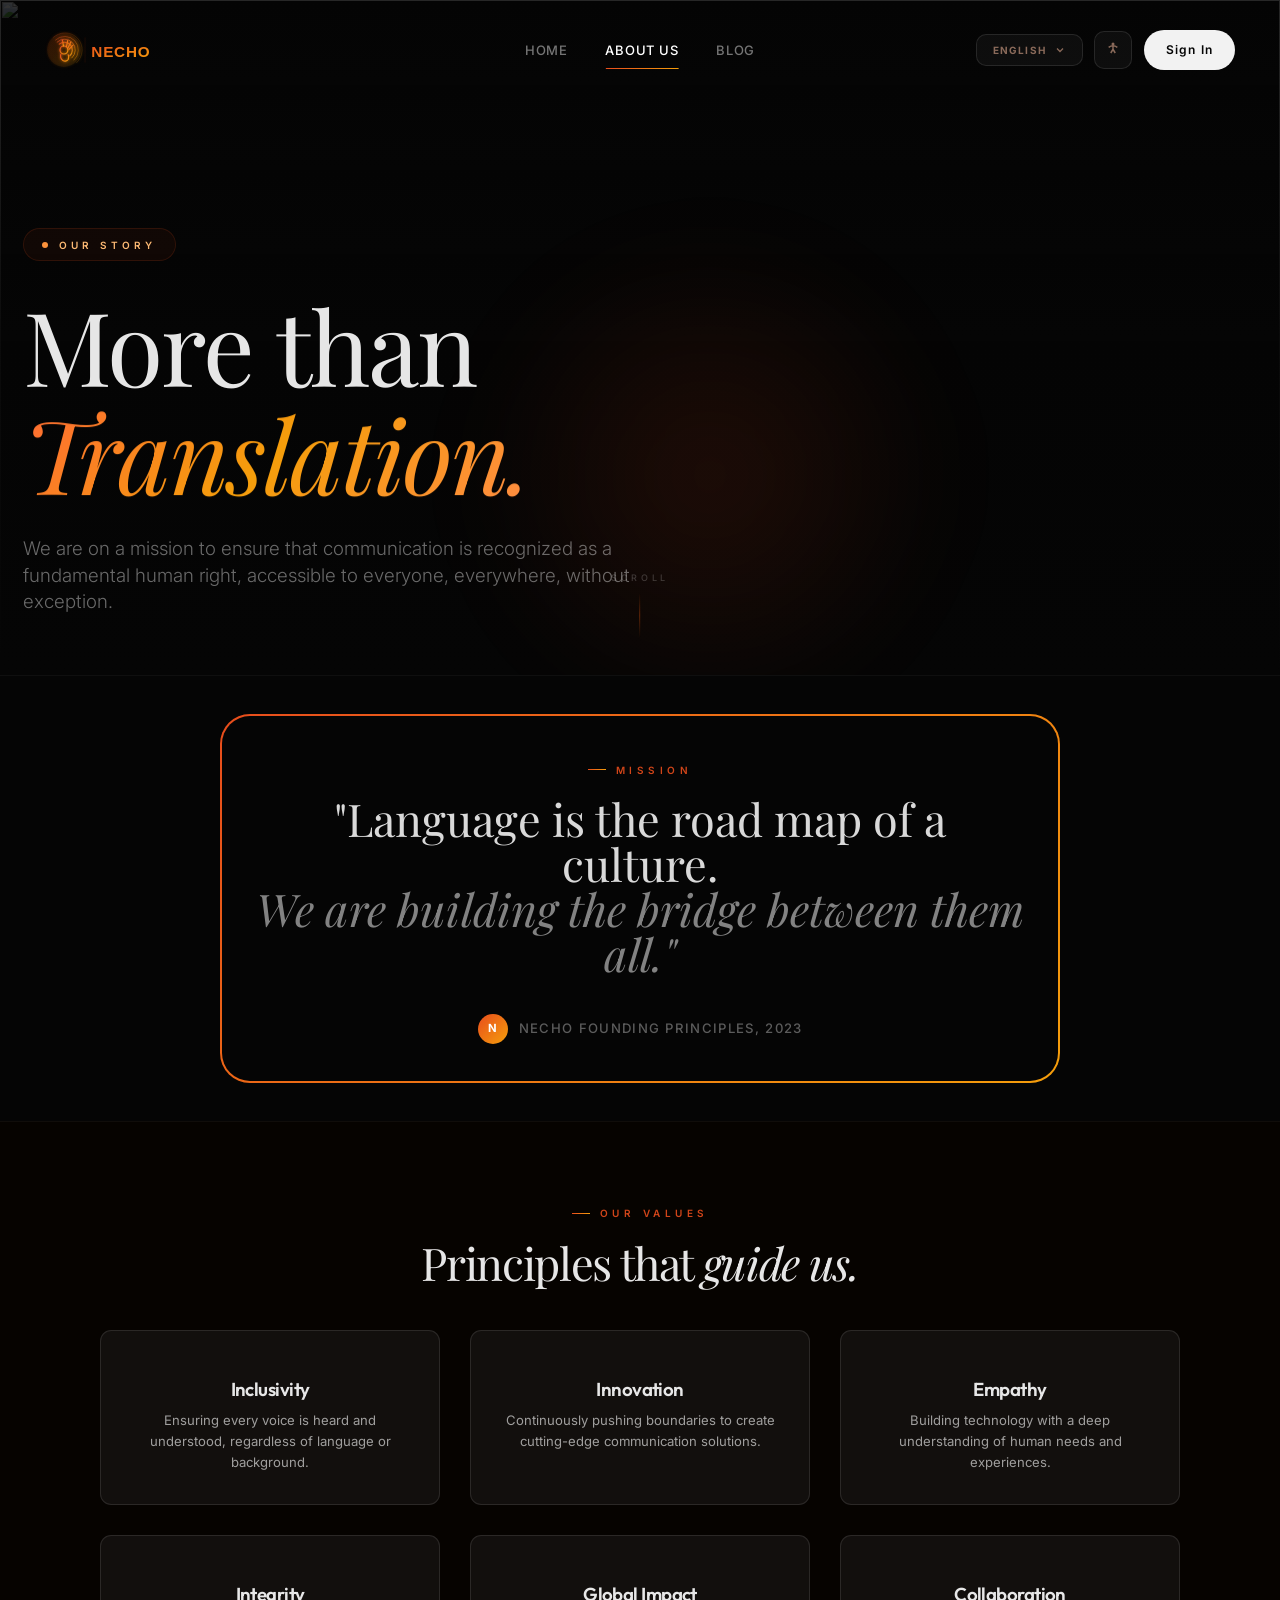
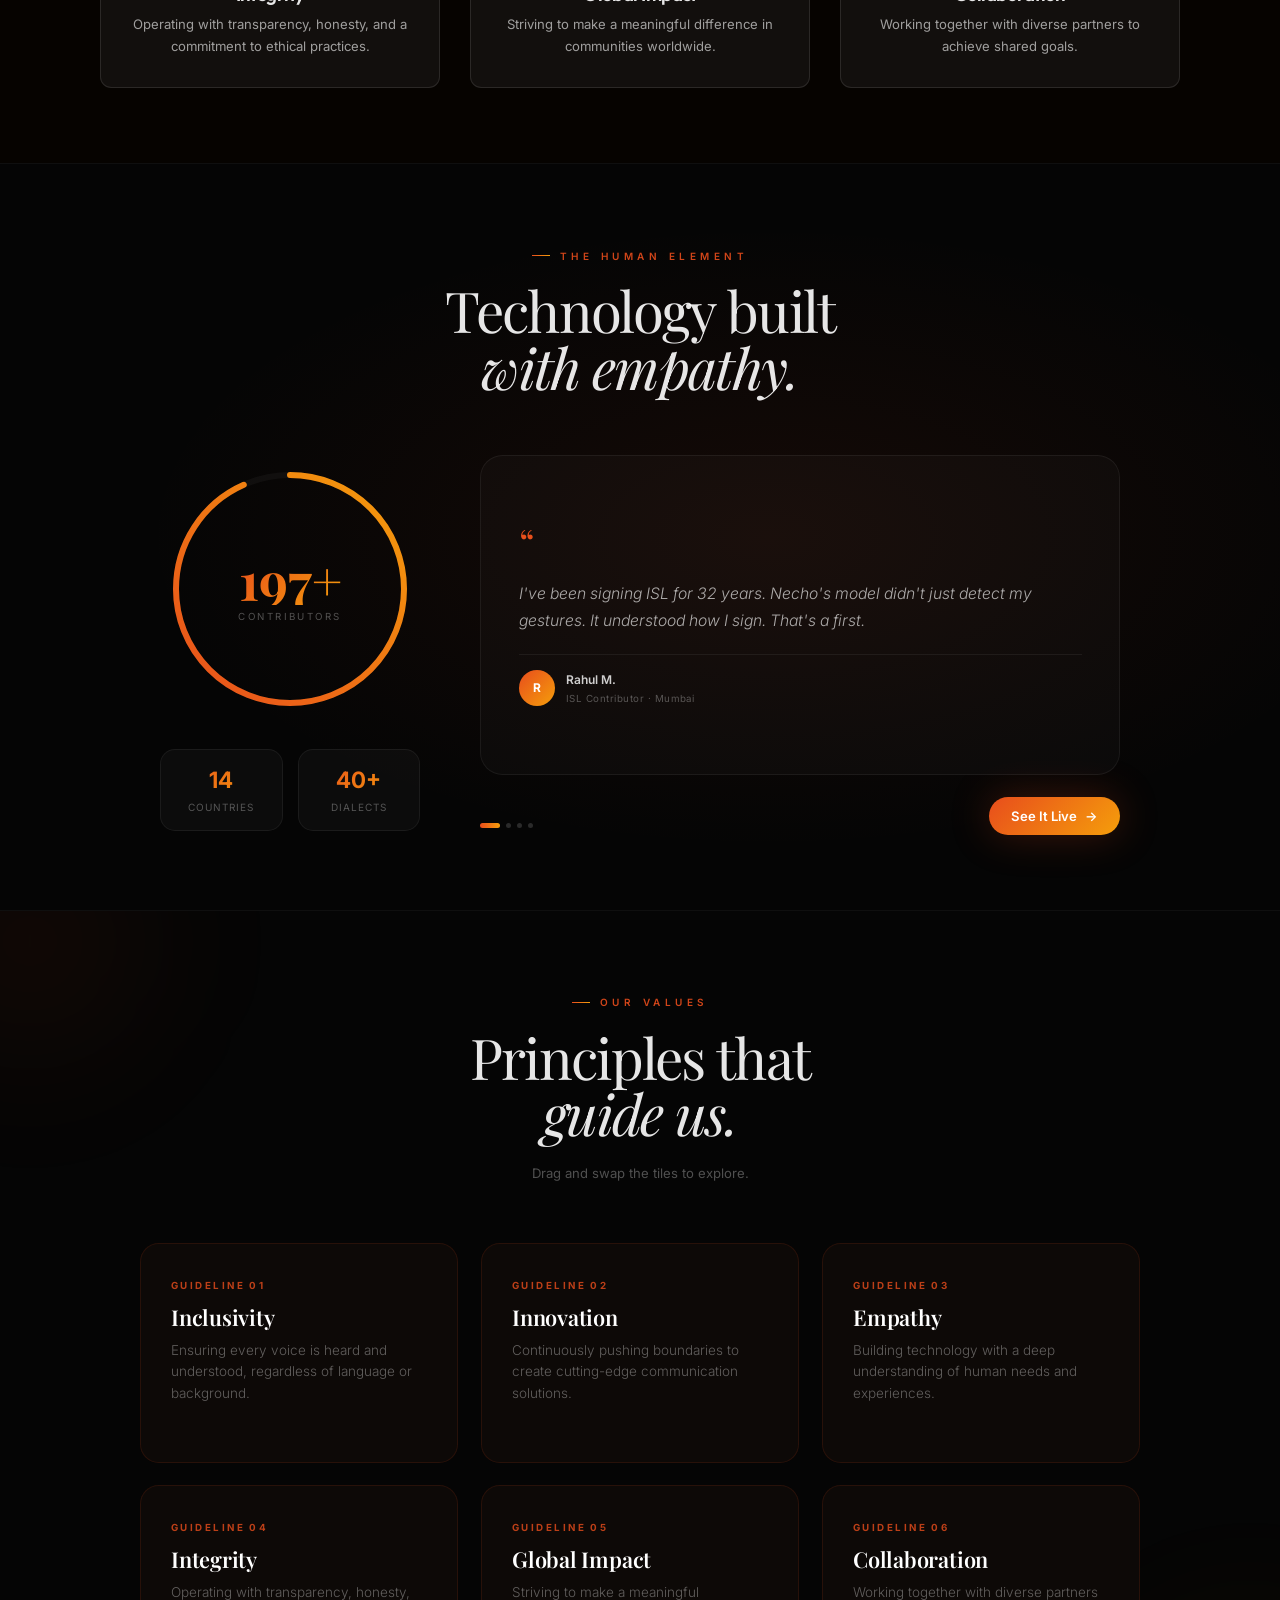
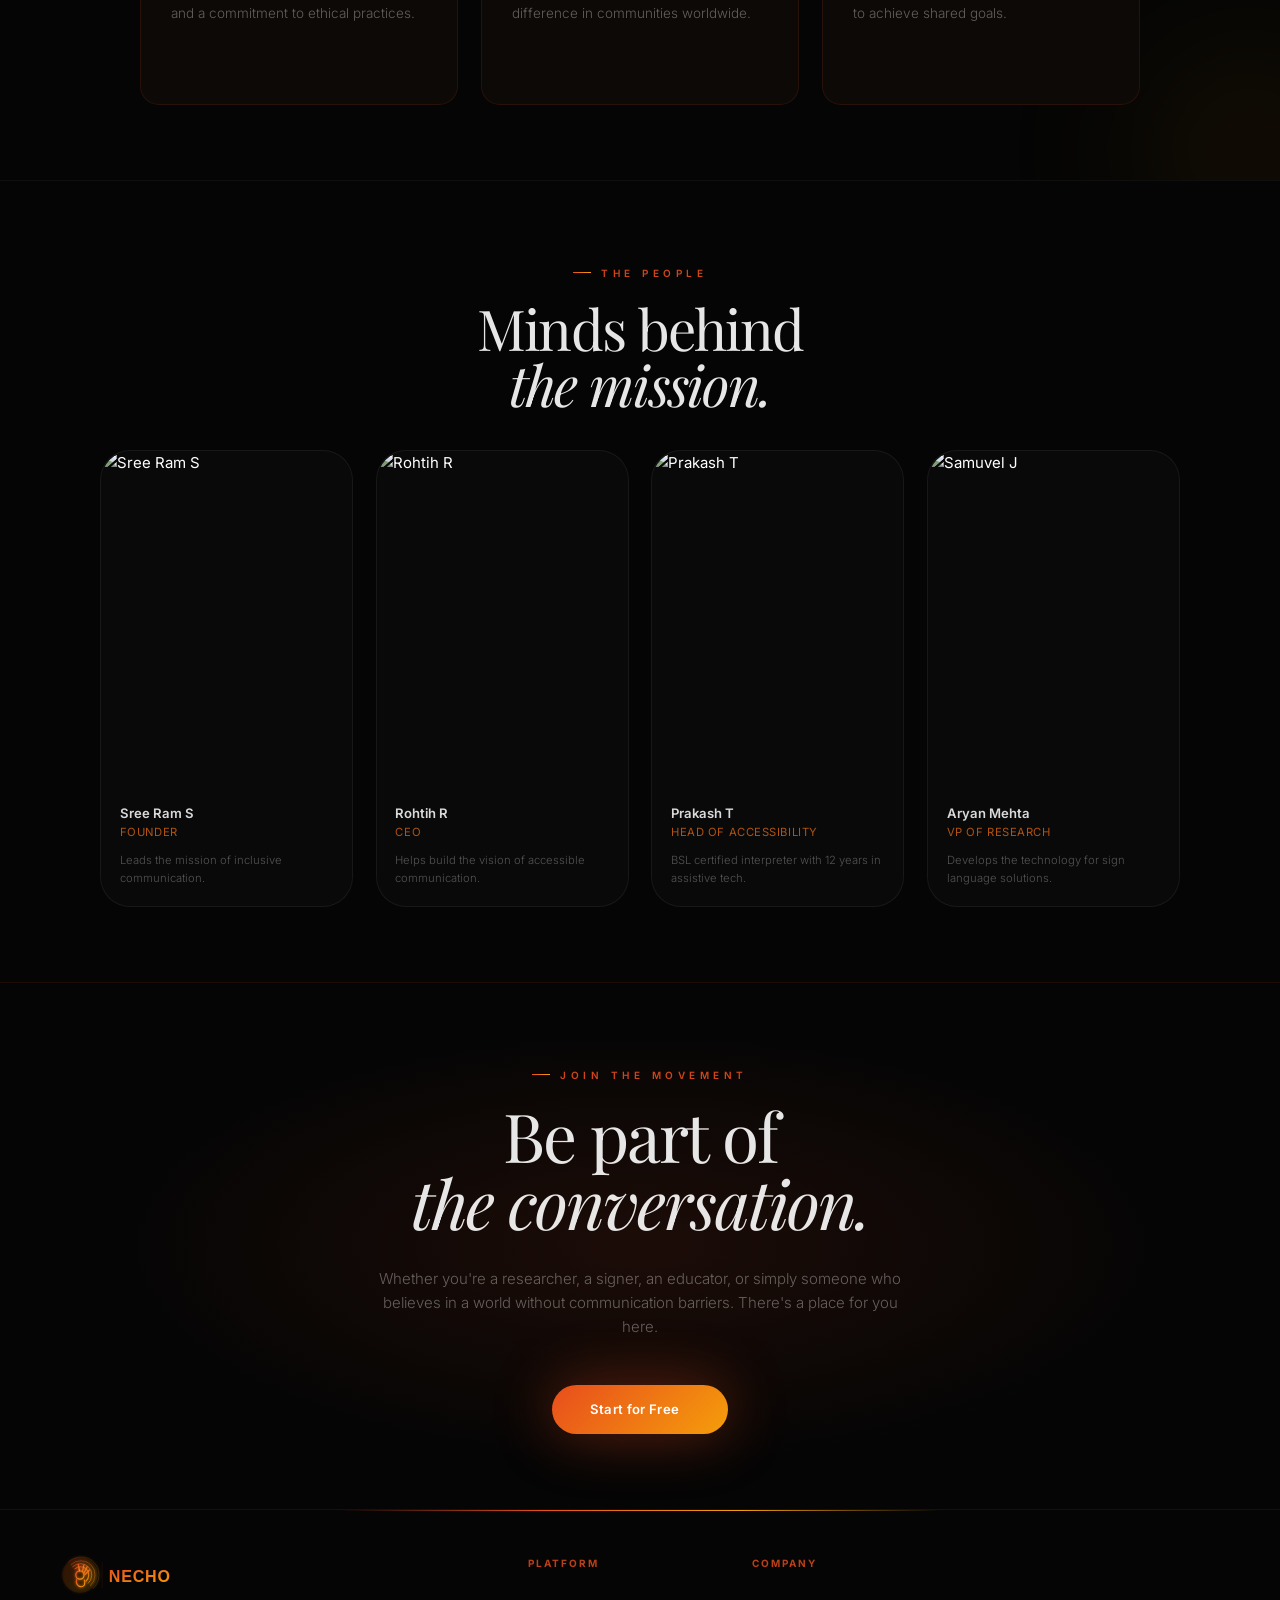
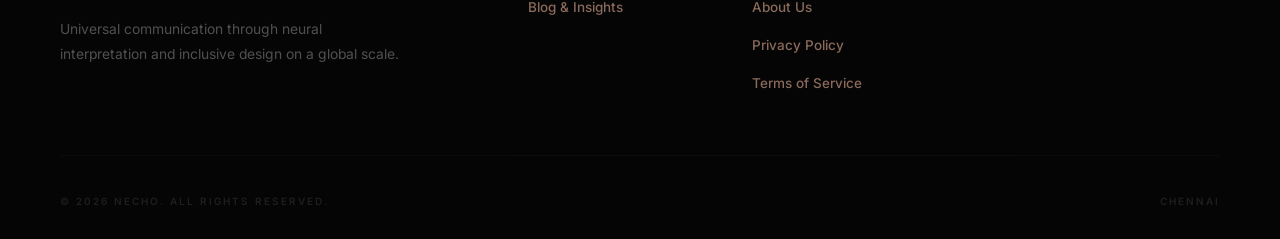
==== commit ddeb2821: "New V2.0" ====
--- a/about.html
+++ b/about.html
@@ -4,20 +4,18 @@
 <head>
   <meta charset="UTF-8" />
   <meta name="viewport" content="width=device-width,initial-scale=1.0" />
-  <title>About Us — Necho</title>
+  <title>About Us - Necho</title>
   <meta name="description"
     content="Necho is on a mission to ensure communication is a fundamental human right, accessible to everyone, everywhere." />
 
-  <!-- Tailwind -->
-  <script src="https://cdn.tailwindcss.com"></script>
-  <!-- Iconify -->
-  <script src="https://code.iconify.design/iconify-icon/1.0.7/iconify-icon.min.js"></script>
-  <!-- Fonts -->
+  <link rel="stylesheet" href="tailwind-gen.css" />
+  
+  <script src="https://code.iconify.design/iconify-icon/1.0.7/iconify-icon.min.js" defer></script>
+  
   <link rel="preconnect" href="https://fonts.googleapis.com">
   <link rel="preconnect" href="https://fonts.gstatic.com" crossorigin>
-  <link
-    href="https://fonts.googleapis.com/css2?family=Inter:wght@300;400;500;600&family=Playfair+Display:ital,wght@0,400;0,500;0,600;0,700;1,400&display=swap"
-    rel="stylesheet">
+  <link rel="preload" href="https://fonts.googleapis.com/css2?family=Inter:wght@400;600&family=Playfair+Display:ital,wght@0,400;0,700;1,400&display=swap" as="style" onload="this.onload=null;this.rel='stylesheet'" />
+  <noscript><link rel="stylesheet" href="https://fonts.googleapis.com/css2?family=Inter:wght@400;600&family=Playfair+Display:ital,wght@0,400;0,700;1,400&display=swap" /></noscript>
 
   <link rel="stylesheet" href="style.css" />
 
@@ -44,22 +42,10 @@
       font-family: 'Playfair Display', serif;
     }
 
-    /* noise */
-    .noise-overlay {
-      position: fixed;
-      inset: 0;
-      z-index: 5;
-      pointer-events: none;
-      opacity: 0.045;
-      mix-blend-mode: overlay;
-      background-image: url("https://grainy-gradients.vercel.app/noise.svg");
-    }
-
-    /* reveal */
+    
     .reveal {
       opacity: 0;
       transform: translate3d(0, 18px, 0);
-      will-change: opacity, transform;
       transition: opacity 0.42s cubic-bezier(0.22, 1, 0.36, 1), transform 0.8s cubic-bezier(0.22, 1, 0.36, 1);
     }
 
@@ -68,7 +54,7 @@
       transform: translate3d(0, 0, 0);
     }
 
-    /* ── Nav ── */
+    
     #nav {
       background: transparent !important;
       border-bottom: none !important;
@@ -145,33 +131,6 @@
       border-color: rgba(255, 255, 255, 0.1);
     }
 
-    #mob-menu {
-      background: rgba(5, 5, 5, 0.97);
-      backdrop-filter: blur(32px);
-    }
-
-    .mob-link {
-      color: rgba(255, 255, 255, 0.45);
-      font-family: 'Inter', sans-serif;
-      font-size: 1.25rem;
-    }
-
-    .mob-link:hover,
-    .mob-link.active {
-      color: white;
-    }
-
-    .mob-auth {
-      background: rgba(255, 255, 255, 0.95);
-      color: #050505;
-    }
-
-    #theme-btn {
-      background: rgba(17, 17, 17, 0.9);
-      border-color: rgba(255, 255, 255, 0.08);
-      color: #e84d1c;
-    }
-
     .acc-panel {
       background: #111;
       border-color: rgba(255, 255, 255, 0.08);
@@ -202,7 +161,7 @@
       border-color: #e84d1c;
     }
 
-    /* ── Section label ── */
+    
     .section-label {
       display: inline-flex;
       align-items: center;
@@ -223,7 +182,7 @@
       background: linear-gradient(to right, #e84d1c, #f59e0b);
     }
 
-    /* ── Footer ── */
+    
     footer {
       background: #050505 !important;
       border-color: rgba(255, 255, 255, 0.05) !important;
@@ -248,20 +207,12 @@
       background: rgba(232, 77, 28, 0.05) !important;
     }
 
-    .footer-admin {
-      color: rgba(255, 255, 255, 0.25) !important;
-    }
-
-    .footer-admin-dot {
-      background: #e84d1c !important;
-    }
-
     .footer-bottom {
       color: rgba(255, 255, 255, 0.2) !important;
       border-color: rgba(255, 255, 255, 0.05) !important;
     }
 
-    /* ── About-specific ── */
+    
     .about-hero-line {
       display: block;
       overflow: hidden;
@@ -381,9 +332,7 @@
 </head>
 
 <body data-page="about">
-  <div class="noise-overlay"></div>
-
-  <!-- ===== NAV ===== -->
+
   <nav id="nav">
     <div class="nav-inner">
       <a class="nav-logo" href="index.html">
@@ -391,7 +340,7 @@
       </a>
       <div class="nav-links">
         <a class="nav-link" data-page="home" href="index.html">Home</a>
-        <a class="nav-link" data-page="interpreter" href="interpreter.html">Interpreter</a>
+        <a class="nav-link interp-gate" data-page="interpreter" href="interpreter.html">Interpreter</a>
         <a class="nav-link active" data-page="about" href="about.html">About Us</a>
         <a class="nav-link" data-page="blog" href="blog.html">Blog</a>
       </div>
@@ -442,6 +391,9 @@
         </div>
         <a id="nav-signin" class="nav-auth" href="signin.html">Sign In</a>
         <button id="nav-signout" class="nav-auth" onclick="logout()" style="display:none">Sign Out</button>
+        <button id="nav-profile" onclick="toggleProfilePanel()" title="Profile" style="display:none">
+          <span id="nav-profile-initial">U</span>
+        </button>
         <button class="hamburger" onclick="toggleMob()">
           <svg width="22" height="22" fill="none" stroke="currentColor" stroke-width="2" viewBox="0 0 24 24">
             <line x1="3" y1="12" x2="21" y2="12" />
@@ -453,7 +405,6 @@
     </div>
   </nav>
 
-  <!-- Mobile menu -->
   <div id="mob-menu">
     <button class="mob-close" onclick="toggleMob()"><svg width="30" height="30" fill="none" stroke="white"
         stroke-width="2" viewBox="0 0 24 24">
@@ -461,7 +412,7 @@
         <line x1="6" y1="6" x2="18" y2="18" />
       </svg></button>
     <a class="mob-link" data-page="home" href="index.html">Home</a>
-    <a class="mob-link" data-page="interpreter" href="interpreter.html">Interpreter</a>
+    <a class="mob-link interp-gate" data-page="interpreter" href="interpreter.html">Interpreter</a>
     <a class="mob-link active" data-page="about" href="about.html">About Us</a>
     <a class="mob-link" data-page="blog" href="blog.html">Blog</a>
     <a id="mob-signin" class="mob-auth" href="signin.html">Sign In</a>
@@ -470,9 +421,8 @@
 
   <main>
 
-    <!-- ══ HERO ══════════════════════════════════════════════════ -->
     <section class="relative min-h-[75vh] flex items-end pb-16 pt-28 overflow-hidden bg-[#050505]">
-      <!-- Background image atmosphere -->
+      
       <div class="absolute inset-0 z-0 pointer-events-none">
         <div class="absolute inset-0 opacity-30 mix-blend-screen">
           <img src="https://framerusercontent.com/images/9zvwRJAavKKacVyhFCwHyXW1U.png?width=1536&height=1024" alt=""
@@ -481,7 +431,6 @@
         <div class="absolute inset-0 bg-gradient-to-t from-[#050505] via-[#050505]/80 to-transparent z-10"></div>
       </div>
 
-      <!-- Floating glow orb -->
       <div class="absolute top-1/3 right-1/4 w-[500px] h-[500px] rounded-full pointer-events-none float-orb"
         style="background: radial-gradient(circle, rgba(232,77,28,0.12) 0%, transparent 70%); filter: blur(40px);">
       </div>
@@ -496,7 +445,6 @@
             </div>
           </div>
 
-          <!-- DynamicText heading — clean single-element ticker -->
           <style>
             .dyn-h1 {
               font-family: 'Playfair Display', serif;
@@ -505,16 +453,16 @@
               letter-spacing: -0.02em;
             }
 
-            /* Clip window — exactly one line tall, hides the entering/exiting word */
+            
             .dyn-clip {
               display: inline-block;
               overflow: hidden;
               vertical-align: bottom;
-              /* Height = 1 line of the current font. We'll set it via JS on load */
+              
               line-height: 1.05;
             }
 
-            /* The single word that slides */
+            
             .dyn-ticker {
               display: block;
               background: linear-gradient(135deg, #ff6b35, #f59e0b, #ff8c42);
@@ -522,7 +470,7 @@
               -webkit-text-fill-color: transparent;
               background-clip: text;
               white-space: nowrap;
-              /* Transition used for SMOOTH slides — overridden per phase by JS */
+              
               will-change: transform, opacity;
             }
           </style>
@@ -552,17 +500,17 @@
 
               let idx = 0;
 
-              /* Phase 1 — position the incoming word BELOW the clip without transition */
+              
               function enter(word) {
                 ticker.style.transition = 'none';
                 ticker.style.transform = 'translateY(105%)';
                 ticker.style.opacity = '0';
                 ticker.textContent = word;
 
-                /* Force a reflow so the browser registers the "from" state */
+                
                 void ticker.offsetHeight;
 
-                /* Phase 2 — slide up into view */
+                
                 ticker.style.transition = `transform ${ENTER_MS}ms cubic-bezier(0.22,1,0.36,1),`
                   + `opacity   ${ENTER_MS}ms ease-out`;
                 ticker.style.transform = 'translateY(0)';
@@ -571,10 +519,10 @@
                 const isFinal = idx === words.length - 1;
 
                 if (!isFinal) {
-                  /* Phase 3 — hold, then exit upward */
+                  
                   setTimeout(() => exit(), ENTER_MS + HOLD_MS);
                 } else {
-                  /* Final word settled — trigger the constellation */
+                  
                   setTimeout(() => {
                     if (window.startConstellation) window.startConstellation();
                   }, ENTER_MS + 120);
@@ -587,32 +535,32 @@
                 ticker.style.transform = 'translateY(-105%)';
                 ticker.style.opacity = '0';
 
-                /* After exit finishes, advance and enter the next word */
+                
                 setTimeout(() => {
                   idx++;
                   enter(words[idx]);
                 }, EXIT_MS);
               }
 
-              /* Kick off after the reveal animation settles (~900ms) */
+              
               setTimeout(() => enter(words[0]), 900);
             })();
           </script>
 
           <p class="reveal text-lg md:text-xl text-white/40 max-w-2xl font-light leading-relaxed mt-8"
             style="transition-delay: 180ms;">
-            We are on a mission to ensure that communication is recognized as a fundamental human right — accessible to
+            We are on a mission to ensure that communication is recognized as a fundamental human right, accessible to
             everyone, everywhere, without exception.
           </p>
         </div>
       </div>
-      <!-- ── Language Constellation Canvas ────────────────────── -->
+      
       <canvas id="lang-constellation" class="absolute inset-0 z-10 pointer-events-none"
         style="width:100%;height:100%;opacity:0;transition:opacity 1.4s cubic-bezier(0.22,1,0.36,1);"></canvas>
       <style>
         #lang-constellation {
           display: block;
-          /* Fade left edge — keeps constellation off the text */
+          
           -webkit-mask-image: linear-gradient(to right, transparent 0%, transparent 42%, rgba(0, 0, 0, 0.4) 50%, black 62%);
           mask-image: linear-gradient(to right, transparent 0%, transparent 42%, rgba(0, 0, 0, 0.4) 50%, black 62%);
         }
@@ -622,7 +570,7 @@
           var canvas = document.getElementById('lang-constellation');
           var ctx = canvas.getContext('2d');
 
-          /* ── Language script samples — one word each ── */
+          
           var scripts = [
             { text: '\u0633\u0644\u0627\u0645', lang: 'Arabic' },  // salam
             { text: '\u3053\u3093\u306b\u3061\u306f', lang: 'Japanese' },  // konnichiwa
@@ -636,7 +584,7 @@
             { text: '\u08af\u0631\u0648\u062f', lang: 'Kurdish' },  // dirud
           ];
 
-          /* ── Node definitions ── */
+          
           var nodes = [];
           var NUM_NODES = 9;
 
@@ -651,18 +599,18 @@
             var W = canvas.offsetWidth;
             var H = canvas.offsetHeight;
 
-            /* ── Distribute nodes broadly across the right half ── */
-            var LB = W * 0.52;   /* Clear the text on the left */
-            var RB = W * 0.94;   /* Stop before edge */
-            var T = H * 0.15;   /* Clear the nav */
-            var Bo = H * 0.85;   /* Clear the scroll indicator */
+            
+            var LB = W * 0.52;   
+            var RB = W * 0.94;   
+            var T = H * 0.15;   
+            var Bo = H * 0.85;   
 
             nodes = [];
-            /* Use more nodes for a fuller look, but keep them spread out */
+            
             var COUNT = 12;
             for (var i = 0; i < COUNT; i++) {
               nodes.push({
-                /* Spread nodes evenly across the defined zone */
+                
                 x: LB + Math.random() * (RB - LB),
                 y: T + Math.random() * (Bo - T),
                 vx: (Math.random() - 0.5) * 0.18,
@@ -682,8 +630,7 @@
             }
           }
 
-
-          /* ── Connection threshold ── */
+          
           var CONN_DIST = 200;
 
           var ORANGE = [232, 77, 28];
@@ -708,11 +655,11 @@
 
             ctx.clearRect(0, 0, W, H);
 
-            /* ── Move nodes ── */
+            
             nodes.forEach(function (n) {
               n.x += n.vx;
               n.y += n.vy;
-              // Soft-bounce — global zone walls
+
               var lb = n.leftBound || W * 0.52;
               var rb = n.rightBound || W * 0.94;
               var tb = n.topBound || H * 0.15;
@@ -722,7 +669,7 @@
               if (n.x > rb) { n.vx -= 0.015; }
               if (n.y < tb) { n.vy += 0.012; }
               if (n.y > bb) { n.vy -= 0.012; }
-              // Clamp speed
+
               n.vx = Math.max(-0.5, Math.min(0.5, n.vx));
               n.vy = Math.max(-0.5, Math.min(0.5, n.vy));
               n.pulseT += 0.018;
@@ -731,8 +678,7 @@
               n.labelAlpha += (n.labelTarget - n.labelAlpha) * 0.04;
             });
 
-
-            /* ── Draw connections ── */
+            
             for (var i = 0; i < nodes.length; i++) {
               for (var j = i + 1; j < nodes.length; j++) {
                 var a = nodes[i], b = nodes[j];
@@ -752,14 +698,14 @@
               }
             }
 
-            /* ── Draw nodes + labels ── */
+            
             nodes.forEach(function (n, i) {
               var pulse = 0.7 + 0.3 * Math.sin(n.pulseT);
               var t = i / nodes.length;
               var col = lerpColor(ORANGE, AMBER, t);
               var colStr = 'rgb(' + col[0] + ',' + col[1] + ',' + col[2] + ')';
 
-              /* Outer glow ring */
+              
               var glowR = n.r * 4 * pulse;
               var grd = ctx.createRadialGradient(n.x, n.y, 0, n.x, n.y, glowR);
               grd.addColorStop(0, 'rgba(' + col[0] + ',' + col[1] + ',' + col[2] + ',' + (0.22 * pulse).toFixed(3) + ')');
@@ -769,7 +715,7 @@
               ctx.fillStyle = grd;
               ctx.fill();
 
-              /* Core dot */
+              
               ctx.beginPath();
               ctx.arc(n.x, n.y, n.r * pulse, 0, Math.PI * 2);
               ctx.fillStyle = colStr;
@@ -777,7 +723,7 @@
               ctx.fill();
               ctx.globalAlpha = 1;
 
-              /* Script label */
+              
               if (n.labelAlpha > 0.01) {
                 var script = scripts[n.textIdx];
                 ctx.save();
@@ -786,7 +732,7 @@
                 ctx.fillStyle = colStr;
                 ctx.textAlign = 'center';
                 ctx.fillText(script.text, n.x, n.y - n.r * 3 - 4);
-                /* tiny lang name below */
+                
                 ctx.font = '8px sans-serif';
                 ctx.fillStyle = 'rgba(' + col[0] + ',' + col[1] + ',' + col[2] + ',0.45)';
                 ctx.fillText(script.lang, n.x, n.y + n.r * 3 + 11);
@@ -795,16 +741,16 @@
             });
           }
 
-          /* ── Init: run rAF silently; reveal triggered externally ── */
+          
           new ResizeObserver(resize).observe(canvas);
           resize();
           requestAnimationFrame(frame);
 
-          /* Global hook called by the ticker when "Translation." settles */
+          
           window.startConstellation = function () {
-            /* Fade the canvas in */
+            
             canvas.style.opacity = '1';
-            /* Stagger the label reveals from this moment */
+            
             nodes.forEach(function (n, i) {
               n.showLabel = false;
               n.labelAlpha = 0;
@@ -816,19 +762,15 @@
 
       </script>
 
-
-      <!-- Scroll indicator -->
       <div class="absolute bottom-10 left-1/2 -translate-x-1/2 flex flex-col items-center gap-2 z-20">
         <span class="text-[9px] uppercase tracking-[0.4em] text-white/20 font-medium">Scroll</span>
         <div class="w-px h-12 bg-gradient-to-b from-transparent via-orange-600/40 to-transparent animate-pulse"></div>
       </div>
     </section>
 
-    <!-- ══ MISSION STATEMENT ════════════════════════════════════ -->
     <section id="about-mission" class="py-10 relative overflow-hidden bg-[#050505]"
       style="border-top:1px solid rgba(255,255,255,0.04);">
 
-      <!-- WebGL Bayer-dithering canvas (full section bg) -->
       <canvas id="dither-canvas" style="
         position:absolute; inset:0;
         width:100%; height:100%;
@@ -845,7 +787,7 @@
           const gl = canvas.getContext('webgl', { alpha: true, premultipliedAlpha: false });
           if (!gl) return;
 
-          /* ── Shaders ─────────────────────────────────────── */
+          
           const VS = `
             attribute vec2 a_pos;
             void main() { gl_Position = vec4(a_pos, 0.0, 1.0); }
@@ -857,7 +799,7 @@
             uniform float u_speed;
             uniform vec2  u_res;
 
-            /* 4×4 Bayer threshold matrix (normalised to 0-1) */
+            
             float bayer4[16];
             void initBayer() {
               bayer4[0]  =  0.0/16.0; bayer4[1]  =  8.0/16.0;
@@ -870,7 +812,7 @@
               bayer4[14] = 13.0/16.0; bayer4[15] =  5.0/16.0;
             }
 
-            /* Hash noise — two-pass smooth */
+            
             float hash(vec2 p) {
               p = fract(p * vec2(234.34, 435.345));
               p += dot(p, p + 34.23);
@@ -886,7 +828,7 @@
               );
             }
 
-            /* Layered warp noise — matches paper-design "warp" shape */
+            
             float warpNoise(vec2 p, float t) {
               vec2 q = vec2(
                 noise(p + vec2(0.0, 0.0) + t * 0.12),
@@ -902,31 +844,31 @@
             void main() {
               initBayer();
 
-              /* UV in 0-1, corrected for aspect */
+              
               vec2 uv = gl_FragCoord.xy / u_res;
               float aspect = u_res.x / u_res.y;
               vec2 p = vec2(uv.x * aspect, uv.y);
 
               float t = u_time * u_speed;
 
-              /* Sample warp field at a coarse scale */
+              
               float n = warpNoise(p * 2.2, t);
 
-              /* Bayer threshold lookup — 4×4 tile */
+              
               int bx = int(mod(gl_FragCoord.x, 4.0));
               int by = int(mod(gl_FragCoord.y, 4.0));
               float threshold = bayer4[by * 4 + bx];
 
-              /* Dithered step */
+              
               float d = step(threshold, n);
 
-              /* Orange #EC4E02 */
+              
               vec3 col = vec3(0.925, 0.306, 0.008) * d;
               gl_FragColor = vec4(col, d * 0.9);
             }
           `;
 
-          /* ── Compile & link ───────────────────────────────── */
+          
           function compile(type, src) {
             const s = gl.createShader(type);
             gl.shaderSource(s, src); gl.compileShader(s);
@@ -937,7 +879,7 @@
           gl.attachShader(prog, compile(gl.FRAGMENT_SHADER, FS));
           gl.linkProgram(prog); gl.useProgram(prog);
 
-          /* Full-screen quad */
+          
           const buf = gl.createBuffer();
           gl.bindBuffer(gl.ARRAY_BUFFER, buf);
           gl.bufferData(gl.ARRAY_BUFFER,
@@ -953,13 +895,13 @@
           gl.enable(gl.BLEND);
           gl.blendFunc(gl.ONE, gl.ONE_MINUS_SRC_ALPHA);
 
-          /* ── Hover speed ──────────────────────────────────── */
+          
           const section = document.getElementById('about-mission');
           let targetSpeed = 0.2, currentSpeed = 0.2;
           section.addEventListener('mouseenter', () => targetSpeed = 0.6);
           section.addEventListener('mouseleave', () => targetSpeed = 0.2);
 
-          /* ── Resize ───────────────────────────────────────── */
+          
           function resize() {
             const rect = canvas.getBoundingClientRect();
             canvas.width = rect.width * devicePixelRatio;
@@ -969,13 +911,13 @@
           new ResizeObserver(resize).observe(canvas);
           resize();
 
-          /* ── Render loop ────────────────────────────────────── */
+          
           let start = null;
           function frame(ts) {
             if (!start) start = ts;
             const t = (ts - start) / 1000;
 
-            /* Smoothly lerp speed */
+            
             currentSpeed += (targetSpeed - currentSpeed) * 0.04;
 
             gl.clear(gl.COLOR_BUFFER_BIT);
@@ -989,7 +931,6 @@
         })();
       </script>
 
-      <!-- Gradient-border inner card -->
       <div class="container mx-auto px-6" style="position:relative;z-index:1;">
         <div class="max-w-4xl mx-auto reveal" style="
           padding: 2px;
@@ -1035,7 +976,6 @@
       </div>
     </section>
 
-    <!-- ══ VALUES ══════════════════════════════════════════════ -->
     <section id="about-values" class="py-20 bg-[#060300]"
       style="border-top: 1px solid rgba(255,255,255,0.04); scroll-margin-top: 80px;">
       <div class="container mx-auto px-6">
@@ -1138,16 +1078,14 @@
       </div>
     </section>
 
-    <!-- ══ HUMAN ELEMENT — Contributor Voices ══════════════════ -->
     <section class="py-20 bg-[#050505] relative overflow-hidden" style="border-top: 1px solid rgba(255,255,255,0.04);">
 
-      <!-- Ambient glow -->
       <div class="absolute inset-0 pointer-events-none"
         style="background: radial-gradient(ellipse 70% 60% at 60% 50%, rgba(232,77,28,0.07) 0%, transparent 70%);">
       </div>
 
       <style>
-        /* ── Contributor ring ── */
+        
         .contrib-ring-wrap {
           position: relative;
           width: 260px;
@@ -1182,7 +1120,7 @@
           stroke-dashoffset: 52;
         }
 
-        /* 720 * (1 - 0.928) — for 200/216 filled */
+        
         .contrib-center {
           position: absolute;
           inset: 0;
@@ -1211,7 +1149,7 @@
           margin-top: 4px;
         }
 
-        /* ── Voices ticker ── */
+        
         .voices-wrap {
           position: relative;
           overflow: hidden;
@@ -1300,7 +1238,7 @@
           letter-spacing: 0.05em;
         }
 
-        /* Progress dots */
+        
         .voice-dots {
           display: flex;
           gap: 6px;
@@ -1323,20 +1261,16 @@
 
       <div class="container mx-auto px-6 relative z-10">
 
-        <!-- Header -->
         <div class="reveal text-center mb-16">
           <div class="section-label justify-center mb-4">The Human Element</div>
           <h2 class="font-serif text-4xl md:text-6xl text-white/90">Technology built<br /><span
               class="italic font-light">with empathy.</span></h2>
         </div>
 
-        <!-- Split: ring + voices -->
         <div class="max-w-5xl mx-auto flex flex-col lg:flex-row items-center gap-16">
 
-          <!-- Left: Contributor ring + mini-stats -->
           <div class="flex flex-col items-center gap-8 reveal">
 
-            <!-- Animated donut ring -->
             <div class="contrib-ring-wrap" id="contrib-ring-wrap">
               <svg class="contrib-ring-svg" viewBox="0 0 260 260">
                 <defs>
@@ -1355,7 +1289,6 @@
               </div>
             </div>
 
-            <!-- Mini stats below ring -->
             <div class="grid grid-cols-2 gap-4 w-full max-w-[260px]">
               <div class="text-center p-4 rounded-2xl"
                 style="background:rgba(255,255,255,0.03);border:1px solid rgba(255,255,255,0.06);">
@@ -1374,14 +1307,13 @@
             </div>
           </div>
 
-          <!-- Right: Rotating contributor voices -->
           <div class="flex-1 reveal" style="transition-delay:160ms">
             <div class="voices-wrap" id="voices-wrap">
 
               <div class="voice-card active">
                 <span class="voice-q">&ldquo;</span>
-                <p class="voice-text">I've been signing ISL for 32 years. Necho's model didn't just detect my gestures —
-                  it understood <em>how</em> I sign. That's a first.</p>
+                <p class="voice-text">I've been signing ISL for 32 years. Necho's model didn't just detect my gestures.
+                  It understood <em>how</em> I sign. That's a first.</p>
                 <div class="voice-who">
                   <div class="voice-avatar">R</div>
                   <div>
@@ -1420,7 +1352,7 @@
               <div class="voice-card">
                 <span class="voice-q">&ldquo;</span>
                 <p class="voice-text">I contributed 800 hours of gesture data. Knowing it powers real conversations for
-                  real people — that's not a small thing. That's everything.</p>
+                  real people. That's not a small thing. That's everything.</p>
                 <div class="voice-who">
                   <div class="voice-avatar">A</div>
                   <div>
@@ -1432,7 +1364,6 @@
 
             </div>
 
-            <!-- Dots + CTA -->
             <div class="flex items-center justify-between mt-6 flex-wrap gap-4">
               <div class="voice-dots" id="voice-dots"></div>
               <a href="interpreter.html"
@@ -1447,7 +1378,7 @@
 
       <script>
         (function () {
-          /* ── Contributor count-up ── */
+          
           var countEl = document.getElementById('contrib-count');
           var ringEl = document.getElementById('contrib-ring-fill');
           var wrap = document.getElementById('contrib-ring-wrap');
@@ -1469,7 +1400,7 @@
           }, { threshold: 0.4 });
           ro.observe(wrap);
 
-          /* ── Voice carousel ── */
+          
           var cards = document.querySelectorAll('#voices-wrap .voice-card');
           var dotsEl = document.getElementById('voice-dots');
           var cur = 0;
@@ -1491,20 +1422,15 @@
       </script>
     </section>
 
-    <!-- ══ VALUES ─ Fresh animated tilt-cards ══════════════════ -->
     <section class="py-20 relative overflow-hidden bg-[#050505]" style="border-top:1px solid rgba(255,255,255,0.04);">
 
-      <!-- Moving grain texture orbs -->
       <div class="absolute -top-40 -left-40 w-96 h-96 rounded-full pointer-events-none"
         style="background:radial-gradient(circle,rgba(232,77,28,0.08),transparent 70%);filter:blur(60px);"></div>
       <div class="absolute -bottom-40 -right-40 w-96 h-96 rounded-full pointer-events-none"
         style="background:radial-gradient(circle,rgba(245,158,11,0.08),transparent 70%);filter:blur(60px);"></div>
 
       <style>
-        /* ────────────────────────────────────────────────
-           NECHO GLOW CARDS — Magnetic Edge Physics
-           Adapted from user React concept to Vanilla + Drag
-        ──────────────────────────────────────────────── */
+        
         @property --pointer-deg {
           syntax: "<angle>";
           initial-value: 0deg;
@@ -1522,7 +1448,7 @@
           user-select: none;
           touch-action: none;
           transition: border-color 0.3s, box-shadow 0.3s, background 0.4s;
-          /* Refined luxury variables */
+          
           --pointer-x: 50%;
           --pointer-y: 50%;
           --pointer-d: 0;
@@ -1611,7 +1537,6 @@
 
       <div class="container mx-auto px-6 relative z-10">
 
-        <!-- Header -->
         <div class="reveal text-center mb-16">
           <div class="section-label justify-center mb-4">Our Values</div>
           <h2 class="font-serif text-4xl md:text-6xl text-white/90">Principles that<br /><span
@@ -1621,7 +1546,7 @@
 
         <div class="val-grid" id="val-drag-area">
           <div class="val-grid" id="val-drag-area">
-            <!-- Card 1 -->
+            
             <div class="val-card reveal">
               <div class="val-card-bg-mesh"></div>
               <div class="val-card-content">
@@ -1632,7 +1557,6 @@
               </div>
             </div>
 
-            <!-- Card 2 -->
             <div class="val-card reveal" style="transition-delay:50ms">
               <div class="val-card-bg-mesh"></div>
               <div class="val-card-content">
@@ -1642,7 +1566,6 @@
               </div>
             </div>
 
-            <!-- Card 3 -->
             <div class="val-card reveal" style="transition-delay:100ms">
               <div class="val-card-bg-mesh"></div>
               <div class="val-card-content">
@@ -1652,7 +1575,6 @@
               </div>
             </div>
 
-            <!-- Card 4 -->
             <div class="val-card reveal" style="transition-delay:150ms">
               <div class="val-card-bg-mesh"></div>
               <div class="val-card-content">
@@ -1662,7 +1584,6 @@
               </div>
             </div>
 
-            <!-- Card 5 -->
             <div class="val-card reveal" style="transition-delay:200ms">
               <div class="val-card-bg-mesh"></div>
               <div class="val-card-content">
@@ -1672,7 +1593,6 @@
               </div>
             </div>
 
-            <!-- Card 6 -->
             <div class="val-card reveal" style="transition-delay:250ms">
               <div class="val-card-bg-mesh"></div>
               <div class="val-card-content">
@@ -1707,11 +1627,9 @@
               const dx = x - cx;
               const dy = y - cy;
 
-              // Angle
               let angle = Math.atan2(dy, dx) * (180 / Math.PI) + 90;
               if (angle < 0) angle += 360;
 
-              // Closeness to edge
               const kx = cx / Math.abs(dx || 0.1);
               const ky = cy / Math.abs(dy || 0.1);
               const edge = Math.min(1, 1 / Math.min(kx, ky));
@@ -1736,7 +1654,6 @@
 
             card.addEventListener('pointermove', updatePointerProps);
 
-            // Intro animation "scan"
             const playIntro = () => {
               const startAngle = 110;
               const endAngle = 470;
@@ -1787,7 +1704,6 @@
       </script>
     </section>
 
-    <!-- ══ TEAM ══════════════════════════════════════════════════ -->
     <section class="py-20 bg-[#050505]" style="border-top: 1px solid rgba(255,255,255,0.04);">
       <div class="container mx-auto px-6">
         <div class="reveal text-center mb-10">
@@ -1798,70 +1714,63 @@
         </div>
 
         <div class="grid grid-cols-1 sm:grid-cols-2 lg:grid-cols-4 gap-6 max-w-6xl mx-auto">
-          <!-- Member 1 -->
+          
           <div class="team-card reveal">
             <div class="overflow-hidden" style="aspect-ratio: 3/4; border-radius: 2rem 2rem 0 0;">
               <img class="team-avatar w-full h-full"
-                src="https://images.unsplash.com/photo-1494790108377-be9c29b29330?q=80&w=400&auto=format&fit=crop&crop=face"
-                alt="Priya Sharma" />
+                src="https://hmidvlypfhbjefhcwwkt.supabase.co/storage/v1/object/public/images/d1c39160-75d0-407e-ad0e-d83bebb1278d/8bb6d5bc-5279-498b-9183-d2ed1d5ff464.png"
+                alt="Sree Ram S" />
             </div>
             <div class="p-5">
-              <p class="text-white/85 font-semibold text-sm">Priya Sharma</p>
-              <p class="text-orange-500/70 text-xs tracking-wider uppercase mt-0.5">Co-Founder & CEO</p>
-              <p class="text-white/30 text-xs font-light mt-3 leading-relaxed">Former Google AI researcher, ISL native
-                signer.</p>
+              <p class="text-white/85 font-semibold text-sm">Sree Ram S</p>
+              <p class="text-orange-500/70 text-xs tracking-wider uppercase mt-0.5">Founder</p>
+              <p class="text-white/30 text-xs font-light mt-3 leading-relaxed">Leads the mission of inclusive communication.</p>
             </div>
           </div>
 
-          <!-- Member 2 -->
           <div class="team-card reveal" style="transition-delay:80ms">
             <div class="overflow-hidden" style="aspect-ratio: 3/4; border-radius: 2rem 2rem 0 0;">
               <img class="team-avatar w-full h-full"
-                src="https://images.unsplash.com/photo-1507003211169-0a1dd7228f2d?q=80&w=400&auto=format&fit=crop&crop=face"
-                alt="Dev Kapoor" />
+                src="https://hmidvlypfhbjefhcwwkt.supabase.co/storage/v1/object/public/images/d1c39160-75d0-407e-ad0e-d83bebb1278d/77acef4d-8928-46db-83bc-e35faedfa83b.jpeg?q=80&w=400&auto=format&fit=crop&crop=face"
+                alt="Rohtih R" />
             </div>
             <div class="p-5">
-              <p class="text-white/85 font-semibold text-sm">Dev Kapoor</p>
-              <p class="text-orange-500/70 text-xs tracking-wider uppercase mt-0.5">CTO & Co-Founder</p>
-              <p class="text-white/30 text-xs font-light mt-3 leading-relaxed">Neural architecture specialist. ML
-                systems at scale.</p>
+              <p class="text-white/85 font-semibold text-sm">Rohtih R</p>
+              <p class="text-orange-500/70 text-xs tracking-wider uppercase mt-0.5">CEO</p>
+              <p class="text-white/30 text-xs font-light mt-3 leading-relaxed">Helps build the vision of accessible communication.</p>
             </div>
           </div>
 
-          <!-- Member 3 -->
           <div class="team-card reveal" style="transition-delay:160ms">
             <div class="overflow-hidden" style="aspect-ratio: 3/4; border-radius: 2rem 2rem 0 0;">
               <img class="team-avatar w-full h-full"
-                src="https://images.unsplash.com/photo-1573496359142-b8d87734a5a2?q=80&w=400&auto=format&fit=crop&crop=face"
-                alt="Elena West" />
+                src="https://hmidvlypfhbjefhcwwkt.supabase.co/storage/v1/object/public/images/d1c39160-75d0-407e-ad0e-d83bebb1278d/57b22c0f-dcac-497a-8309-58032d87c5b3.png?q=80&w=400&auto=format&fit=crop&crop=face"
+                alt="Prakash T" />
             </div>
             <div class="p-5">
-              <p class="text-white/85 font-semibold text-sm">Elena West</p>
+              <p class="text-white/85 font-semibold text-sm">Prakash T</p>
               <p class="text-orange-500/70 text-xs tracking-wider uppercase mt-0.5">Head of Accessibility</p>
               <p class="text-white/30 text-xs font-light mt-3 leading-relaxed">BSL certified interpreter with 12 years
                 in assistive tech.</p>
             </div>
           </div>
 
-          <!-- Member 4 -->
           <div class="team-card reveal" style="transition-delay:240ms">
             <div class="overflow-hidden" style="aspect-ratio: 3/4; border-radius: 2rem 2rem 0 0;">
               <img class="team-avatar w-full h-full"
-                src="https://images.unsplash.com/photo-1500648767791-00dcc994a43e?q=80&w=400&auto=format&fit=crop&crop=face"
-                alt="Aryan Mehta" />
+                src="https://hmidvlypfhbjefhcwwkt.supabase.co/storage/v1/object/public/images/d1c39160-75d0-407e-ad0e-d83bebb1278d/9fc2379b-5cd1-477e-baca-b5484ef6150f.jpeg?q=80&w=400&auto=format&fit=crop&crop=face"
+                alt="Samuvel J" />
             </div>
             <div class="p-5">
               <p class="text-white/85 font-semibold text-sm">Aryan Mehta</p>
               <p class="text-orange-500/70 text-xs tracking-wider uppercase mt-0.5">VP of Research</p>
-              <p class="text-white/30 text-xs font-light mt-3 leading-relaxed">Published researcher in computational
-                linguistics & CV.</p>
+              <p class="text-white/30 text-xs font-light mt-3 leading-relaxed">Develops the technology for sign language solutions.</p>
             </div>
           </div>
         </div>
       </div>
     </section>
 
-    <!-- ══ CTA ═══════════════════════════════════════════════════ -->
     <section class="py-20 relative overflow-hidden bg-[#050505]" style="border-top: 1px solid rgba(232,77,28,0.1);">
       <div class="absolute inset-0 pointer-events-none"
         style="background: radial-gradient(ellipse 60% 60% at 50% 50%, rgba(232,77,28,0.1) 0%, transparent 70%);"></div>
@@ -1873,7 +1782,7 @@
           </h2>
           <p class="text-white/35 font-light leading-relaxed max-w-xl mx-auto mb-12">
             Whether you're a researcher, a signer, an educator, or simply someone who believes in a world without
-            communication barriers — there's a place for you here.
+            communication barriers. There's a place for you here.
           </p>
           <a href="signup.html"
             class="inline-flex items-center gap-3 px-10 py-4 rounded-full font-semibold text-sm tracking-wide text-white"
@@ -1887,13 +1796,8 @@
 
   </main>
 
-  <!-- ===== FOOTER ===== -->
   <footer>
-    <!--
-    <div class="overflow-hidden mb-12 -mx-4 select-none pointer-events-none">
-       <h2 class="text-[12vw] leading-[0.85] tracking-tighter text-white/[0.04] font-bold whitespace-nowrap">NECHO.</h2>
-    </div>
-    -->
+    
     <div class="footer-grid">
       <div><img src="logo.svg" alt="Necho" class="footer-logo-img" />
         <p class="footer-desc">Universal communication through neural interpretation and inclusive design on a global
@@ -1901,7 +1805,7 @@
       </div>
       <div>
         <div class="footer-col-h">Platform</div>
-        <div class="footer-lnks"><a class="footer-lnk" href="interpreter.html">Interpreter</a><a class="footer-lnk"
+        <div class="footer-lnks"><a class="footer-lnk interp-gate" href="interpreter.html" style="display:none">Interpreter</a><a class="footer-lnk"
             href="blog.html">Blog &amp; Insights</a></div>
       </div>
       <div>
@@ -1909,11 +1813,6 @@
         <div class="footer-lnks"><a class="footer-lnk" href="about.html">About Us</a><a class="footer-lnk"
             href="privacy.html">Privacy Policy</a><a class="footer-lnk" href="terms.html">Terms of Service</a></div>
       </div>
-      <div style="display:flex;flex-direction:column;align-items:flex-start;gap:1rem;">
-        <button id="footer-admin-btn" class="footer-admin" onclick="activateAdmin()">
-          <div class="footer-admin-dot pulse"></div>Administrative Portal
-        </button>
-      </div>
     </div>
     <div class="footer-bottom">
       <p>© 2026 NECHO. ALL RIGHTS RESERVED.</p>
@@ -1921,34 +1820,14 @@
     </div>
   </footer>
 
-  <!-- Theme btn -->
-  <button id="theme-btn" onclick="toggleTheme()" aria-label="Toggle theme">
-    <svg id="icon-sun" width="20" height="20" fill="none" stroke="currentColor" stroke-width="2.5" viewBox="0 0 24 24">
-      <circle cx="12" cy="12" r="4" />
-      <line x1="12" y1="2" x2="12" y2="4" />
-      <line x1="12" y1="20" x2="12" y2="22" />
-      <line x1="4.22" y1="4.22" x2="5.64" y2="5.64" />
-      <line x1="18.36" y1="18.36" x2="19.78" y2="19.78" />
-      <line x1="2" y1="12" x2="4" y2="12" />
-      <line x1="20" y1="12" x2="22" y2="12" />
-      <line x1="4.22" y1="19.78" x2="5.64" y2="18.36" />
-      <line x1="18.36" y1="5.64" x2="19.78" y2="4.22" />
-    </svg>
-    <svg id="icon-moon" style="display:none" width="20" height="20" fill="none" stroke="currentColor" stroke-width="2.5"
-      viewBox="0 0 24 24">
-      <path d="M20.354 15.354A9 9 0 018.646 3.646 9.003 9.003 0 0012 21a9.003 9.003 0 008.354-5.646z" />
-    </svg>
-  </button>
-
   <script src="nav.js"></script>
+  <script type="module" src="firebase-nav.js"></script>
   <script>
-    // Reveal observer
     const ro = new IntersectionObserver((entries) => {
       entries.forEach(e => { if (e.isIntersecting) { e.target.classList.add('active'); ro.unobserve(e.target); } });
     }, { threshold: 0.04, rootMargin: '0px' });
     document.querySelectorAll('.reveal').forEach(el => ro.observe(el));
 
-    // Navbar scroll
     const navEl = document.getElementById('nav');
     let ticking = false;
     window.addEventListener('scroll', () => {
--- a/style.css
+++ b/style.css
@@ -1,10 +1,7 @@
-/* ============================================================
-   NECHO — Global Stylesheet (Premium Redesign)
-   ============================================================ */
+
 
 @import url('https://fonts.googleapis.com/css2?family=Outfit:wght@300;400;500;600;700;800;900&family=DM+Sans:ital,wght@0,300;0,400;0,500;0,600;0,700;1,400&display=swap');
 
-/* ── Hide Google Translate toolbar ── */
 .goog-te-banner-frame,
 .goog-te-balloon-frame,
 .goog-tooltip,
@@ -22,9 +19,8 @@
   top: 0 !important;
 }
 
-/* ===== CSS VARIABLES ===== */
 :root {
-  /* Core palette — Necho Red/Orange/Black */
+  
   --bg: #050505;
   --bg-2: rgba(5, 5, 5, 0.92);
   --text: #fff5f0;
@@ -33,7 +29,7 @@
   --border: rgba(255, 255, 255, 0.07);
   --border-2: rgba(232, 77, 28, 0.18);
 
-  /* Accent palette — red/orange */
+  
   --accent: #e84d1c;
   --accent-2: #f59e0b;
   --accent-3: #ff8c42;
@@ -47,24 +43,6 @@
   --font-size: 15px;
 }
 
-html.light {
-  /* ── True warm light mode ── */
-  --bg: #fdf8f3;
-  --bg-2: rgba(253, 248, 243, 0.96);
-  --text: #1a0f08;
-  --surface: #fff4ec;
-  --surface-2: #ffede0;
-  --border: rgba(30, 15, 5, 0.09);
-  --border-2: rgba(232, 77, 28, 0.22);
-  --accent: #d43d10;
-  --accent-2: #e08900;
-  --accent-3: #f07020;
-  --glow: rgba(212, 61, 16, 0.18);
-  --glow-2: rgba(224, 137, 0, 0.12);
-  --muted: #7a5a45;
-  --nav-bg: rgba(255, 248, 242, 0.88);
-}
-
 html.ts-lg {
   --font-size: 18px;
 }
@@ -77,7 +55,6 @@
   font-size: var(--font-size);
 }
 
-/* ===== RESET ===== */
 *,
 *::before,
 *::after {
@@ -87,7 +64,7 @@
 }
 
 html {
-  scroll-behavior: smooth;
+  scroll-behavior: auto;
 }
 
 body {
@@ -98,7 +75,6 @@
   -moz-osx-font-smoothing: grayscale;
   overflow-x: hidden;
   line-height: 1.6;
-  transition: background-color 0.4s, color 0.4s;
 }
 
 h1,
@@ -133,7 +109,6 @@
   color: inherit;
 }
 
-/* ===== SCROLLBAR ===== */
 ::-webkit-scrollbar {
   width: 4px;
 }
@@ -143,7 +118,6 @@
   border-radius: 10px;
 }
 
-/* ===== THEMED HELPERS ===== */
 .t-bg {
   background-color: var(--bg) !important;
 }
@@ -169,63 +143,9 @@
   color: var(--inv-text) !important;
 }
 
-/* ===== NOISE TEXTURE OVERLAY (global) ===== */
-body::before {
-  content: '';
-  position: fixed;
-  inset: 0;
-  background-image: url("data:image/svg+xml,%3Csvg viewBox='0 0 256 256' xmlns='http://www.w3.org/2000/svg'%3E%3Cfilter id='noise'%3E%3CfeTurbulence type='fractalNoise' baseFrequency='0.9' numOctaves='4' stitchTiles='stitch'/%3E%3C/filter%3E%3Crect width='100%25' height='100%25' filter='url(%23noise)' opacity='0.03'/%3E%3C/svg%3E");
-  pointer-events: none;
-  z-index: 0;
-  opacity: 0.4;
-}
-
-/* ===== WAVES (kept for hero/cta) ===== */
-.waves {
-  position: absolute;
-  bottom: -5px;
-  left: 0;
-  width: 100%;
-  height: 180px;
-  overflow: hidden;
-  pointer-events: none;
-  z-index: 1;
-}
-
-.wave {
-  position: absolute;
-  bottom: 0;
-  left: 0;
-  width: 4800px;
-  height: 100%;
-  background-repeat: repeat-x;
-  background-position: 0 bottom;
-  background-size: 1600px 100%;
-  will-change: transform;
-}
-
-.wave-1 {
-  background-image: url("data:image/svg+xml,%3Csvg xmlns='http://www.w3.org/2000/svg' viewBox='0 0 1600 200' preserveAspectRatio='none'%3E%3Cpath d='M0,100 C200,20 600,20 800,100 C1000,180 1400,180 1600,100 L1600,200 L0,200 Z' fill='%237c3aed' opacity='0.25'/%3E%3C/svg%3E");
-  animation: waveScroll 30s linear infinite;
-}
-
-.wave-2 {
-  background-image: url("data:image/svg+xml,%3Csvg xmlns='http://www.w3.org/2000/svg' viewBox='0 0 1600 200' preserveAspectRatio='none'%3E%3Cpath d='M0,100 C200,180 600,180 800,100 C1000,20 1400,20 1600,100 L1600,200 L0,200 Z' fill='%2306b6d4' opacity='0.15'/%3E%3C/svg%3E");
-  animation: waveScroll 45s linear infinite reverse;
-  bottom: 4px;
-}
-
-@keyframes waveScroll {
-  from {
-    transform: translate3d(0, 0, 0);
-  }
-
-  to {
-    transform: translate3d(-1600px, 0, 0);
-  }
-}
-
-/* ===== ANIMATIONS ===== */
+.waves { display: none; }
+.wave { display: none; }
+
 .fade-up {
   animation: fadeUp 0.9s cubic-bezier(0.16, 1, 0.3, 1) both;
 }
@@ -312,17 +232,16 @@
 }
 
 .reveal {
-  opacity: 0.04;
-  transform: translateY(24px) scale(0.97);
-  transition: opacity 1s cubic-bezier(0.16, 1, 0.3, 1), transform 1s cubic-bezier(0.16, 1, 0.3, 1);
+  opacity: 0;
+  transform: translateY(16px);
+  transition: opacity 0.4s ease, transform 0.4s ease;
 }
 
 .reveal.in-view {
   opacity: 1;
-  transform: translateY(0) scale(1);
-}
-
-/* ===== ACCESSIBILITY ===== */
+  transform: translateY(0);
+}
+
 html.a-gray {
   filter: grayscale(100%);
 }
@@ -348,9 +267,6 @@
   word-spacing: 0.2rem !important;
 }
 
-/* ============================================================
-   NAVBAR — glass morphism floating nav
-   ============================================================ */
 #nav {
   position: fixed;
   top: 0;
@@ -361,11 +277,10 @@
   padding: 0 3rem;
   background: var(--nav-bg);
   border-bottom: 1px solid var(--border);
-  backdrop-filter: blur(24px) saturate(180%);
-  -webkit-backdrop-filter: blur(24px) saturate(180%);
-  display: flex;
-  align-items: center;
-  transition: background 0.4s, border-color 0.4s;
+  backdrop-filter: blur(12px);
+  -webkit-backdrop-filter: blur(12px);
+  display: flex;
+  align-items: center;
 }
 
 @media (max-width:1024px) {
@@ -466,7 +381,6 @@
   z-index: 10;
 }
 
-/* Language */
 .lang-wrap {
   position: relative;
   display: none;
@@ -510,7 +424,6 @@
   width: 100%;
 }
 
-/* Accessibility button */
 .acc-wrap {
   position: relative;
 }
@@ -621,7 +534,6 @@
   box-shadow: 0 0 10px var(--glow);
 }
 
-/* Sign in/out */
 .nav-auth {
   display: none;
   align-items: center;
@@ -650,7 +562,6 @@
   box-shadow: 0 8px 28px var(--glow);
 }
 
-/* Hamburger */
 .hamburger {
   display: flex;
   padding: 9px;
@@ -673,100 +584,125 @@
   }
 }
 
-/* ===== MOBILE MENU ===== */
+#mob-backdrop {
+  display: none;
+  position: fixed;
+  inset: 0;
+  background: rgba(0, 0, 0, 0.65);
+  z-index: 250;
+  animation: fadeIn 0.18s ease;
+}
+#mob-backdrop.open {
+  display: block;
+}
+
 #mob-menu {
   display: none;
   position: fixed;
-  inset: 0;
-  z-index: 200;
-  background: rgba(4, 4, 10, 0.97);
-  backdrop-filter: blur(32px);
+  top: 50%;
+  left: 50%;
+  transform: translate(-50%, -50%);
+  width: min(360px, calc(100vw - 32px));
+  z-index: 260;
+  background: var(--surface);
+  border: 1px solid var(--border-2);
+  border-radius: 20px;
+  box-shadow: 0 24px 64px rgba(0, 0, 0, 0.6), 0 0 0 1px var(--border);
+  backdrop-filter: blur(20px);
+  padding: 20px;
   flex-direction: column;
-  align-items: center;
-  justify-content: center;
-  padding: 2rem;
-}
-
+}
 #mob-menu.open {
   display: flex;
-  animation: fadeIn 0.2s ease;
+  animation: fadeIn 0.18s ease;
+}
+
+.mob-panel-head {
+  display: flex;
+  justify-content: space-between;
+  align-items: center;
+  padding-bottom: 14px;
+  border-bottom: 1px solid var(--border);
+  margin-bottom: 14px;
+}
+.mob-panel-title {
+  font-size: 10px;
+  font-weight: 700;
+  text-transform: uppercase;
+  letter-spacing: 0.15em;
+  color: var(--text);
 }
 
 .mob-close {
-  position: absolute;
-  top: 1.75rem;
-  right: 1.75rem;
+  display: block;
   color: var(--muted);
   line-height: 0;
   transition: color 0.2s;
 }
-
 .mob-close:hover {
   color: var(--text);
 }
 
 .mob-link {
-  font-size: 1.5rem;
-  font-weight: 700;
-  text-transform: uppercase;
-  letter-spacing: 0.15em;
-  color: var(--muted);
-  margin: 1rem 0;
-  transition: color 0.2s;
-}
-
-.mob-link:hover,
+  width: 100%;
+  display: flex;
+  justify-content: space-between;
+  align-items: center;
+  padding: 11px 14px;
+  border-radius: 10px;
+  border: 1px solid var(--border);
+  margin-bottom: 7px;
+  font-size: 10px;
+  font-weight: 700;
+  text-transform: uppercase;
+  letter-spacing: 0.1em;
+  color: var(--muted);
+  transition: all 0.2s;
+}
+
+.mob-link::after {
+  content: '';
+  width: 14px;
+  height: 14px;
+  border-radius: 50%;
+  border: 1px solid rgba(255, 255, 255, 0.15);
+  flex-shrink: 0;
+  transition: all 0.25s;
+}
+.mob-link:hover {
+  border-color: rgba(232, 77, 28, 0.5);
+  color: var(--text);
+}
 .mob-link.active {
-  color: var(--text);
+  border-color: var(--accent);
+  color: var(--text);
+  background: rgba(232, 77, 28, 0.08);
+}
+.mob-link.active::after {
+  background: var(--accent);
+  border-color: var(--accent);
+  box-shadow: 0 0 10px var(--glow);
 }
 
 .mob-auth {
-  width: 100%;
-  max-width: 280px;
-  margin-top: 2.5rem;
+  display: flex;
+  align-items: center;
+  justify-content: center;
+  margin-top: 8px;
   background: rgba(255, 255, 255, 0.95);
   color: #050505;
-  padding: 1.1rem;
-  border-radius: 9999px;
-  font-size: 12px;
-  font-weight: 700;
-  letter-spacing: 0.18em;
-  box-shadow: none;
-}
-
-/* ===== THEME TOGGLE BUTTON ===== */
-#theme-btn {
-  position: fixed;
-  bottom: 2rem;
-  left: 2rem;
-  z-index: 150;
-  width: 52px;
-  height: 52px;
-  border-radius: 50%;
-  background: var(--surface-2);
-  border: 1px solid var(--border-2);
-  box-shadow: 0 8px 32px rgba(0, 0, 0, 0.4), 0 0 0 1px var(--border);
-  backdrop-filter: blur(16px);
-  display: flex;
-  align-items: center;
-  justify-content: center;
-  transition: transform 0.25s, box-shadow 0.25s;
-  color: var(--accent-3);
-  line-height: 0;
-}
-
-#theme-btn:hover {
-  transform: scale(1.1);
-  box-shadow: 0 12px 40px rgba(0, 0, 0, 0.5), 0 0 20px var(--glow);
-}
-
-#theme-btn:active {
-  transform: scale(0.92);
-}
-
-/* ============================================================
-   FOOTER — premium dark
-   ============================================================ */
+  padding: 12px 14px;
+  border-radius: 10px;
+  font-size: 10px;
+  font-weight: 700;
+  letter-spacing: 0.12em;
+  text-align: center;
+  width: 100%;
+  transition: background 0.2s;
+}
+
+#theme-btn { display: none !important; }
+
 footer {
   background: var(--surface);
   border-top: 1px solid var(--border);
@@ -868,29 +804,6 @@
   background: rgba(124, 58, 237, 0.07);
 }
 
-.footer-admin {
-  font-size: 12px;
-  font-weight: 600;
-  color: var(--muted);
-  opacity: 0.35;
-  transition: opacity 0.2s;
-  display: flex;
-  align-items: center;
-  gap: 10px;
-}
-
-.footer-admin:hover {
-  opacity: 0.9;
-}
-
-.footer-admin-dot {
-  width: 7px;
-  height: 7px;
-  background: var(--accent);
-  border-radius: 50%;
-  box-shadow: 0 0 8px var(--glow);
-}
-
 .footer-bottom {
   display: flex;
   flex-direction: column;
@@ -920,9 +833,6 @@
   gap: 3rem;
 }
 
-/* ============================================================
-   FORM ELEMENTS (shared across pages)
-   ============================================================ */
 .form-label {
   display: block;
   font-size: 10px;
@@ -969,7 +879,7 @@
 }
 
 .btn-red {
-  /* repurposed to gradient — keeps class name for HTML compat */
+  
   display: inline-flex;
   align-items: center;
   justify-content: center;
@@ -1016,175 +926,30 @@
   transform: scale(0.97);
 }
 
-/* ============================================================
-   LIGHT MODE — override hardcoded Tailwind dark bg values
-   ============================================================ */
-html.light body {
-  background-color: #fdf8f3 !important;
-  color: #1a0f08 !important;
-}
-
-/* Sections that use hardcoded dark backgrounds */
-html.light section,
-html.light main > section {
-  background-color: #fdf8f3 !important;
-  color: #1a0f08 !important;
-}
-
-/* Inline bg overrides (Tailwind bg-[#05...] etc.) */
-html.light .bg-\[\#050505\],
-html.light .bg-\[\#060300\],
-html.light .bg-\[\#08080f\],
-html.light .bg-\[\#050200\] {
-  background-color: #fdf8f3 !important;
-}
-
-/* Nav */
-html.light #nav {
-  background: rgba(255, 248, 242, 0.92) !important;
-  border-bottom-color: rgba(30,15,5,0.1) !important;
-}
-
-html.light #nav.scrolled {
-  background: rgba(255, 248, 242, 0.96) !important;
-  backdrop-filter: blur(20px) !important;
-}
-
-html.light .nav-link {
-  color: rgba(30, 15, 5, 0.45) !important;
-}
-
-html.light .nav-link:hover,
-html.light .nav-link.active {
-  color: #1a0f08 !important;
-}
-
-html.light .nav-auth {
-  background: #1a0f08 !important;
-  color: #fdf8f3 !important;
-}
-
-html.light .logo-name {
-  background: linear-gradient(135deg, #d43d10, #e08900) !important;
-  -webkit-background-clip: text;
-  -webkit-text-fill-color: transparent;
-  background-clip: text;
-}
-
-/* Cards */
-html.light .testimonial-card,
-html.light .value-card,
-html.light .team-card,
-html.light .flip-front,
-html.light .flip-back,
-html.light .njd-card,
-html.light .tc-card {
-  background: rgba(255, 240, 225, 0.6) !important;
-  border-color: rgba(30,15,5,0.08) !important;
-  color: #1a0f08 !important;
-}
-
-html.light .tc-text,
-html.light .text-white\/60,
-html.light .text-white\/40,
-html.light .text-white\/35,
-html.light .text-white\/30,
-html.light .text-white\/25 {
-  color: rgba(30,15,5,0.55) !important;
-}
-
-html.light .text-white\/90,
-html.light .text-white\/85,
-html.light .text-white\/80 {
-  color: rgba(20,8,2,0.88) !important;
-}
-
-/* FAQ */
-html.light .faq-item {
-  border-color: rgba(30,15,5,0.1) !important;
-}
-html.light .faq-q {
-  color: #1a0f08 !important;
-}
-
-/* Footer */
-html.light footer {
-  background: #ffede0 !important;
-  border-top-color: rgba(30,15,5,0.1) !important;
-}
-
-html.light .footer-bottom {
-  border-top-color: rgba(30,15,5,0.08) !important;
-  color: rgba(30,15,5,0.4) !important;
-}
-
-/* Noise overlay — reduced in light mode */
-html.light .noise-overlay {
-  opacity: 0.015 !important;
-}
-
-/* Mobile menu */
-html.light #mob-menu {
-  background: rgba(253, 248, 243, 0.98) !important;
-}
-html.light .mob-link {
-  color: rgba(30,15,5,0.45) !important;
-}
-html.light .mob-link:hover,
-html.light .mob-link.active {
-  color: #1a0f08 !important;
-}
-
-/* Theme button */
-html.light #theme-btn {
-  background: #fff4ec !important;
-  border-color: rgba(30,15,5,0.1) !important;
-}
-
-/* Smooth transition on all section/div bg changes */
-section,
-footer,
-#nav,
-#mob-menu {
-  transition: background-color 0.4s ease, border-color 0.4s ease, color 0.4s ease;
-}
-
-/* ── Missing Tailwind text-white opacity variants ── */
-html.light .text-white\/50 { color: rgba(30,15,5,0.55) !important; }
-html.light .text-white\/70 { color: rgba(20,8,2,0.7) !important; }
-html.light .text-white\/20 { color: rgba(30,15,5,0.3) !important; }
-html.light .text-white\/15 { color: rgba(30,15,5,0.18) !important; }
-
-/* bg-white opacity helpers used as dividers/overlays */
-html.light .bg-white\/10 { background-color: rgba(30,15,5,0.08) !important; }
-html.light .bg-white\/5  { background-color: rgba(30,15,5,0.05) !important; }
-
-/* border-white opacity helpers */
-html.light .border-white\/10 { border-color: rgba(30,15,5,0.1) !important; }
-html.light .border-white\/5  { border-color: rgba(30,15,5,0.06) !important; }
-
-/* FAQ answer text */
-html.light .faq-a { color: rgba(30,15,5,0.6) !important; }
-
-/* Journey Diagram section classes */
-html.light .njd-heading { color: #1a0f08 !important; }
-html.light .njd-sub     { color: rgba(30,15,5,0.45) !important; }
-
-/* Flip cards */
-html.light .flip-title    { color: #1a0f08 !important; }
-html.light .flip-subtitle { color: rgba(30,15,5,0.5) !important; }
-html.light .flip-back {
-  background: linear-gradient(to bottom, #ffede0, #fdf8f3) !important;
-  border-color: rgba(30,15,5,0.08) !important;
-}
-
-/* Testimonial carousel */
-html.light .tc-name { color: #1a0f08 !important; }
-html.light .tc-meta { color: rgba(30,15,5,0.4) !important; }
-html.light .tc-text { color: rgba(30,15,5,0.65) !important; }
-html.light .tc-arrow {
-  border-color: rgba(30,15,5,0.12) !important;
-  color: rgba(30,15,5,0.5) !important;
-  background: rgba(30,15,5,0.03) !important;
-}
-html.light .tc-dot { background: rgba(30,15,5,0.15) !important; }+
+@media (prefers-reduced-motion: reduce) {
+  *, *::before, *::after {
+    animation-duration: 0.01ms !important;
+    animation-iteration-count: 1 !important;
+    transition-duration: 0.01ms !important;
+    scroll-behavior: auto !important;
+  }
+}
+
+@media (max-width: 768px) {
+  #nav {
+    backdrop-filter: none;
+    -webkit-backdrop-filter: none;
+    background: rgba(5, 5, 5, 0.98);
+  }
+  #mob-menu {
+    backdrop-filter: none;
+    -webkit-backdrop-filter: none;
+    background: #0f0a08;
+  }
+  .acc-panel {
+    backdrop-filter: none;
+    -webkit-backdrop-filter: none;
+    background: #0f0a08;
+  }
+}
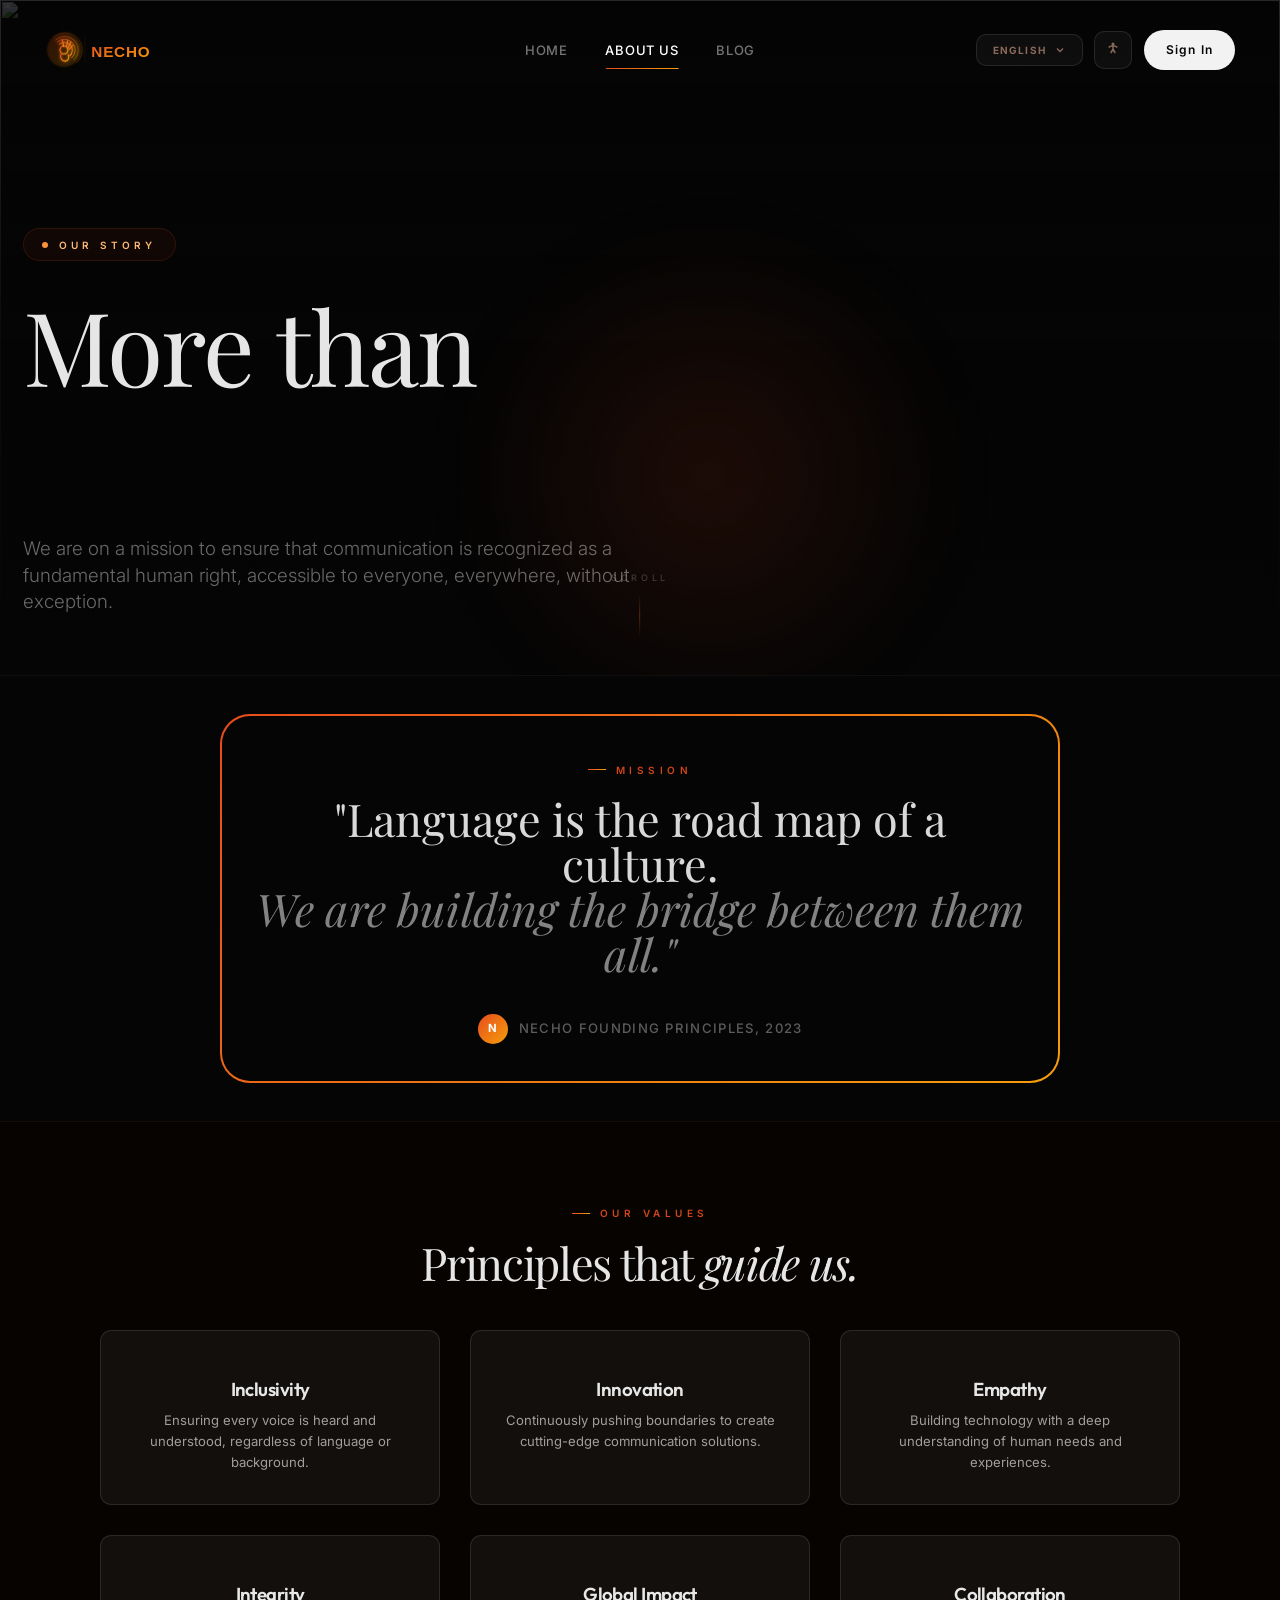
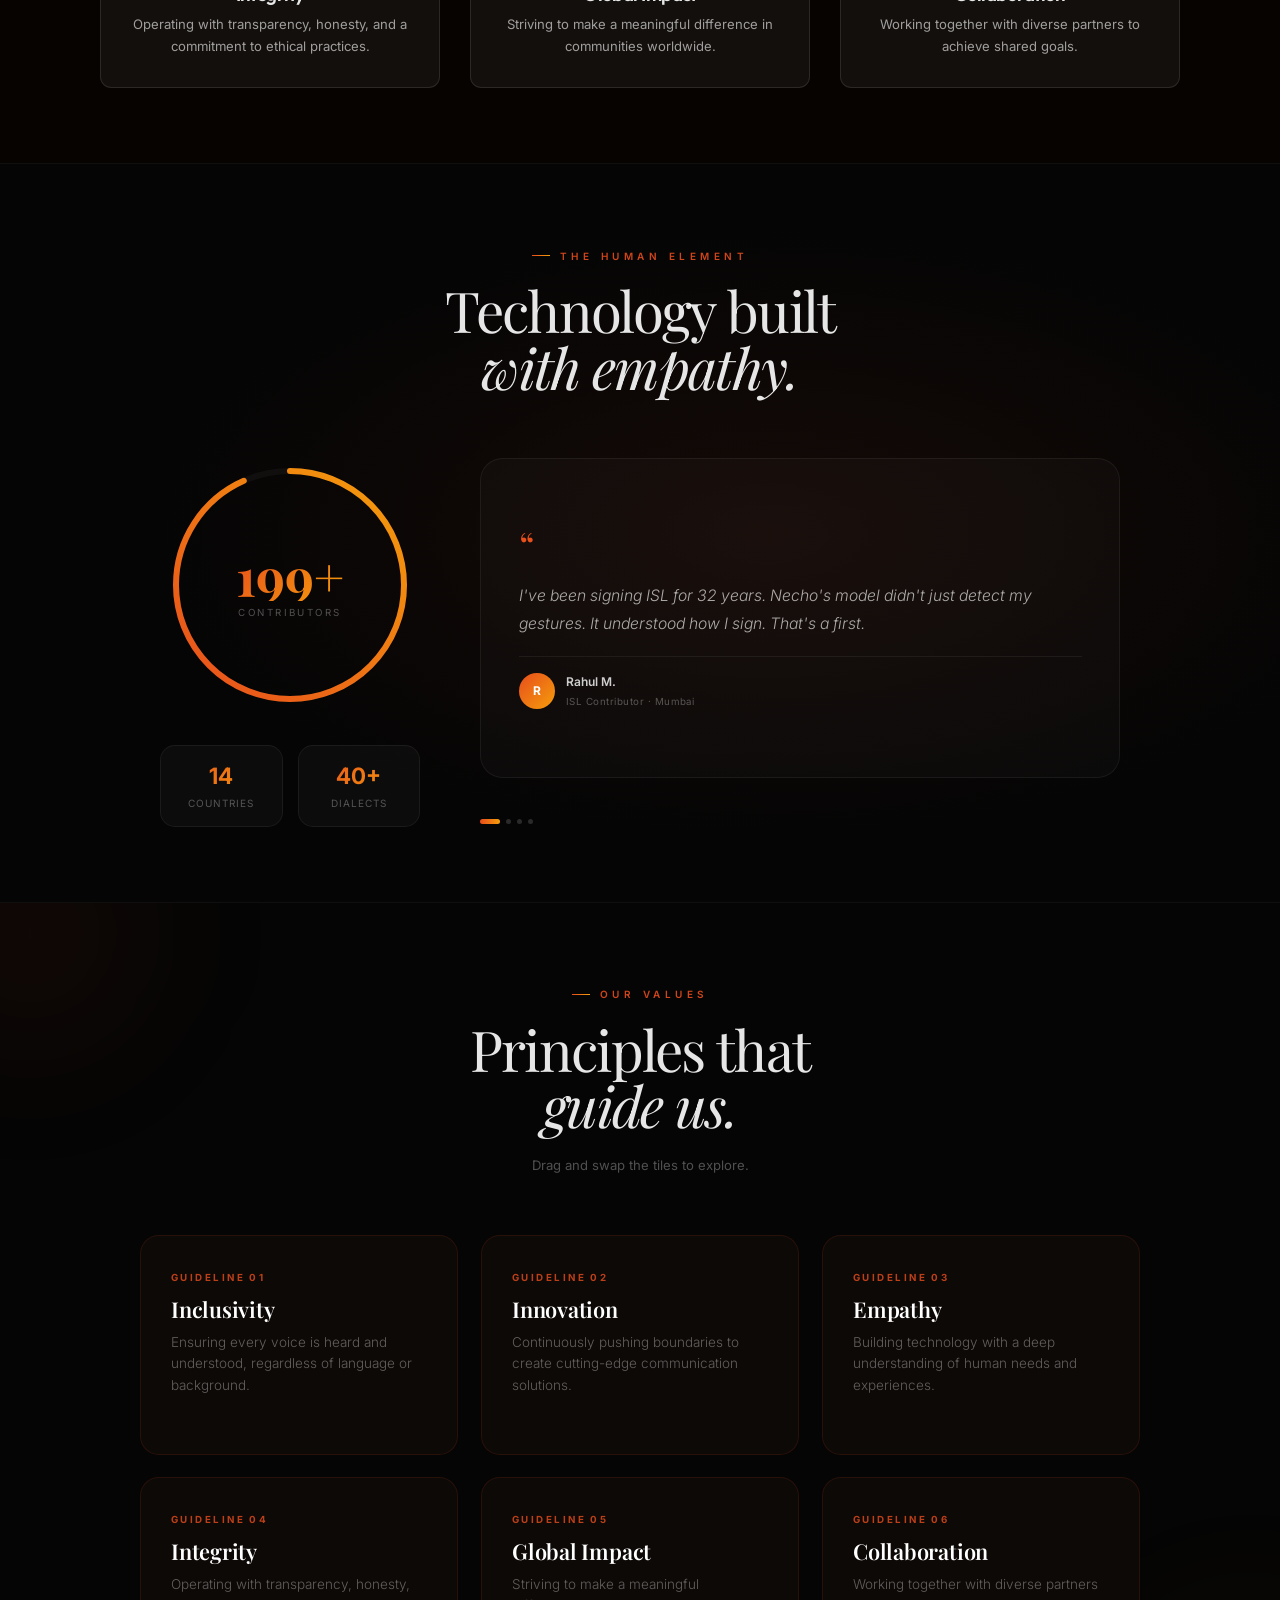
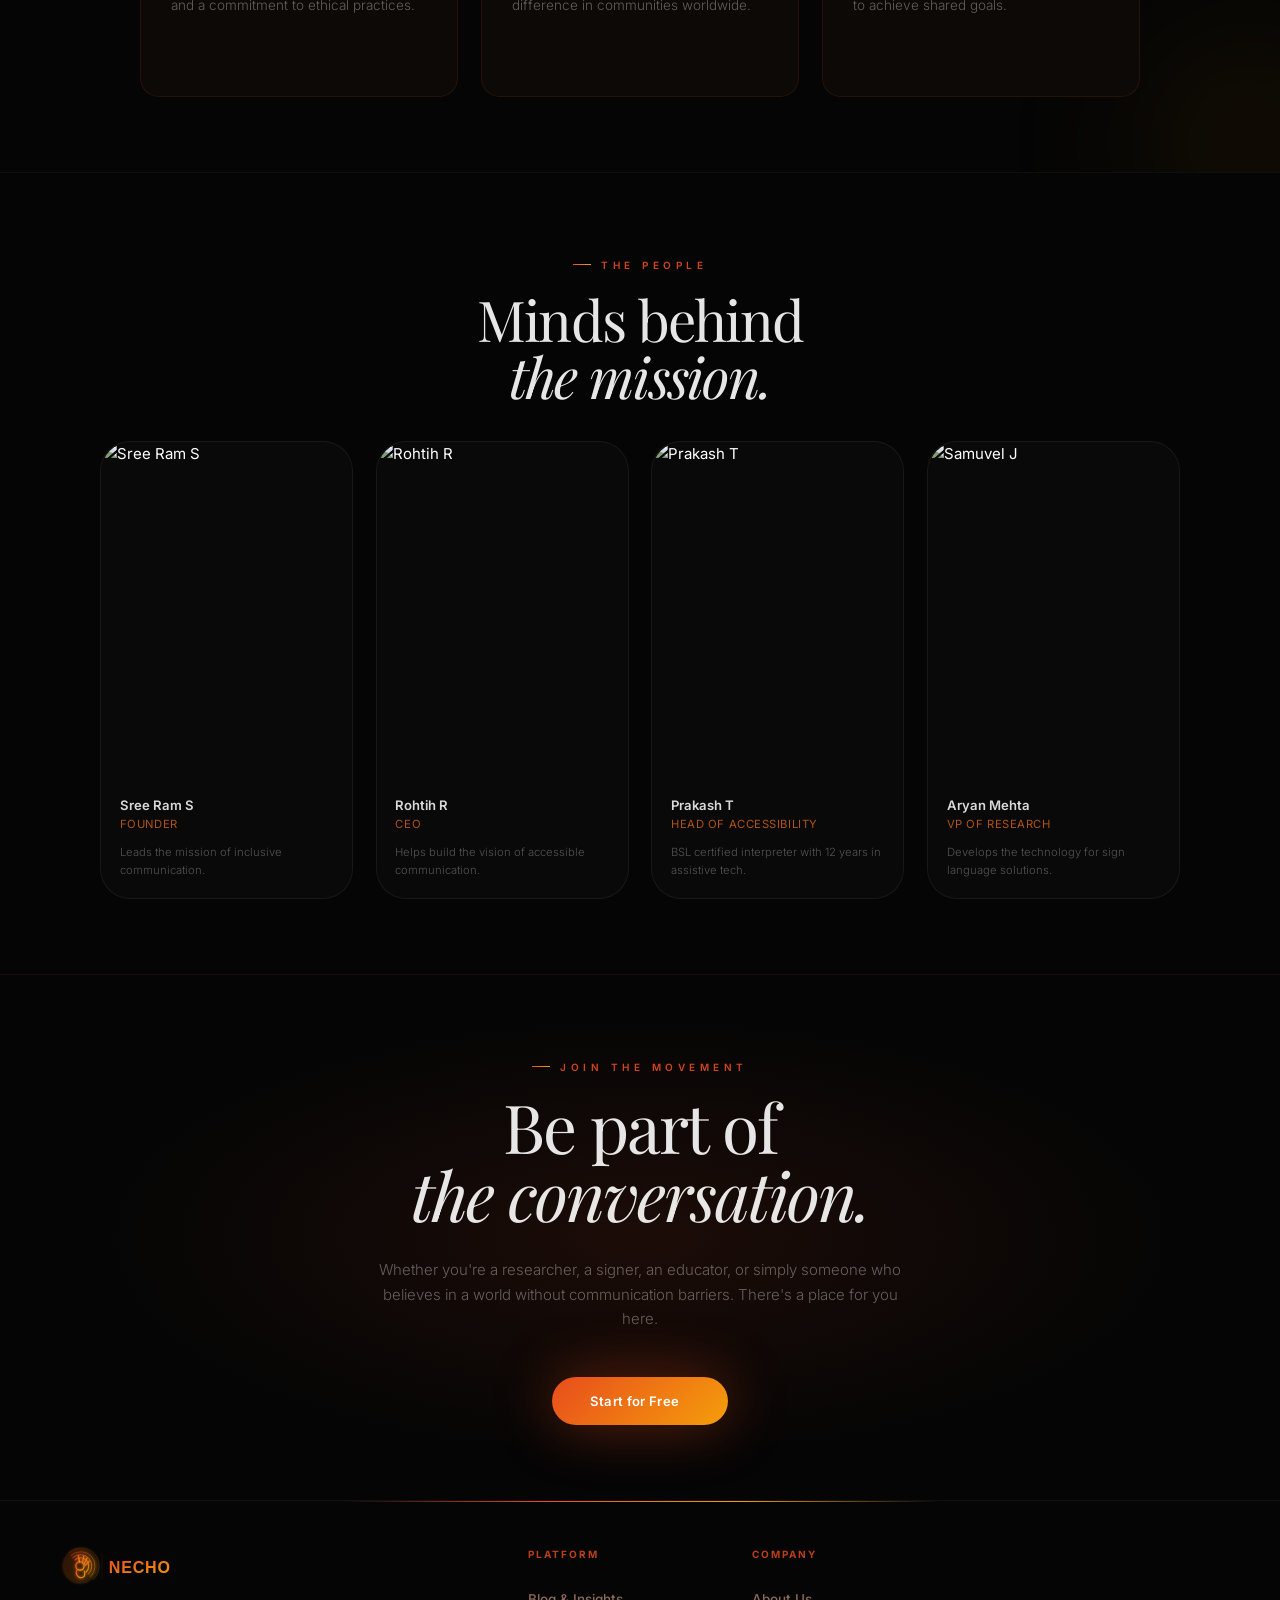
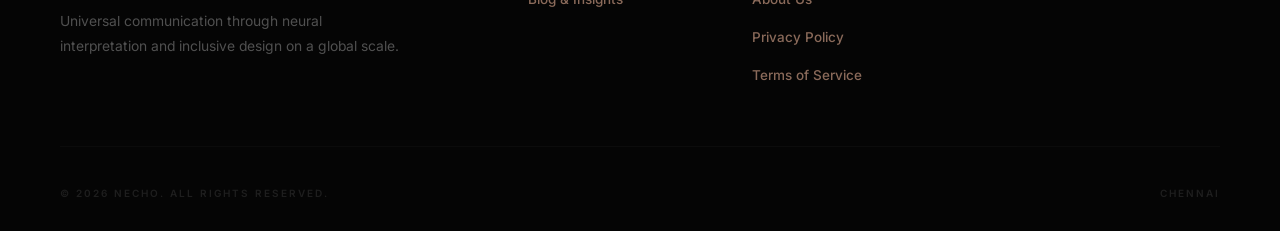
==== commit a5e123ce: "Remove 'See It Live' link from about.html Removed the 'See It Live' link from the about page." ====
--- a/about.html
+++ b/about.html
@@ -1366,11 +1366,6 @@
 
             <div class="flex items-center justify-between mt-6 flex-wrap gap-4">
               <div class="voice-dots" id="voice-dots"></div>
-              <a href="interpreter.html"
-                class="inline-flex items-center gap-2 px-6 py-2.5 rounded-full text-sm font-semibold text-white"
-                style="background:linear-gradient(135deg,#e84d1c,#f59e0b);box-shadow:0 0 40px rgba(232,77,28,0.25);">
-                See It Live <span>→</span>
-              </a>
             </div>
           </div>
         </div>
@@ -1842,4 +1837,4 @@
   </script>
 </body>
 
-</html>+</html>
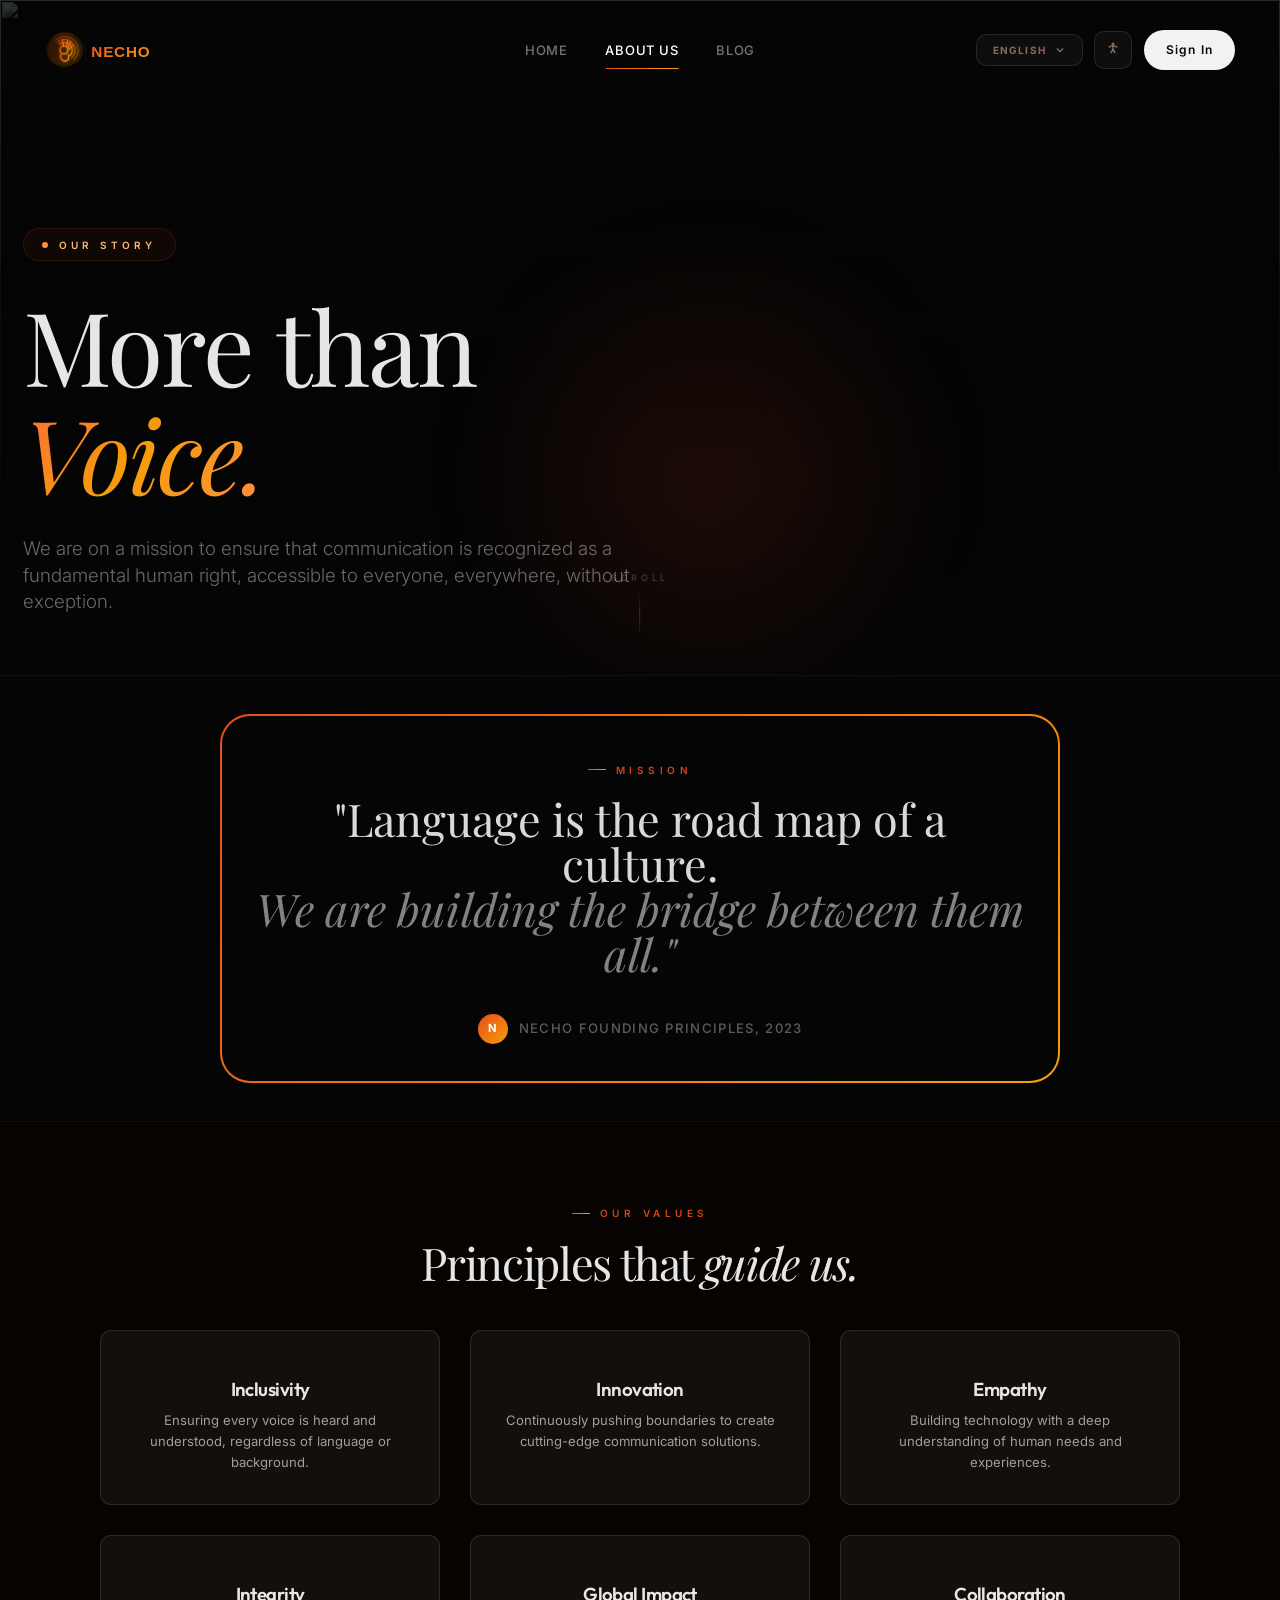
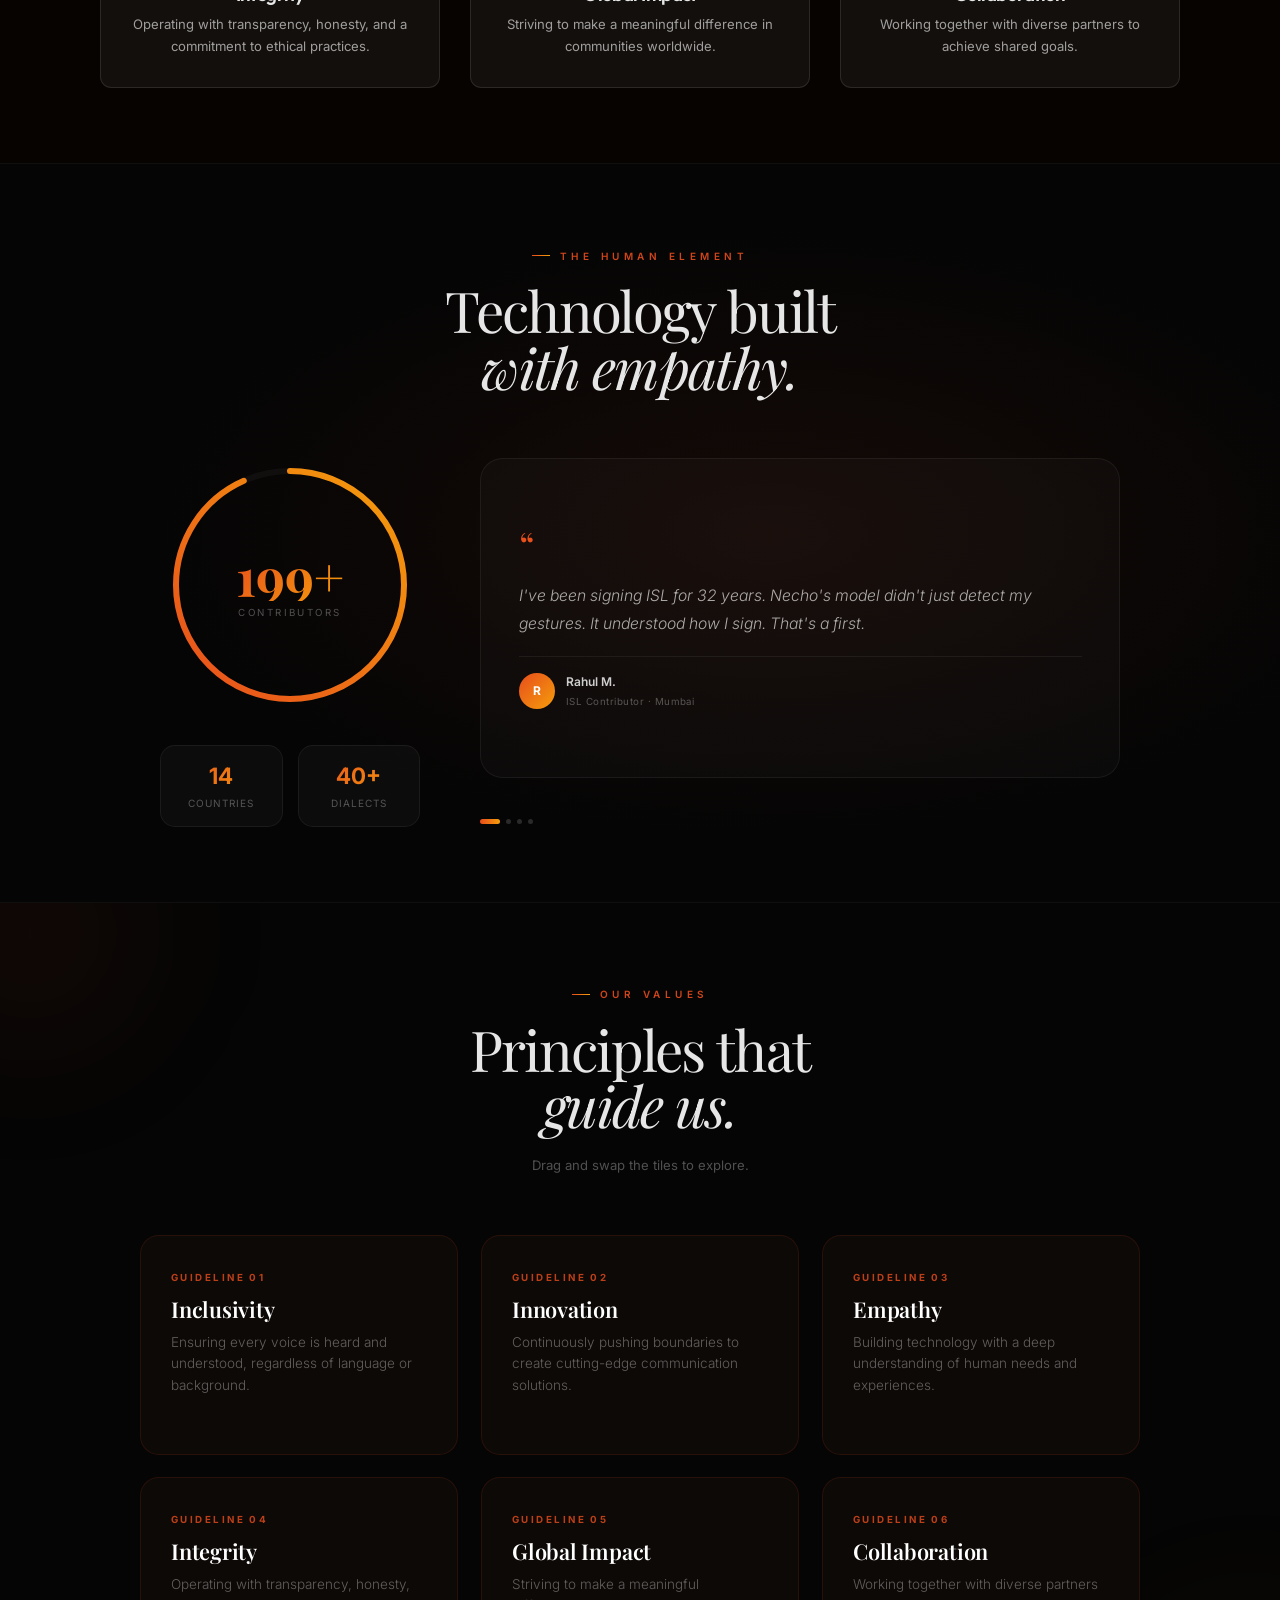
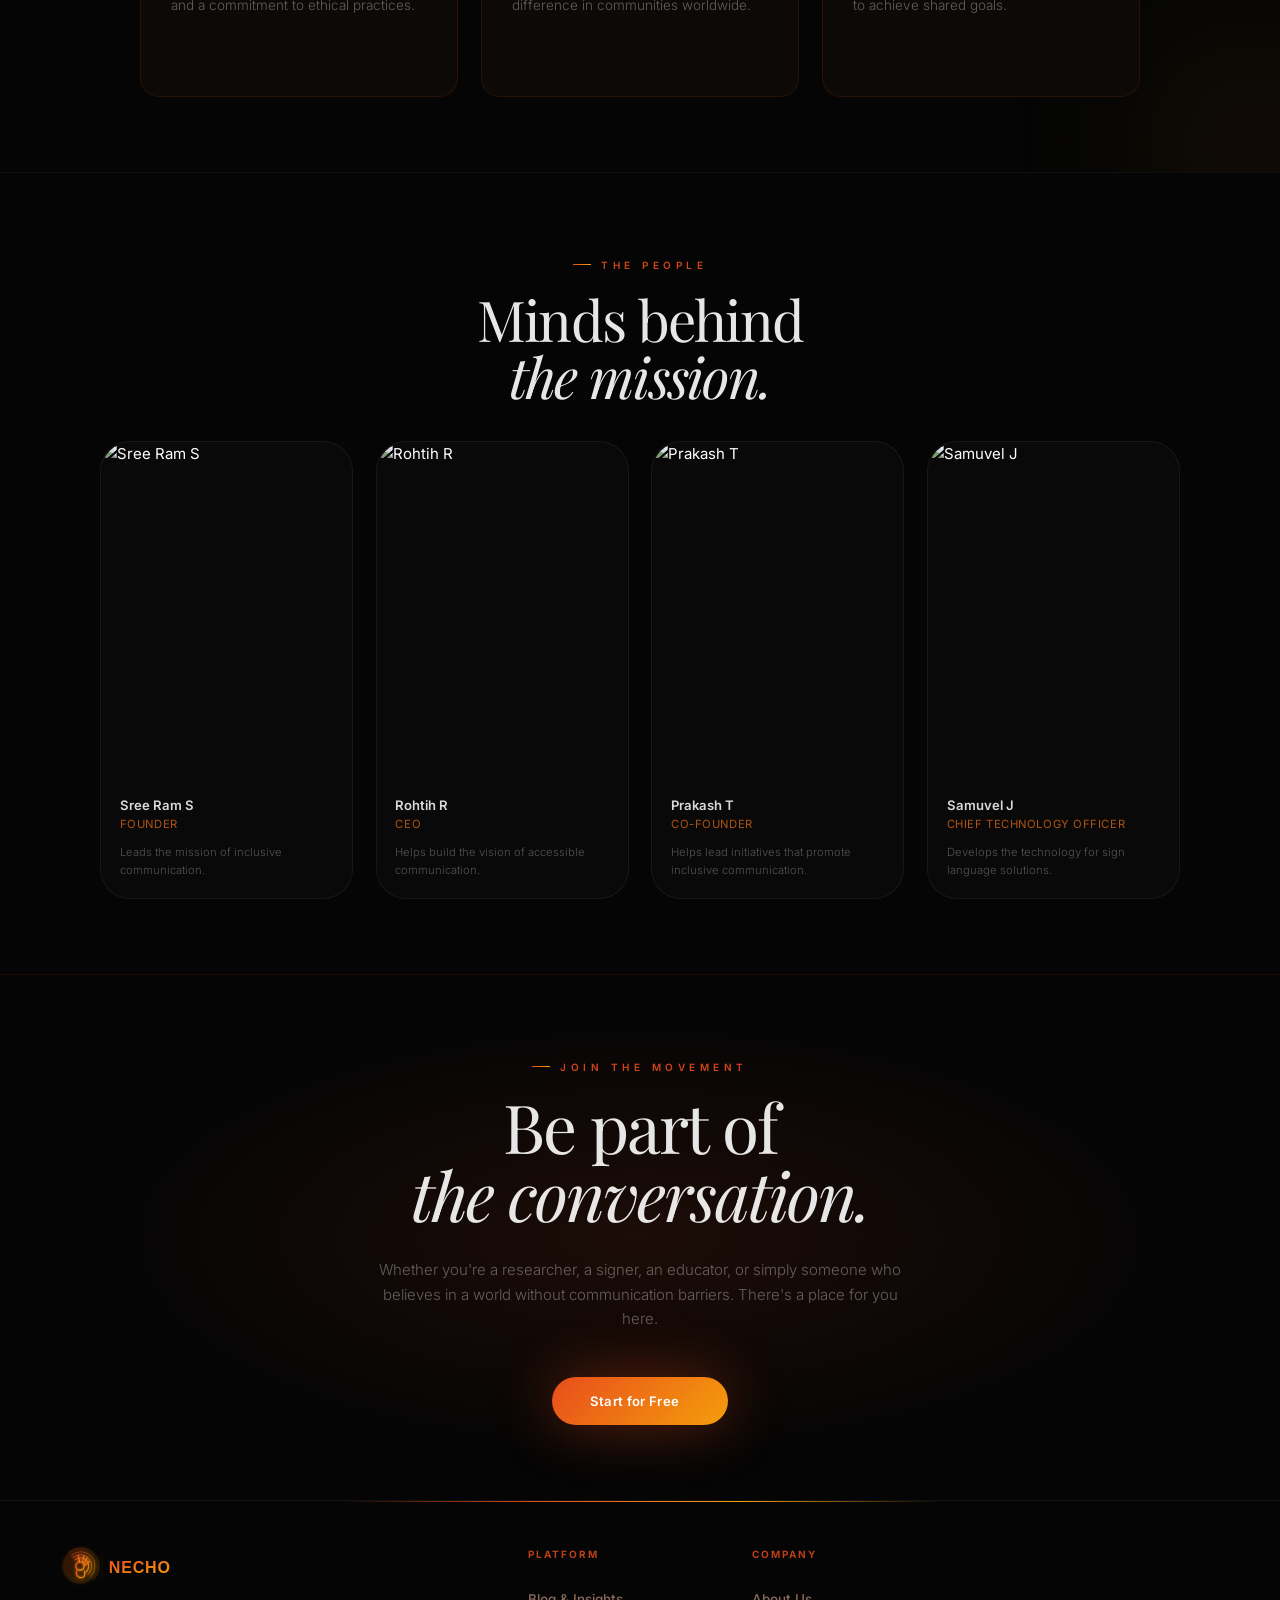
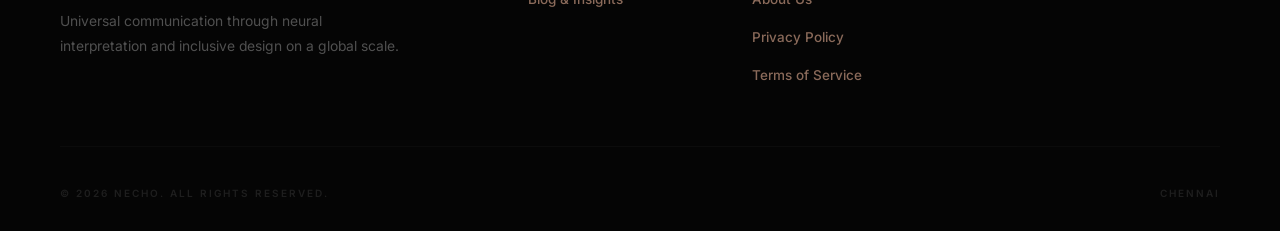
==== commit fe5d29c6: "Update team member roles and descriptions" ====
--- a/about.html
+++ b/about.html
@@ -1744,9 +1744,8 @@
             </div>
             <div class="p-5">
               <p class="text-white/85 font-semibold text-sm">Prakash T</p>
-              <p class="text-orange-500/70 text-xs tracking-wider uppercase mt-0.5">Head of Accessibility</p>
-              <p class="text-white/30 text-xs font-light mt-3 leading-relaxed">BSL certified interpreter with 12 years
-                in assistive tech.</p>
+              <p class="text-orange-500/70 text-xs tracking-wider uppercase mt-0.5">Co-Founder</p>
+              <p class="text-white/30 text-xs font-light mt-3 leading-relaxed">Helps lead initiatives that promote inclusive communication.</p>
             </div>
           </div>
 
@@ -1757,8 +1756,8 @@
                 alt="Samuvel J" />
             </div>
             <div class="p-5">
-              <p class="text-white/85 font-semibold text-sm">Aryan Mehta</p>
-              <p class="text-orange-500/70 text-xs tracking-wider uppercase mt-0.5">VP of Research</p>
+              <p class="text-white/85 font-semibold text-sm">Samuvel J</p>
+              <p class="text-orange-500/70 text-xs tracking-wider uppercase mt-0.5">Chief Technology Officer</p>
               <p class="text-white/30 text-xs font-light mt-3 leading-relaxed">Develops the technology for sign language solutions.</p>
             </div>
           </div>
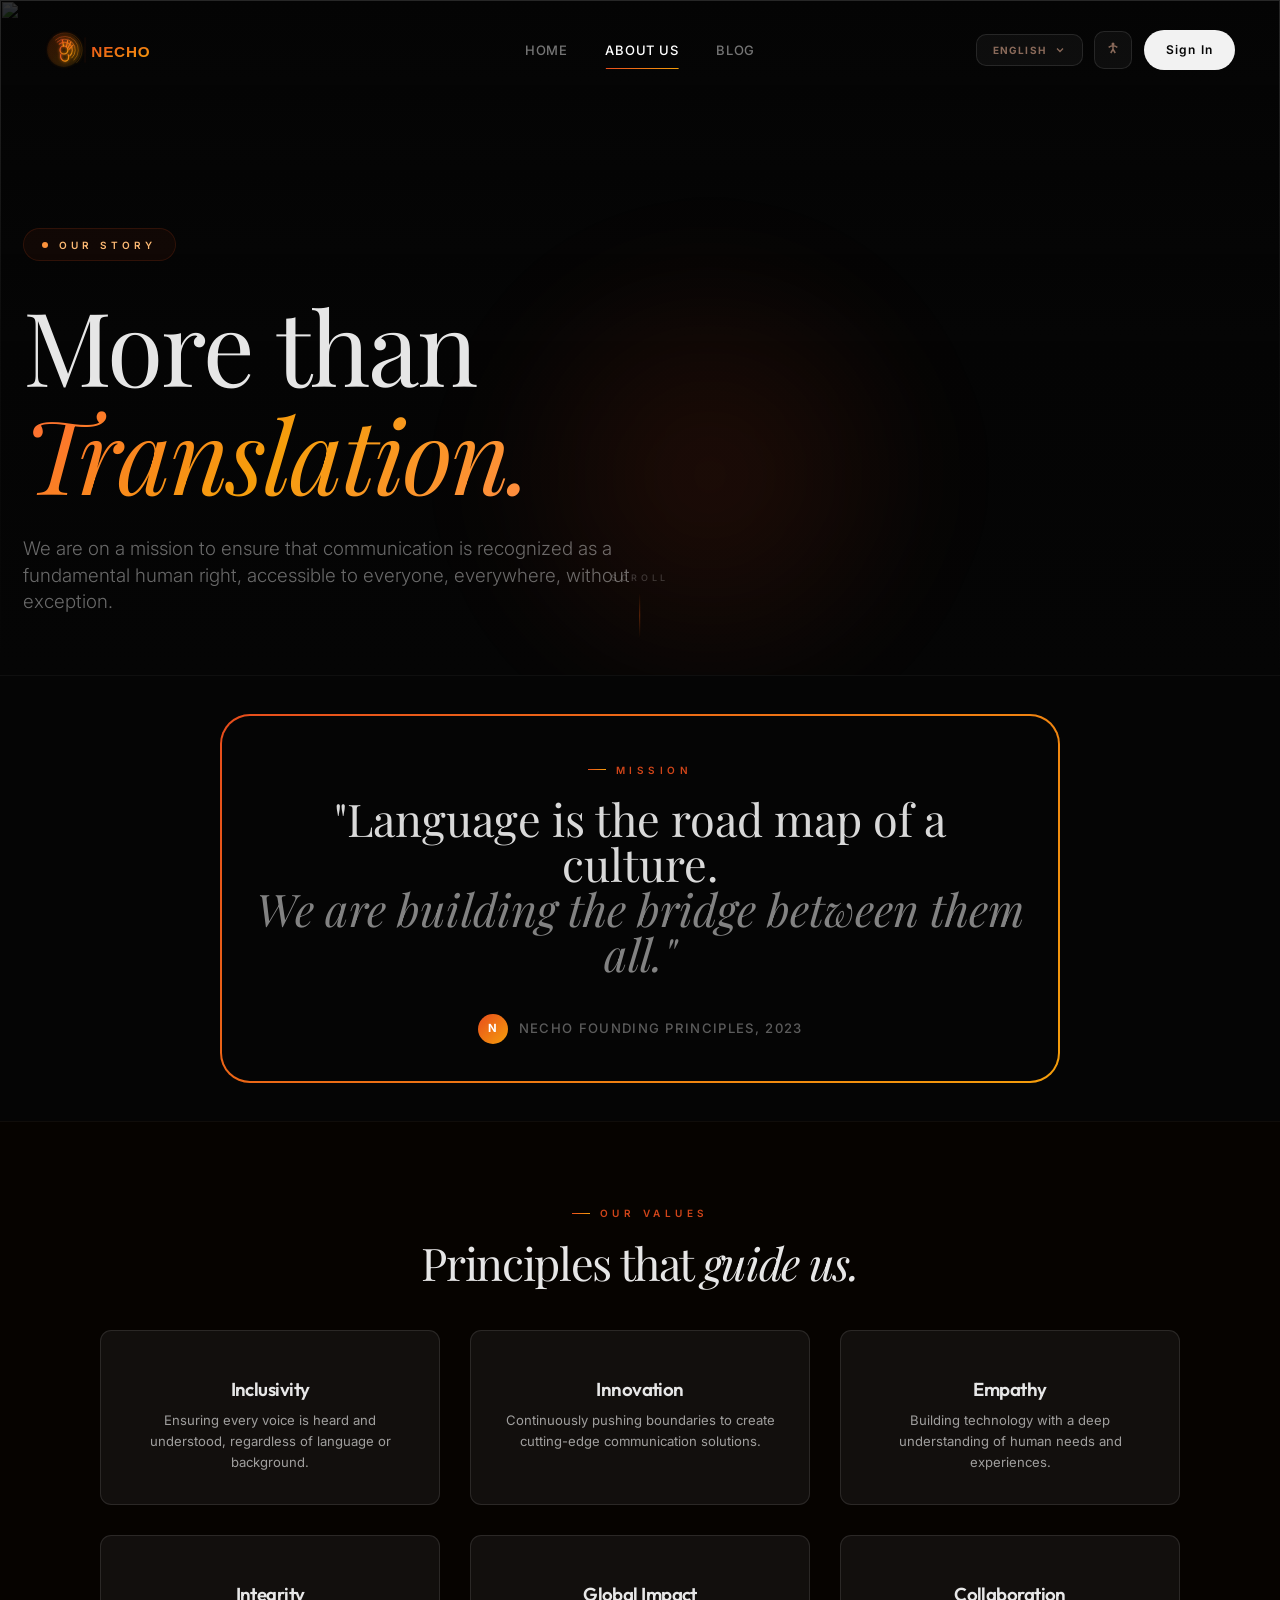
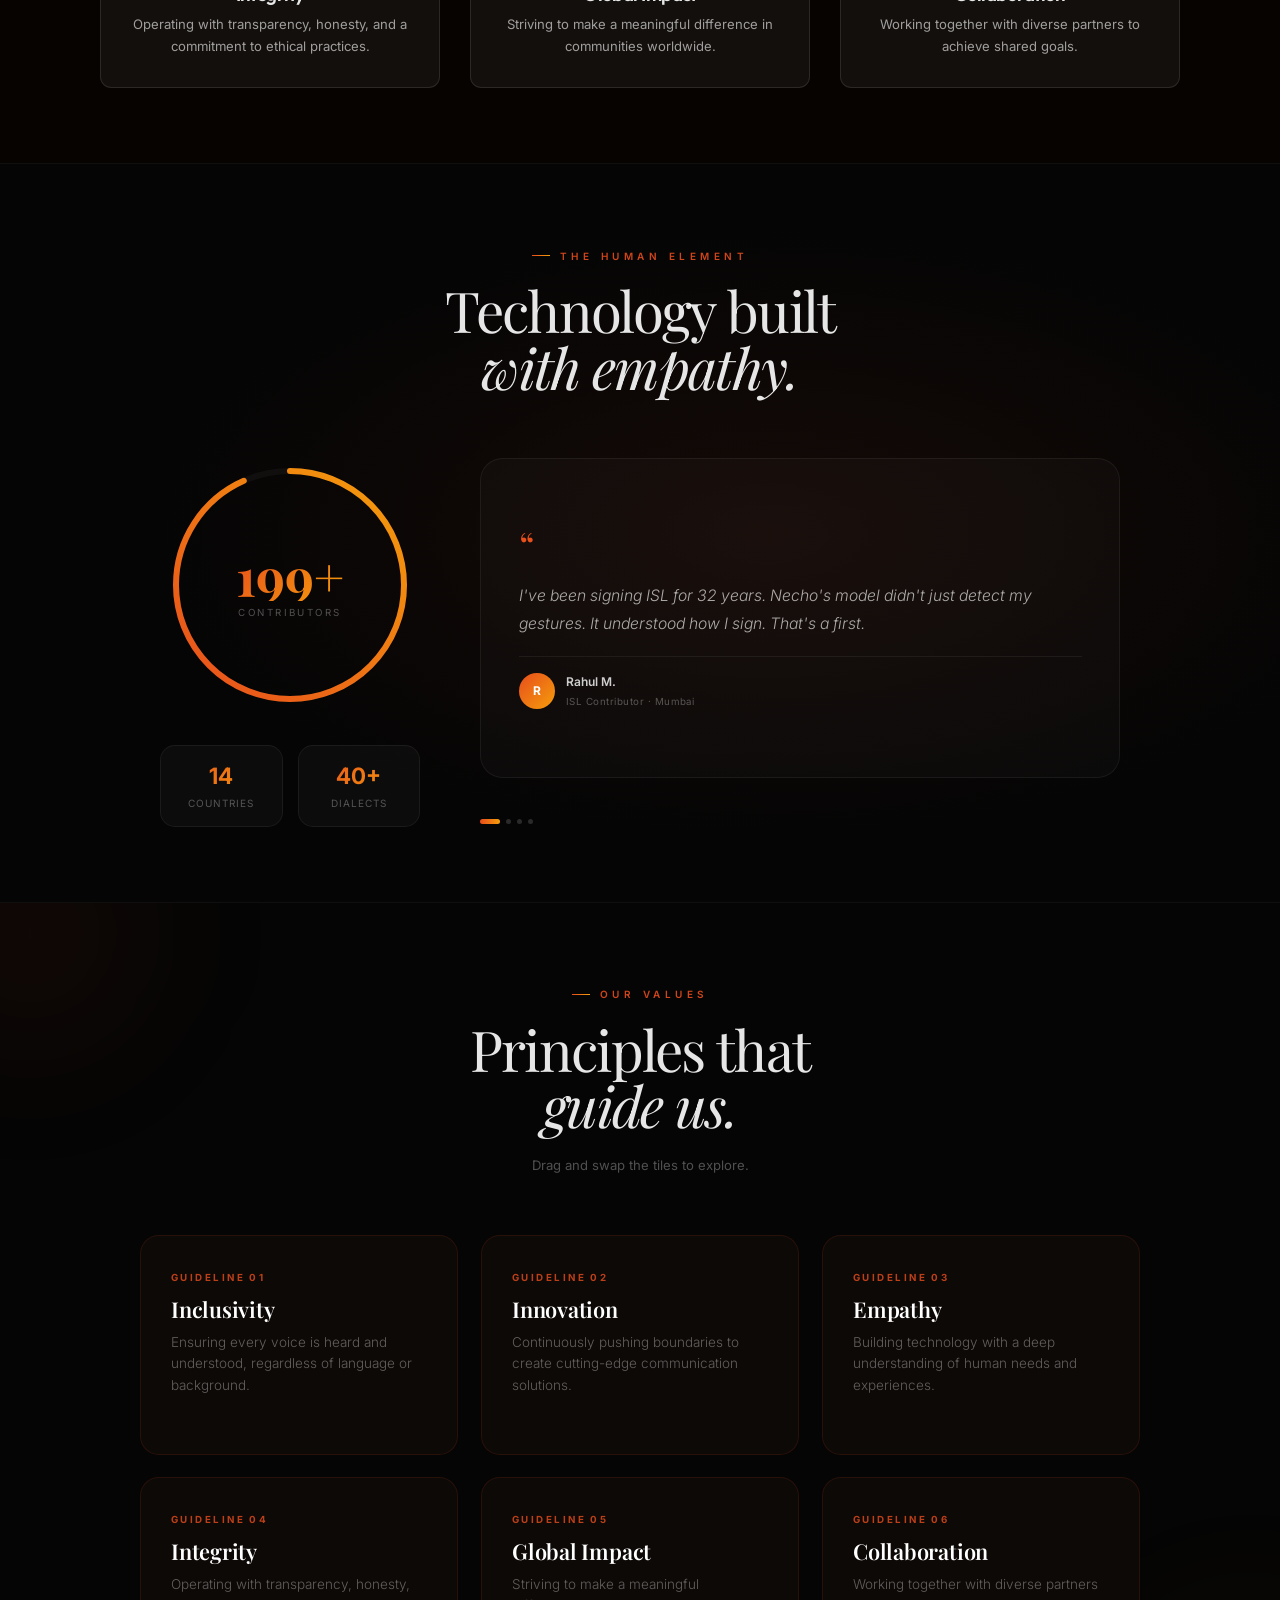
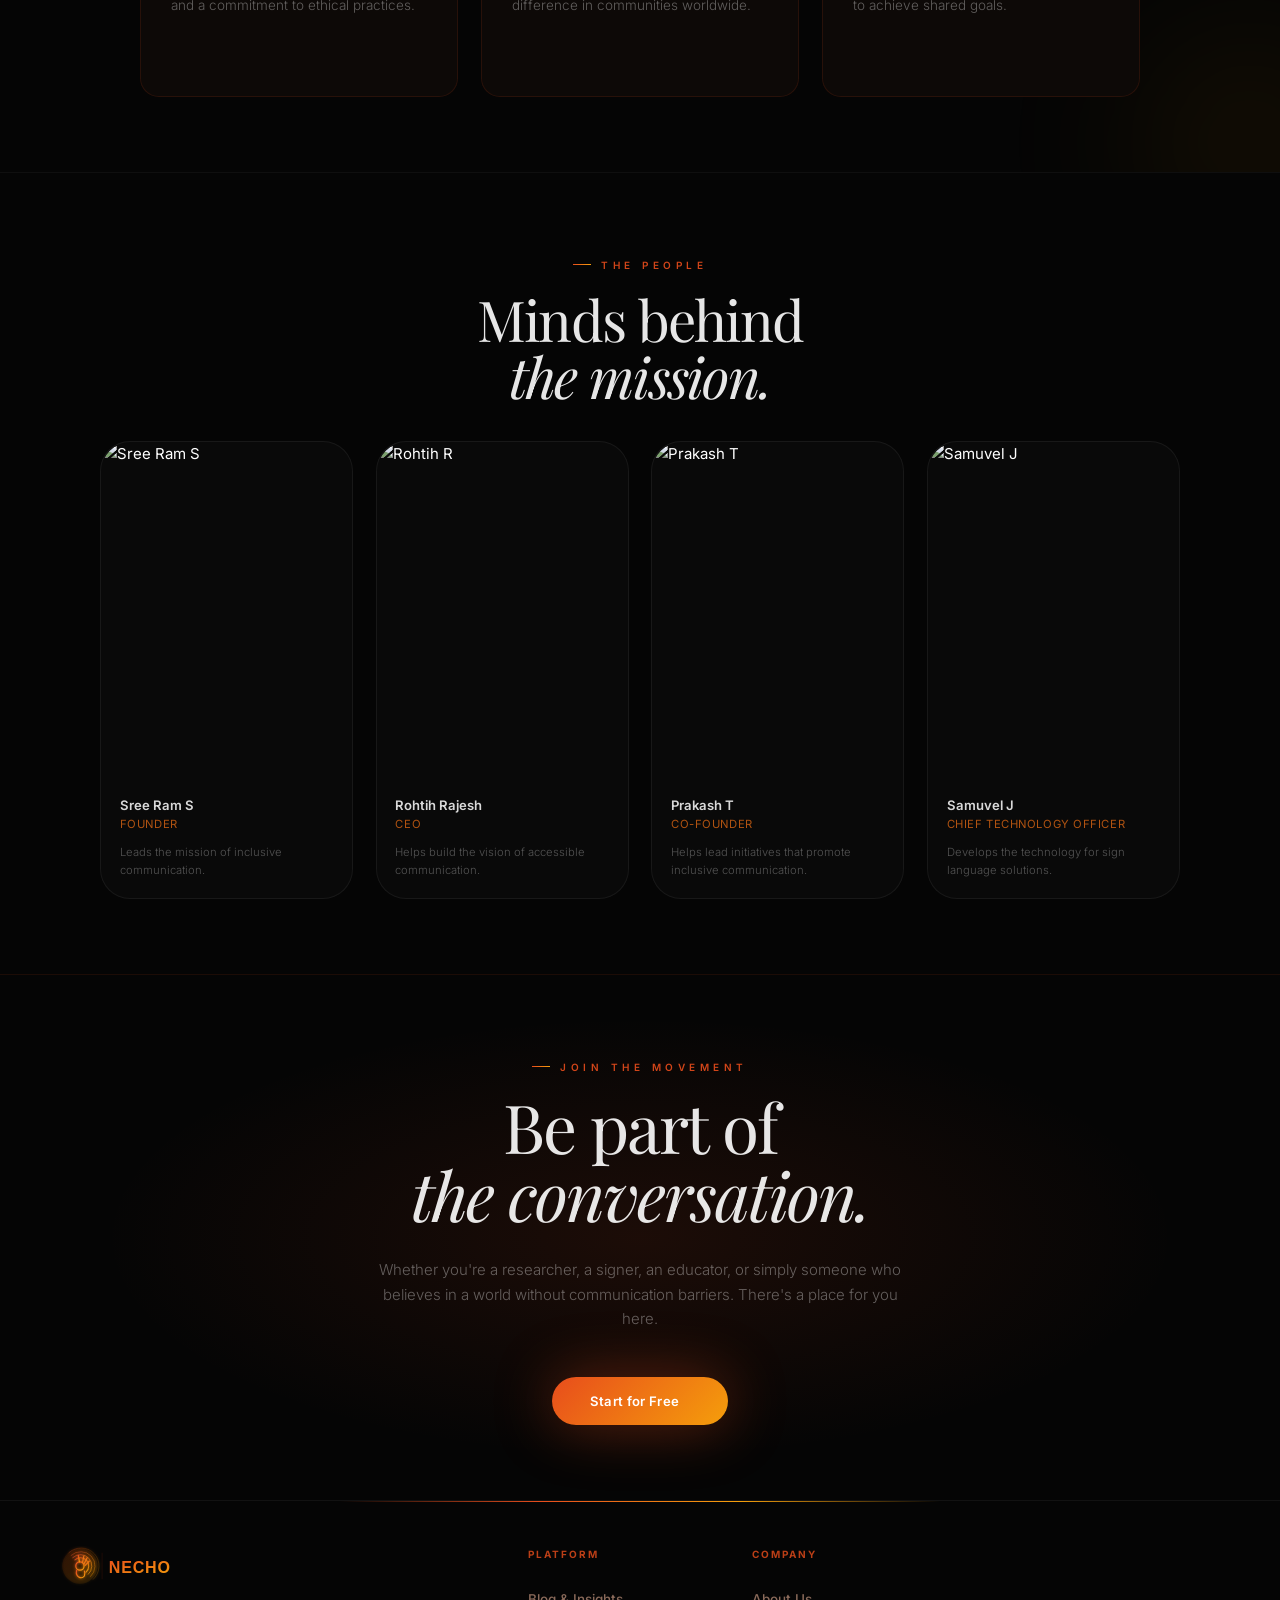
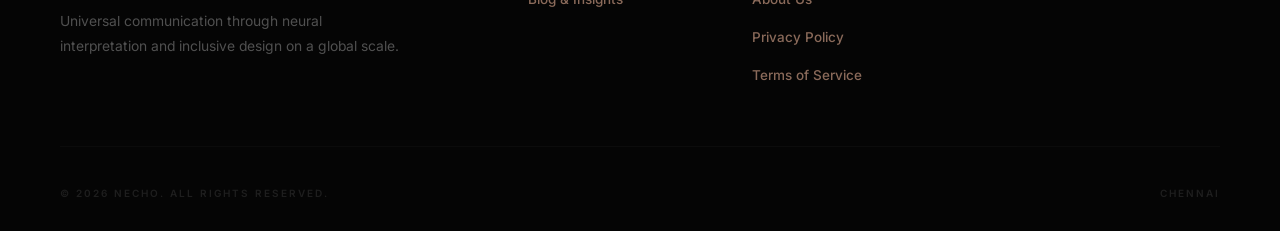
==== commit 58c61168: "Update name from 'Rohtih R' to 'Rohtih Rajesh'" ====
--- a/about.html
+++ b/about.html
@@ -1730,7 +1730,7 @@
                 alt="Rohtih R" />
             </div>
             <div class="p-5">
-              <p class="text-white/85 font-semibold text-sm">Rohtih R</p>
+              <p class="text-white/85 font-semibold text-sm">Rohtih Rajesh</p>
               <p class="text-orange-500/70 text-xs tracking-wider uppercase mt-0.5">CEO</p>
               <p class="text-white/30 text-xs font-light mt-3 leading-relaxed">Helps build the vision of accessible communication.</p>
             </div>
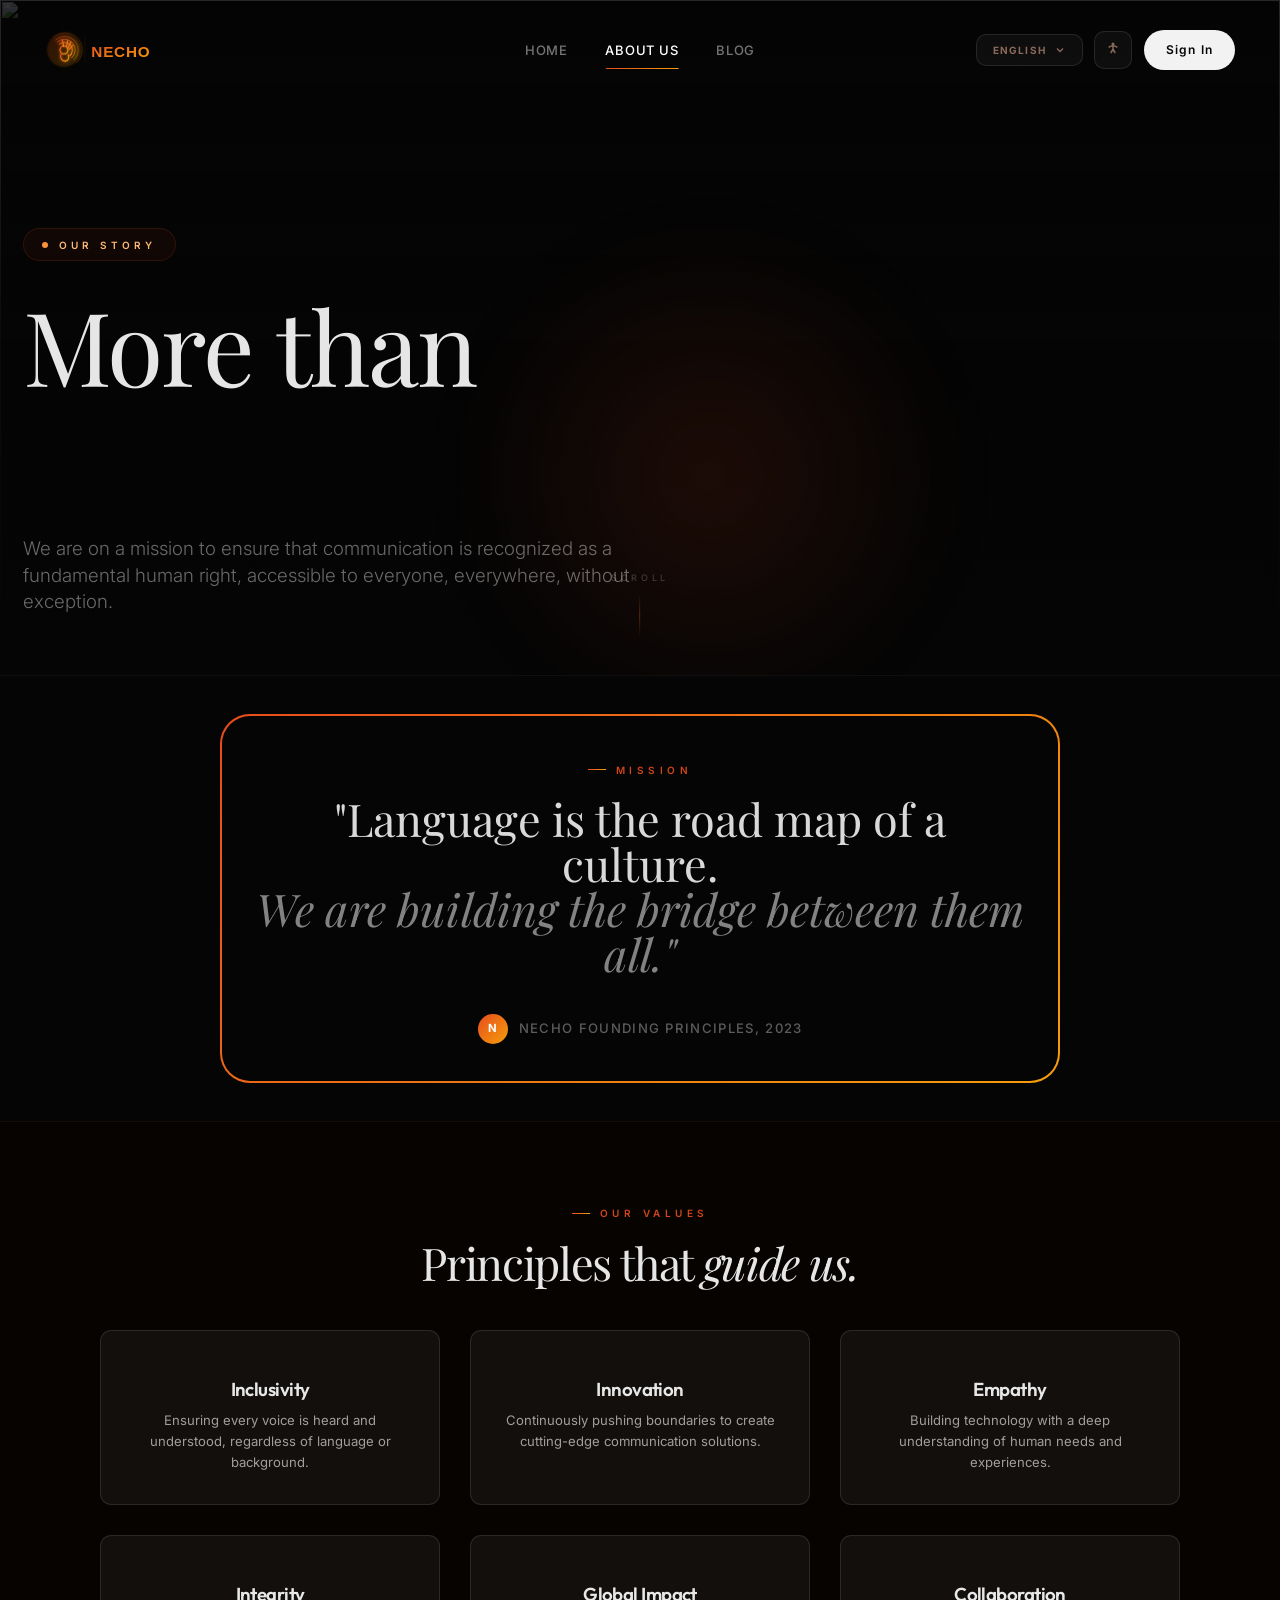
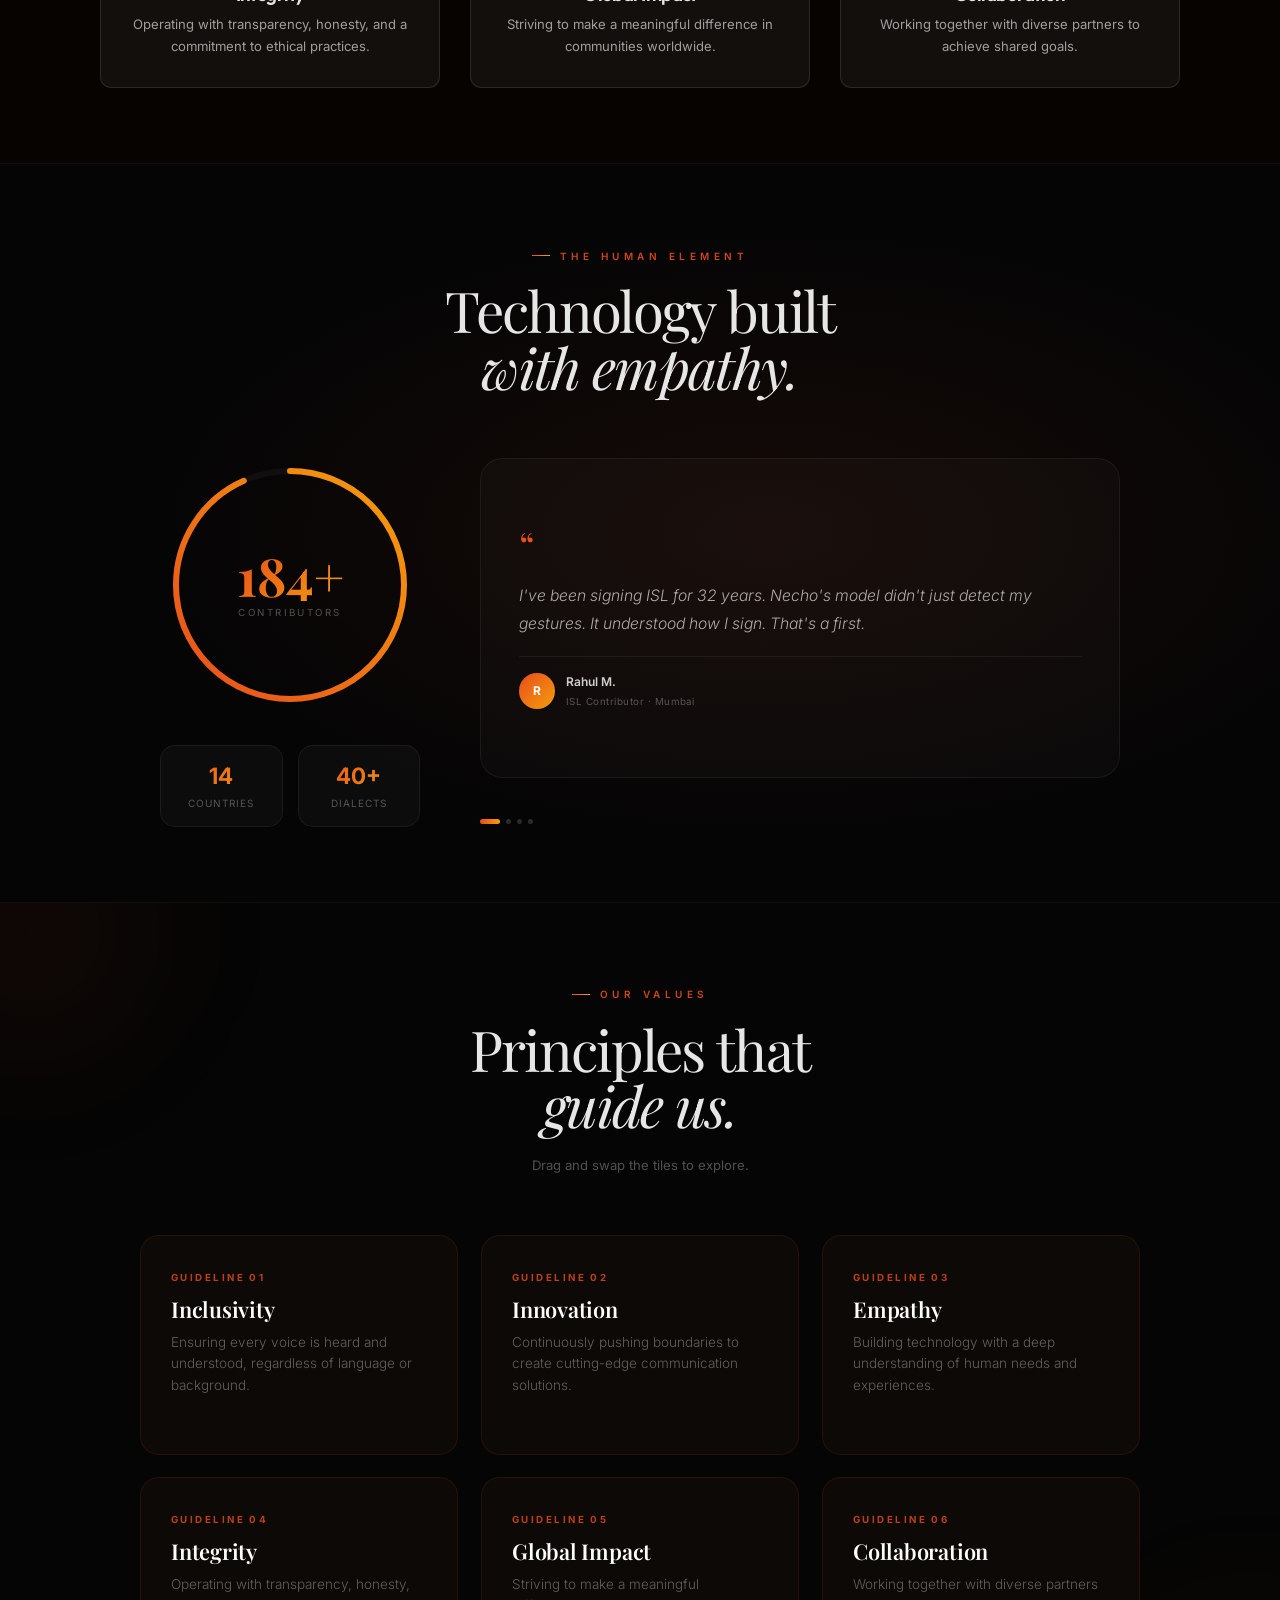
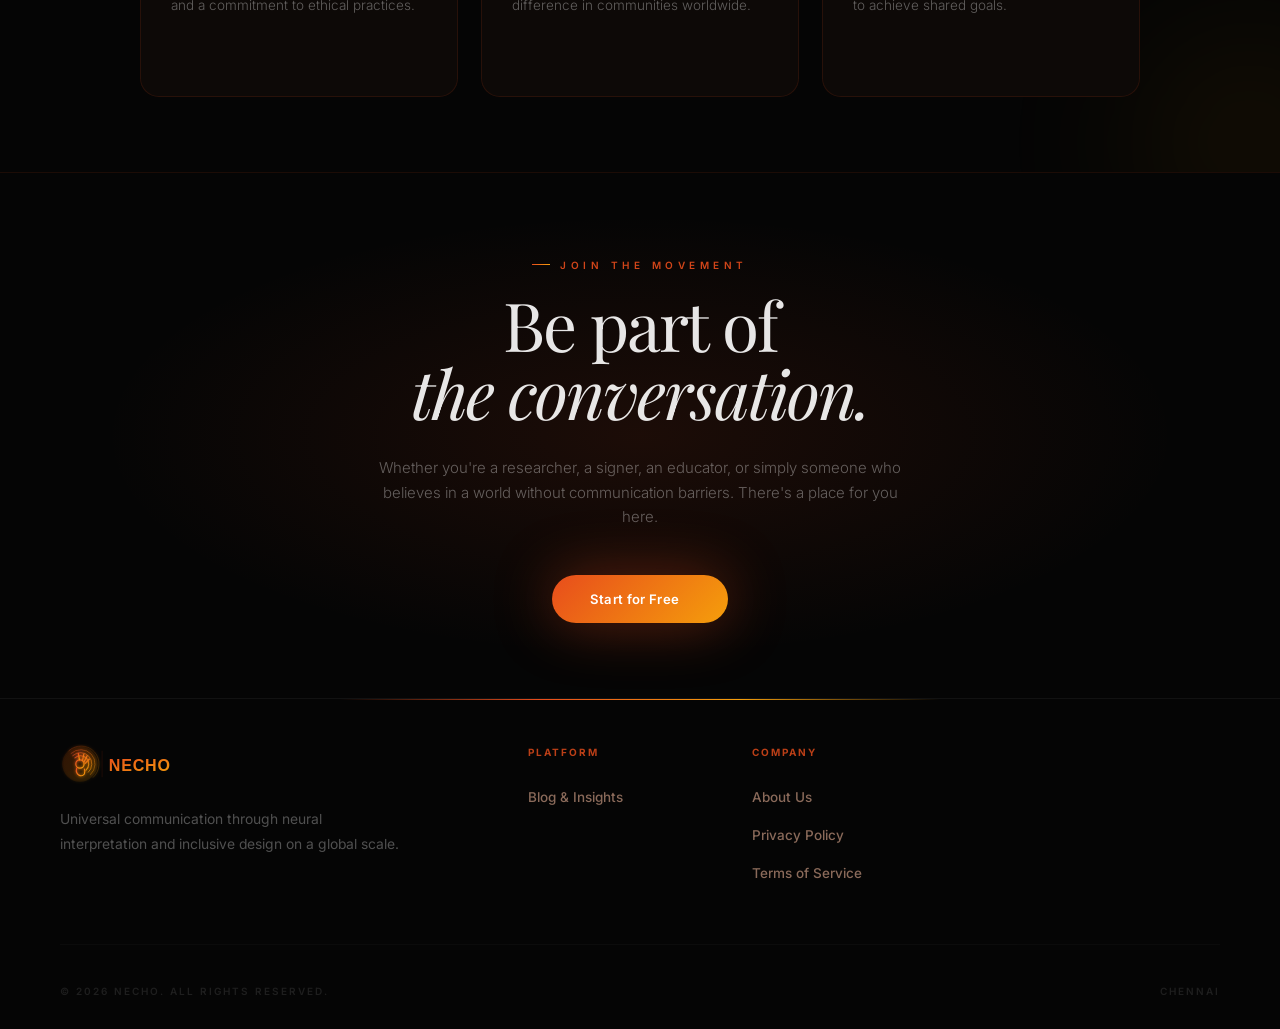
==== commit c8b5b7e6: "Update about.html" ====
--- a/about.html
+++ b/about.html
@@ -1699,72 +1699,6 @@
       </script>
     </section>
 
-    <section class="py-20 bg-[#050505]" style="border-top: 1px solid rgba(255,255,255,0.04);">
-      <div class="container mx-auto px-6">
-        <div class="reveal text-center mb-10">
-          <div class="section-label justify-center mb-4">The People</div>
-          <h2 class="font-serif text-4xl md:text-6xl text-white/90">
-            Minds behind<br /><span class="italic font-light">the mission.</span>
-          </h2>
-        </div>
-
-        <div class="grid grid-cols-1 sm:grid-cols-2 lg:grid-cols-4 gap-6 max-w-6xl mx-auto">
-          
-          <div class="team-card reveal">
-            <div class="overflow-hidden" style="aspect-ratio: 3/4; border-radius: 2rem 2rem 0 0;">
-              <img class="team-avatar w-full h-full"
-                src="https://hmidvlypfhbjefhcwwkt.supabase.co/storage/v1/object/public/images/d1c39160-75d0-407e-ad0e-d83bebb1278d/8bb6d5bc-5279-498b-9183-d2ed1d5ff464.png"
-                alt="Sree Ram S" />
-            </div>
-            <div class="p-5">
-              <p class="text-white/85 font-semibold text-sm">Sree Ram S</p>
-              <p class="text-orange-500/70 text-xs tracking-wider uppercase mt-0.5">Founder</p>
-              <p class="text-white/30 text-xs font-light mt-3 leading-relaxed">Leads the mission of inclusive communication.</p>
-            </div>
-          </div>
-
-          <div class="team-card reveal" style="transition-delay:80ms">
-            <div class="overflow-hidden" style="aspect-ratio: 3/4; border-radius: 2rem 2rem 0 0;">
-              <img class="team-avatar w-full h-full"
-                src="https://hmidvlypfhbjefhcwwkt.supabase.co/storage/v1/object/public/images/d1c39160-75d0-407e-ad0e-d83bebb1278d/77acef4d-8928-46db-83bc-e35faedfa83b.jpeg?q=80&w=400&auto=format&fit=crop&crop=face"
-                alt="Rohtih R" />
-            </div>
-            <div class="p-5">
-              <p class="text-white/85 font-semibold text-sm">Rohtih Rajesh</p>
-              <p class="text-orange-500/70 text-xs tracking-wider uppercase mt-0.5">CEO</p>
-              <p class="text-white/30 text-xs font-light mt-3 leading-relaxed">Helps build the vision of accessible communication.</p>
-            </div>
-          </div>
-
-          <div class="team-card reveal" style="transition-delay:160ms">
-            <div class="overflow-hidden" style="aspect-ratio: 3/4; border-radius: 2rem 2rem 0 0;">
-              <img class="team-avatar w-full h-full"
-                src="https://hmidvlypfhbjefhcwwkt.supabase.co/storage/v1/object/public/images/d1c39160-75d0-407e-ad0e-d83bebb1278d/57b22c0f-dcac-497a-8309-58032d87c5b3.png?q=80&w=400&auto=format&fit=crop&crop=face"
-                alt="Prakash T" />
-            </div>
-            <div class="p-5">
-              <p class="text-white/85 font-semibold text-sm">Prakash T</p>
-              <p class="text-orange-500/70 text-xs tracking-wider uppercase mt-0.5">Co-Founder</p>
-              <p class="text-white/30 text-xs font-light mt-3 leading-relaxed">Helps lead initiatives that promote inclusive communication.</p>
-            </div>
-          </div>
-
-          <div class="team-card reveal" style="transition-delay:240ms">
-            <div class="overflow-hidden" style="aspect-ratio: 3/4; border-radius: 2rem 2rem 0 0;">
-              <img class="team-avatar w-full h-full"
-                src="https://hmidvlypfhbjefhcwwkt.supabase.co/storage/v1/object/public/images/d1c39160-75d0-407e-ad0e-d83bebb1278d/9fc2379b-5cd1-477e-baca-b5484ef6150f.jpeg?q=80&w=400&auto=format&fit=crop&crop=face"
-                alt="Samuvel J" />
-            </div>
-            <div class="p-5">
-              <p class="text-white/85 font-semibold text-sm">Samuvel J</p>
-              <p class="text-orange-500/70 text-xs tracking-wider uppercase mt-0.5">Chief Technology Officer</p>
-              <p class="text-white/30 text-xs font-light mt-3 leading-relaxed">Develops the technology for sign language solutions.</p>
-            </div>
-          </div>
-        </div>
-      </div>
-    </section>
-
     <section class="py-20 relative overflow-hidden bg-[#050505]" style="border-top: 1px solid rgba(232,77,28,0.1);">
       <div class="absolute inset-0 pointer-events-none"
         style="background: radial-gradient(ellipse 60% 60% at 50% 50%, rgba(232,77,28,0.1) 0%, transparent 70%);"></div>
